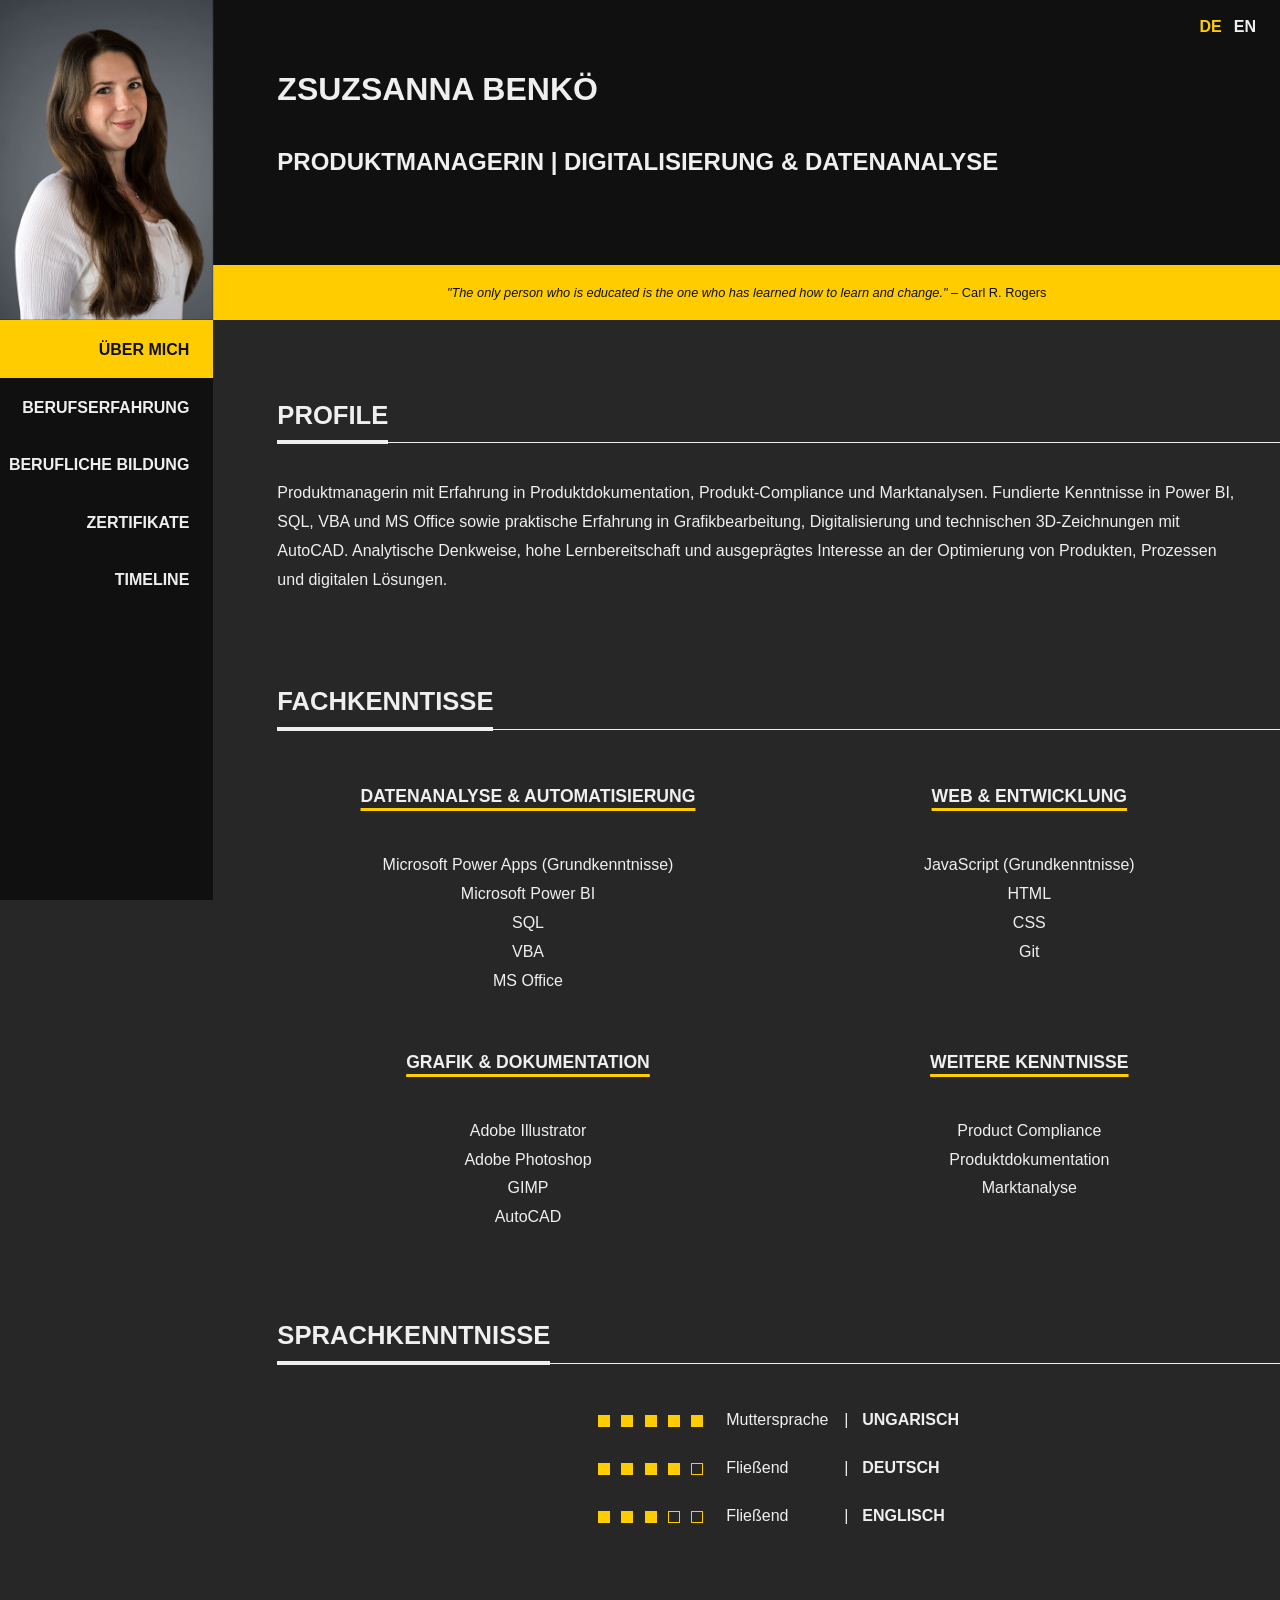
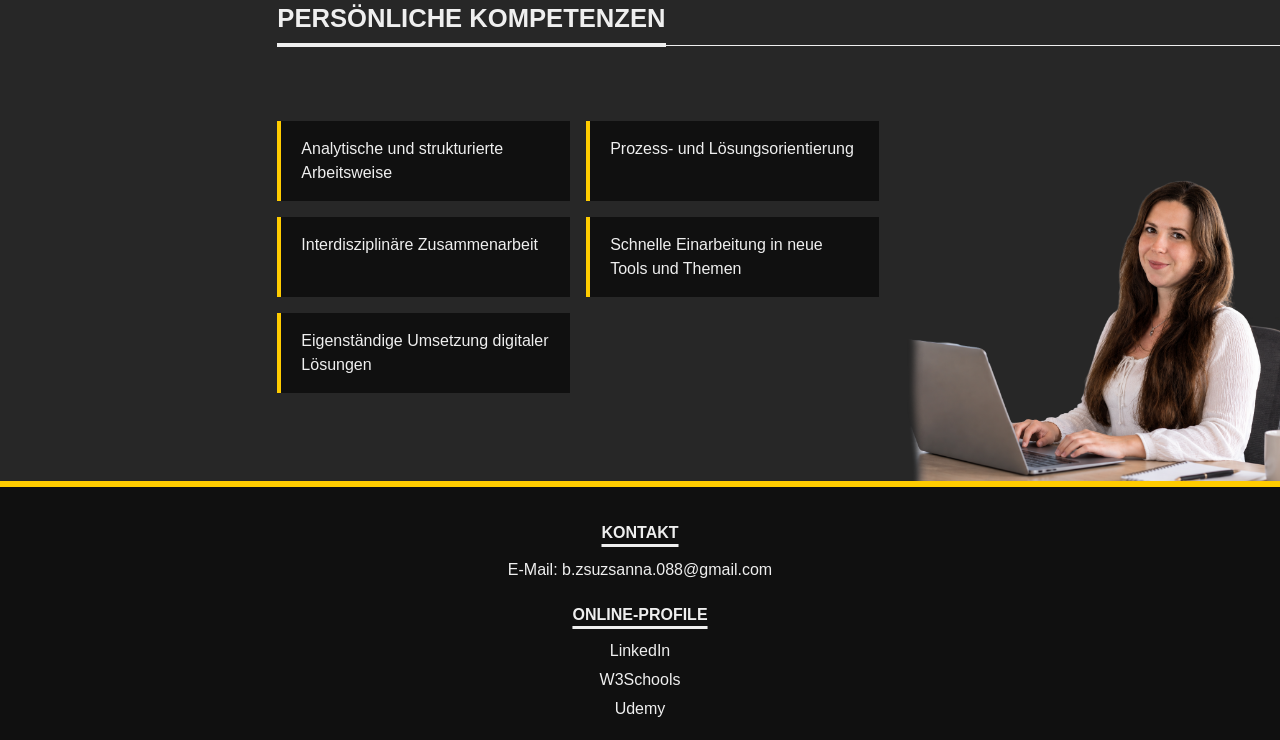
==== index.html @ 4e8b6f4a "Feat - add German/English language switcher and translations" ====
<!DOCTYPE html>
<html lang="de-DE">

    <head>
        <meta charset="utf-8">
        <meta name="viewport" content="width=device-width, initial-scale=1.0">
        <title>Zsuzsanna Benkö</title>

        <!-- FAVICON -->

        <!-- AUTHOR'S STYLESHEET -->
        <!-- Load shared layout and utility styles before site-specific rules. -->
        <link rel="stylesheet" type="text/css" href="./src/css/flexbox.css">
        <link rel="stylesheet" type="text/css" href="./src/css/components.css">
        <link rel="stylesheet" type="text/css" href="./src/css/element-spaces.css">
        <link rel="stylesheet" type="text/css" href="./src/css/styles.css">
    </head>

    <body>

        <!-- === HEADER === -->
        <!-- Site identity and responsive profile header. -->
        <header id="header" class="container">
                <nav class="language-switcher" aria-label="Sprachauswahl">
                    <a href="index.html" lang="de" aria-current="page">DE</a>
                    <a href="en/index.html" lang="en">EN</a>
                </nav>
                <div class="row">

                    <!-- The header image container for CV foto -->
                    <div id="header-img-container" class="col-5 col-sm-4 col-md-3 col-xl-2"></div>

                    <!-- The header text container for name, title, and quote -->
                    <div id="header-text-container" class="col-7 col-sm-8 col-md-9 col-xl-10">
                        <div id="header-text-name">
                            <h1>Zsuzsanna Benkö</h1>
                            <h2>PRODUKTMANAGERIN | DIGITALISIERUNG & DATENANALYSE</h2>
                        </div>
                        <p id="header-text-quote" >
                            <i>"The only person who is educated is the one who has learned how to 
                            learn and change."</i> – Carl R. Rogers
                        </p>
                    </div>

                </div>
        </header>

        <!-- === MAIN === -->
        <!-- Main content and navigation. -->
        <main id="main" class="container">
            <div class="row">

                <!-- NAVIGATION -->
                <!-- The compact and full navigation variants are shown at different breakpoints. -->

                <!-- SMALL DISPLAY NAVIGATION -->
                <nav id="nav-container-small" class="display-block display-sm-none col-12">
                    <ul>
                        <li class="active"><a href="index.html">über mich</a></li>
                        <li><a href="berufserfahrung.html">berufserfahrung</a></li>
                        <li><a href="berufliche_bildung.html">berufliche bildung</a></li>
                        <li><a href="zertifikate.html">zertifikate</a></li>
                        <li><a href="timeline.html">timeline</a></li>
                    </ul>
                </nav>
                <!-- FULL DISPLAY NAVIGATION -->
                <nav id="nav-container" class="display-none display-sm-block col-sm-4 col-md-3 col-xl-2">
                    <ul>
                        <li class="active"><a href="index.html">über mich</a></li>
                        <li><a href="berufserfahrung.html">berufserfahrung</a></li>
                        <li><a href="berufliche_bildung.html">berufliche bildung</a></li>
                        <li><a href="zertifikate.html">zertifikate</a></li>
                        <li><a href="timeline.html">timeline</a></li>
                    </ul>
                </nav>


                <!-- MAIN CONTENT -->
                <!-- PROFILE, SKILLS, AND LANGUAGE PROFICIENCY -->
                <div id="main-container" class="overlay-main col-12 col-sm-8 col-md-9 col-xl-10">

                    <!-- PROFILE -->
                    <div id="profile">
                        <h2><span class="heading-text">PROFILE</span></h2>
                        <p>
                            Produktmanagerin mit Erfahrung in Produktdokumentation, Produkt-Compliance und Marktanalysen. Fundierte Kenntnisse in Power BI, SQL, VBA und MS Office sowie praktische Erfahrung in Grafikbearbeitung, Digitalisierung und technischen 3D-Zeichnungen mit AutoCAD. Analytische Denkweise, hohe Lernbereitschaft und ausgeprägtes Interesse an der Optimierung von Produkten, Prozessen und digitalen Lösungen.
                        </p>
                    </div>

                    <!-- PROFESSIONAL SKILLS -->
                    <!-- The professional skills section is divided into four categories: Data Analysis & Automation, Web & Development, Graphics & Documentation, and Other Skills. Each category is presented in a responsive layout. -->
                    <div id="professional-skills">
                        <h2><span class="heading-text">Fachkenntisse</span></h2>
                        <div class="row">
                            <div class="col-12 col-md-6">
                                <h3>DATENANALYSE & AUTOMATISIERUNG</h3>
                                <ul>
                                    <li>Microsoft Power Apps (Grundkenntnisse)</li>
                                    <li>Microsoft Power BI</li>
                                    <li>SQL</li>
                                    <li>VBA</li>
                                    <li>MS Office</li>
                                </ul>
                            </div>
                            <div class="col-12 col-md-6">
                                <h3>WEB & ENTWICKLUNG</h3>
                                <ul>
                                    <li>JavaScript (Grundkenntnisse)</li>
                                    <li>HTML</li>
                                    <li>CSS</li>
                                    <li>Git</li>
                                </ul>
                            </div>
                        </div>
                        <div class="row">
                            <div class="col-12 col-md-6">
                                <h3>GRAFIK & DOKUMENTATION</h3>
                                <ul>
                                    <li>Adobe Illustrator</li>
                                    <li>Adobe Photoshop</li>
                                    <li>GIMP</li>
                                    <li>AutoCAD</li>
                                </ul>
                            </div>
                            <div class="col-12 col-md-6">
                                <h3>WEITERE KENNTNISSE</h3>
                                <ul>
                                    <li>Product Compliance</li>
                                    <li>Produktdokumentation</li>
                                    <li>Marktanalyse</li>
                                </ul>
                            </div>
                        </div>
                    </div>

                    <!-- LANGUAGE SKILLS -->
                    <!-- Five markers represent each language's proficiency level. -->
                     <div id="language-skills">
                        <h2><span class="heading-text">Sprachkenntnisse</span></h2>
                        <div class="language-list">
                            
                            <div class="language-row">
                                <div class="language-level">
                                    <span class="square filled"></span>
                                    <span class="square filled"></span>
                                    <span class="square filled"></span>
                                    <span class="square filled"></span>
                                    <span class="square filled"></span>
                                </div>

                                <span class="language-description">Muttersprache</span>
                                <span class="separator">|</span>
                                <strong>UNGARISCH</strong>
                            </div>


                            <div class="language-row">
                                <div class="language-level">
                                    <span class="square filled"></span>
                                    <span class="square filled"></span>
                                    <span class="square filled"></span>
                                    <span class="square filled"></span>
                                    <span class="square empty"></span>
                                </div>

                                <span class="language-description">Fließend</span>
                                <span class="separator">|</span>
                                <strong>DEUTSCH</strong>
                            </div>


                            <div class="language-row">
                                <div class="language-level">
                                    <span class="square filled"></span>
                                    <span class="square filled"></span>
                                    <span class="square filled"></span>
                                    <span class="square empty"></span>
                                    <span class="square empty"></span>
                                </div>

                                <span class="language-description">Fließend</span>
                                <span class="separator">|</span>
                                <strong>ENGLISCH</strong>
                            </div>

                        </div>
                    </div>

                    <!-- PERSONAL STRENGTHS -->
                    <!-- Personal strengths are presented as responsive highlight cards. -->
                    <div id="personal-skills">
                        <h2><span class="heading-text">PERSÖNLICHE KOMPETENZEN</span></h2>
                        <div id="skills">
                            <div class="skill skill-1">
                                Analytische und strukturierte Arbeitsweise
                            </div>

                            <div class="skill skill-2">
                                Prozess- und Lösungsorientierung
                            </div>

                            <div class="skill skill-3">
                                Interdisziplinäre Zusammenarbeit
                            </div>

                            <div class="skill skill-4">
                                Schnelle Einarbeitung in neue Tools und Themen
                            </div>

                            <div class="skill skill-5">
                                Eigenständige Umsetzung digitaler Lösungen
                            </div>
                        </div>
                    </div>
                    
                </div>


            </div>
        </main>


        <!-- === FOOTER === -->
        <!-- Contact details and external professional profiles. -->
        <footer id="footer">
            <div class="row">
                <div class="col-12">
                    <div class="footer-heading">Kontakt</div>
                    <div>E-Mail: b.zsuzsanna.088@gmail.com</div>
                    
                    <div class="footer-heading">Online-Profile</div>
                    <div><a href="https://www.linkedin.com/in/zsuzsanna-benkoe" target="_blank" rel="noopener noreferrer">LinkedIn</a></div>
                    <div><a href="https://www.w3profile.com/Susi88/" target="_blank" rel="noopener noreferrer">W3Schools</a></div>
                    <div><a href="https://www.udemy.com/user/zsuzsanna-benko-2/" target="_blank" rel="noopener noreferrer">Udemy</a></div>
                </div>
            </div>
        </footer>

        <!-- === JAVASCRIPT === -->
        <script src="./src/js/main.js"></script>
        <script defer>document.addEventListener("touchstart", function () { }, true);</script>

    </body>

</html>
---- src/css/flexbox.css ----
:root {
  --gutter-x: 1.5rem;
  --gutter-y: 0;
}

.container{
  width: 100%;
  margin-right: auto;
  margin-left: auto;
}

.headline {
  padding: 2rem 0;
}

.row {
  display: flex;
  flex-wrap: wrap;
  /* margin-top: calc(-1 * var(--gutter-y));
  margin-right: calc(-0.5 * var(--gutter-x));
  margin-left: calc(-0.5 * var(--gutter-x)); */
}

.row > * {
  flex-shrink: 0;
  width: 100%;
  max-width: 100%;
  /* padding-right: calc(var(--gutter-x) * 0.5);
  padding-left: calc(var(--gutter-x) * 0.5);
  margin-top: var(--gutter-y); */
}

.display-none {
  display: none !important;
}

.display-block {
  display: block !important;
}

.display-inline {
  display: inline !important;
}

.display-inline-block {
  display: inline-block !important;
}

.display-flex {
  display: flex !important;
}

.flex-row {
  flex-direction: row !important;
}

.flex-column {
  flex-direction: column !important;
}

.flex-row-reverse {
  flex-direction: row-reverse !important;
}

.flex-column-reverse {
  flex-direction: column-reverse !important;
}

.flex-wrap {
  flex-wrap: wrap !important;
}

.flex-nowrap {
  flex-wrap: nowrap !important;
}

.align-content-start {
  align-content: flex-start !important;
}

.align-content-end {
  align-content: flex-end !important;
}

.align-content-center {
  align-content: center !important;
}

.align-content-between {
  align-content: space-between !important;
}

.align-content-around {
  align-content: space-around !important;
}

.align-content-stretch {
  align-content: stretch !important;
}

.justify-content-start {
  justify-content: flex-start !important;
}

.justify-content-end {
  justify-content: flex-end !important;
}

.justify-content-center {
  justify-content: center !important;
}

.justify-content-between {
  justify-content: space-between !important;
}

.justify-content-around {
  justify-content: space-around !important;
}

.justify-content-evenly {
  justify-content: space-evenly !important;
}

.align-items-start {
  align-items: flex-start !important;
}

.align-items-end {
  align-items: flex-end !important;
}

.align-items-center {
  align-items: center !important;
}

.align-items-baseline {
  align-items: baseline !important;
}

.align-items-stretch {
  align-items: stretch !important;
}

.order-first {
  order: -1 !important;
}

.order-0 {
  order: 0 !important;
}

.order-1 {
  order: 1 !important;
}

.order-2 {
  order: 2 !important;
}

.order-3 {
  order: 3 !important;
}

.order-4 {
  order: 4 !important;
}

.order-5 {
  order: 5 !important;
}

.order-last {
  order: 6 !important;
}

.col-auto {
  flex: 1;
  width: auto;
}

.col-1 {
  flex: 0 0 auto;
  width: 8.33333333%;
}

.col-2 {
  flex: 0 0 auto;
  width: 16.66666667%;
}

.col-3 {
  flex: 0 0 auto;
  width: 25%;
}

.col-4 {
  flex: 0 0 auto;
  width: 33.33333333%;
}

.col-5 {
  flex: 0 0 auto;
  width: 41.66666667%;
}

.col-6 {
  flex: 0 0 auto;
  width: 50%;
}

.col-7 {
  flex: 0 0 auto;
  width: 58.33333333%;
}

.col-8 {
  flex: 0 0 auto;
  width: 66.66666667%;
}

.col-9 {
  flex: 0 0 auto;
  width: 75%;
}

.col-10 {
  flex: 0 0 auto;
  width: 83.33333333%;
}

.col-11 {
  flex: 0 0 auto;
  width: 91.66666667%;
}

.col-12 {
  flex: 0 0 auto;
  width: 100%;
}

.offset-1 {
  margin-left: 8.33333333%;
}

.offset-2 {
  margin-left: 16.66666667%;
}

.offset-3 {
  margin-left: 25%;
}

.offset-4 {
  margin-left: 33.33333333%;
}

.offset-5 {
  margin-left: 41.66666667%;
}

.offset-6 {
  margin-left: 50%;
}

.offset-7 {
  margin-left: 58.33333333%;
}

.offset-8 {
  margin-left: 66.66666667%;
}

.offset-9 {
  margin-left: 75%;
}

.offset-10 {
  margin-left: 83.33333333%;
}

.offset-11 {
  margin-left: 91.66666667%;
}

@media (min-width: 576px) {
  .display-sm-none {
    display: none !important;
  }

  .display-sm-block {
    display: block !important;
  }

  .display-sm-inline {
    display: inline !important;
  }

  .display-sm-inline-block {
    display: inline-block !important;
  }

  .display-sm-flex {
    display: flex !important;
  }

  .flex-sm-row {
    flex-direction: row !important;
  }

  .flex-sm-column {
    flex-direction: column !important;
  }

  .flex-sm-row-reverse {
    flex-direction: row-reverse !important;
  }

  .flex-sm-column-reverse {
    flex-direction: column-reverse !important;
  }

  .flex-sm-wrap {
    flex-wrap: wrap !important;
  }

  .flex-sm-nowrap {
    flex-wrap: nowrap !important;
  }

  .justify-content-sm-start {
    justify-content: flex-start !important;
  }

  .justify-content-sm-end {
    justify-content: flex-end !important;
  }

  .justify-content-sm-center {
    justify-content: center !important;
  }

  .justify-content-sm-between {
    justify-content: space-between !important;
  }

  .justify-content-sm-around {
    justify-content: space-around !important;
  }

  .justify-content-sm-evenly {
    justify-content: space-evenly !important;
  }

  .align-items-sm-start {
    align-items: flex-start !important;
  }

  .align-items-sm-end {
    align-items: flex-end !important;
  }

  .align-items-sm-center {
    align-items: center !important;
  }

  .align-items-sm-baseline {
    align-items: baseline !important;
  }

  .align-items-sm-stretch {
    align-items: stretch !important;
  }

  .align-content-sm-start {
    align-content: flex-start !important;
  }

  .align-content-sm-end {
    align-content: flex-end !important;
  }

  .align-content-sm-center {
    align-content: center !important;
  }

  .align-content-sm-between {
    align-content: space-between !important;
  }

  .align-content-sm-around {
    align-content: space-around !important;
  }

  .align-content-sm-stretch {
    align-content: stretch !important;
  }

  .order-sm-first {
    order: -1 !important;
  }

  .order-sm-0 {
    order: 0 !important;
  }

  .order-sm-1 {
    order: 1 !important;
  }

  .order-sm-2 {
    order: 2 !important;
  }

  .order-sm-3 {
    order: 3 !important;
  }

  .order-sm-4 {
    order: 4 !important;
  }

  .order-sm-5 {
    order: 5 !important;
  }

  .order-sm-last {
    order: 6 !important;
  }

  .col-sm {
    flex: 1 0 0%;
  }

  .col-sm-auto {
    flex: 1;
    width: auto;
  }

  .col-sm-1 {
    flex: 0 0 auto;
    width: 8.33333333%;
  }

  .col-sm-2 {
    flex: 0 0 auto;
    width: 16.66666667%;
  }

  .col-sm-3 {
    flex: 0 0 auto;
    width: 25%;
  }

  .col-sm-4 {
    flex: 0 0 auto;
    width: 33.33333333%;
  }

  .col-sm-5 {
    flex: 0 0 auto;
    width: 41.66666667%;
  }

  .col-sm-6 {
    flex: 0 0 auto;
    width: 50%;
  }

  .col-sm-7 {
    flex: 0 0 auto;
    width: 58.33333333%;
  }

  .col-sm-8 {
    flex: 0 0 auto;
    width: 66.66666667%;
  }

  .col-sm-9 {
    flex: 0 0 auto;
    width: 75%;
  }

  .col-sm-10 {
    flex: 0 0 auto;
    width: 83.33333333%;
  }

  .col-sm-11 {
    flex: 0 0 auto;
    width: 91.66666667%;
  }

  .col-sm-12 {
    flex: 0 0 auto;
    width: 100%;
  }

  .offset-sm-0 {
    margin-left: 0;
  }

  .offset-sm-1 {
    margin-left: 8.33333333%;
  }

  .offset-sm-2 {
    margin-left: 16.66666667%;
  }

  .offset-sm-3 {
    margin-left: 25%;
  }

  .offset-sm-4 {
    margin-left: 33.33333333%;
  }

  .offset-sm-5 {
    margin-left: 41.66666667%;
  }

  .offset-sm-6 {
    margin-left: 50%;
  }

  .offset-sm-7 {
    margin-left: 58.33333333%;
  }

  .offset-sm-8 {
    margin-left: 66.66666667%;
  }

  .offset-sm-9 {
    margin-left: 75%;
  }

  .offset-sm-10 {
    margin-left: 83.33333333%;
  }

  .offset-sm-11 {
    margin-left: 91.66666667%;
  }
}

@media (min-width: 768px) {
  .display-md-none {
    display: none !important;
  }

  .display-md-block {
    display: block !important;
  }

  .display-md-inline {
    display: inline !important;
  }

  .display-md-inline-block {
    display: inline-block !important;
  }

  .display-md-flex {
    display: flex !important;
  }

  .flex-md-row {
    flex-direction: row !important;
  }

  .flex-md-column {
    flex-direction: column !important;
  }

  .flex-md-row-reverse {
    flex-direction: row-reverse !important;
  }

  .flex-md-column-reverse {
    flex-direction: column-reverse !important;
  }

  .flex-md-wrap {
    flex-wrap: wrap !important;
  }

  .flex-md-nowrap {
    flex-wrap: nowrap !important;
  }

  .justify-content-md-start {
    justify-content: flex-start !important;
  }

  .justify-content-md-end {
    justify-content: flex-end !important;
  }

  .justify-content-md-center {
    justify-content: center !important;
  }

  .justify-content-md-between {
    justify-content: space-between !important;
  }

  .justify-content-md-around {
    justify-content: space-around !important;
  }

  .justify-content-md-evenly {
    justify-content: space-evenly !important;
  }

  .align-items-md-start {
    align-items: flex-start !important;
  }

  .align-items-md-end {
    align-items: flex-end !important;
  }

  .align-items-md-center {
    align-items: center !important;
  }

  .align-items-md-baseline {
    align-items: baseline !important;
  }

  .align-items-md-stretch {
    align-items: stretch !important;
  }

  .align-content-md-start {
    align-content: flex-start !important;
  }

  .align-content-md-end {
    align-content: flex-end !important;
  }

  .align-content-md-center {
    align-content: center !important;
  }

  .align-content-md-between {
    align-content: space-between !important;
  }

  .align-content-md-around {
    align-content: space-around !important;
  }

  .align-content-md-stretch {
    align-content: stretch !important;
  }

  .order-md-first {
    order: -1 !important;
  }

  .order-md-0 {
    order: 0 !important;
  }

  .order-md-1 {
    order: 1 !important;
  }

  .order-md-2 {
    order: 2 !important;
  }

  .order-md-3 {
    order: 3 !important;
  }

  .order-md-4 {
    order: 4 !important;
  }

  .order-md-5 {
    order: 5 !important;
  }

  .order-md-last {
    order: 6 !important;
  }

  .col-md {
    flex: 1 0 0%;
  }

  .col-md-auto {
    flex: 1;
    width: auto;
  }

  .col-md-1 {
    flex: 0 0 auto;
    width: 8.33333333%;
  }

  .col-md-2 {
    flex: 0 0 auto;
    width: 16.66666667%;
  }

  .col-md-3 {
    flex: 0 0 auto;
    width: 25%;
  }

  .col-md-4 {
    flex: 0 0 auto;
    width: 33.33333333%;
  }

  .col-md-5 {
    flex: 0 0 auto;
    width: 41.66666667%;
  }

  .col-md-6 {
    flex: 0 0 auto;
    width: 50%;
  }

  .col-md-7 {
    flex: 0 0 auto;
    width: 58.33333333%;
  }

  .col-md-8 {
    flex: 0 0 auto;
    width: 66.66666667%;
  }

  .col-md-9 {
    flex: 0 0 auto;
    width: 75%;
  }

  .col-md-10 {
    flex: 0 0 auto;
    width: 83.33333333%;
  }

  .col-md-11 {
    flex: 0 0 auto;
    width: 91.66666667%;
  }

  .col-md-12 {
    flex: 0 0 auto;
    width: 100%;
  }

  .offset-md-0 {
    margin-left: 0;
  }

  .offset-md-1 {
    margin-left: 8.33333333%;
  }

  .offset-md-2 {
    margin-left: 16.66666667%;
  }

  .offset-md-3 {
    margin-left: 25%;
  }

  .offset-md-4 {
    margin-left: 33.33333333%;
  }

  .offset-md-5 {
    margin-left: 41.66666667%;
  }

  .offset-md-6 {
    margin-left: 50%;
  }

  .offset-md-7 {
    margin-left: 58.33333333%;
  }

  .offset-md-8 {
    margin-left: 66.66666667%;
  }

  .offset-md-9 {
    margin-left: 75%;
  }

  .offset-md-10 {
    margin-left: 83.33333333%;
  }

  .offset-md-11 {
    margin-left: 91.66666667%;
  }
}

@media (min-width: 992px) {
  .display-lg-none {
    display: none !important;
  }

  .display-lg-block {
    display: block !important;
  }

  .display-lg-inline {
    display: inline !important;
  }

  .display-lg-inline-block {
    display: inline-block !important;
  }

  .display-lg-flex {
    display: flex !important;
  }

  .flex-lg-row {
    flex-direction: row !important;
  }

  .flex-lg-column {
    flex-direction: column !important;
  }

  .flex-lg-row-reverse {
    flex-direction: row-reverse !important;
  }

  .flex-lg-column-reverse {
    flex-direction: column-reverse !important;
  }

  .flex-lg-wrap {
    flex-wrap: wrap !important;
  }

  .flex-lg-nowrap {
    flex-wrap: nowrap !important;
  }

  .justify-content-lg-start {
    justify-content: flex-start !important;
  }

  .justify-content-lg-end {
    justify-content: flex-end !important;
  }

  .justify-content-lg-center {
    justify-content: center !important;
  }

  .justify-content-lg-between {
    justify-content: space-between !important;
  }

  .justify-content-lg-around {
    justify-content: space-around !important;
  }

  .justify-content-lg-evenly {
    justify-content: space-evenly !important;
  }

  .align-items-lg-start {
    align-items: flex-start !important;
  }

  .align-items-lg-end {
    align-items: flex-end !important;
  }

  .align-items-lg-center {
    align-items: center !important;
  }

  .align-items-lg-baseline {
    align-items: baseline !important;
  }

  .align-items-lg-stretch {
    align-items: stretch !important;
  }

  .align-content-lg-start {
    align-content: flex-start !important;
  }

  .align-content-lg-end {
    align-content: flex-end !important;
  }

  .align-content-lg-center {
    align-content: center !important;
  }

  .align-content-lg-between {
    align-content: space-between !important;
  }

  .align-content-lg-around {
    align-content: space-around !important;
  }

  .align-content-lg-stretch {
    align-content: stretch !important;
  }

  .order-lg-first {
    order: -1 !important;
  }

  .order-lg-0 {
    order: 0 !important;
  }

  .order-lg-1 {
    order: 1 !important;
  }

  .order-lg-2 {
    order: 2 !important;
  }

  .order-lg-3 {
    order: 3 !important;
  }

  .order-lg-4 {
    order: 4 !important;
  }

  .order-lg-5 {
    order: 5 !important;
  }

  .order-lg-last {
    order: 6 !important;
  }

  .col-lg {
    flex: 1 0 0%;
  }

  .col-lg-auto {
    flex: 1;
    width: auto;
  }

  .col-lg-1 {
    flex: 0 0 auto;
    width: 8.33333333%;
  }

  .col-lg-2 {
    flex: 0 0 auto;
    width: 16.66666667%;
  }

  .col-lg-3 {
    flex: 0 0 auto;
    width: 25%;
  }

  .col-lg-4 {
    flex: 0 0 auto;
    width: 33.33333333%;
  }

  .col-lg-5 {
    flex: 0 0 auto;
    width: 41.66666667%;
  }

  .col-lg-6 {
    flex: 0 0 auto;
    width: 50%;
  }

  .col-lg-7 {
    flex: 0 0 auto;
    width: 58.33333333%;
  }

  .col-lg-8 {
    flex: 0 0 auto;
    width: 66.66666667%;
  }

  .col-lg-9 {
    flex: 0 0 auto;
    width: 75%;
  }

  .col-lg-10 {
    flex: 0 0 auto;
    width: 83.33333333%;
  }

  .col-lg-11 {
    flex: 0 0 auto;
    width: 91.66666667%;
  }

  .col-lg-12 {
    flex: 0 0 auto;
    width: 100%;
  }

  .offset-lg-0 {
    margin-left: 0;
  }

  .offset-lg-1 {
    margin-left: 8.33333333%;
  }

  .offset-lg-2 {
    margin-left: 16.66666667%;
  }

  .offset-lg-3 {
    margin-left: 25%;
  }

  .offset-lg-4 {
    margin-left: 33.33333333%;
  }

  .offset-lg-5 {
    margin-left: 41.66666667%;
  }

  .offset-lg-6 {
    margin-left: 50%;
  }

  .offset-lg-7 {
    margin-left: 58.33333333%;
  }

  .offset-lg-8 {
    margin-left: 66.66666667%;
  }

  .offset-lg-9 {
    margin-left: 75%;
  }

  .offset-lg-10 {
    margin-left: 83.33333333%;
  }

  .offset-lg-11 {
    margin-left: 91.66666667%;
  }
}

@media (min-width: 1200px) {
  .display-xl-none {
    display: none !important;
  }

  .display-xl-block {
    display: block !important;
  }

  .display-xl-inline {
    display: inline !important;
  }

  .display-xl-inline-block {
    display: inline-block !important;
  }

  .display-xl-flex {
    display: flex !important;
  }

  .flex-xl-row {
    flex-direction: row !important;
  }

  .flex-xl-column {
    flex-direction: column !important;
  }

  .flex-xl-row-reverse {
    flex-direction: row-reverse !important;
  }

  .flex-xl-column-reverse {
    flex-direction: column-reverse !important;
  }

  .flex-xl-wrap {
    flex-wrap: wrap !important;
  }

  .flex-xl-nowrap {
    flex-wrap: nowrap !important;
  }

  .justify-content-xl-start {
    justify-content: flex-start !important;
  }

  .justify-content-xl-end {
    justify-content: flex-end !important;
  }

  .justify-content-xl-center {
    justify-content: center !important;
  }

  .justify-content-xl-between {
    justify-content: space-between !important;
  }

  .justify-content-xl-around {
    justify-content: space-around !important;
  }

  .justify-content-xl-evenly {
    justify-content: space-evenly !important;
  }

  .align-items-xl-start {
    align-items: flex-start !important;
  }

  .align-items-xl-end {
    align-items: flex-end !important;
  }

  .align-items-xl-center {
    align-items: center !important;
  }

  .align-items-xl-baseline {
    align-items: baseline !important;
  }

  .align-items-xl-stretch {
    align-items: stretch !important;
  }

  .align-content-xl-start {
    align-content: flex-start !important;
  }

  .align-content-xl-end {
    align-content: flex-end !important;
  }

  .align-content-xl-center {
    align-content: center !important;
  }

  .align-content-xl-between {
    align-content: space-between !important;
  }

  .align-content-xl-around {
    align-content: space-around !important;
  }

  .align-content-xl-stretch {
    align-content: stretch !important;
  }

  .order-xl-first {
    order: -1 !important;
  }

  .order-xl-0 {
    order: 0 !important;
  }

  .order-xl-1 {
    order: 1 !important;
  }

  .order-xl-2 {
    order: 2 !important;
  }

  .order-xl-3 {
    order: 3 !important;
  }

  .order-xl-4 {
    order: 4 !important;
  }

  .order-xl-5 {
    order: 5 !important;
  }

  .order-xl-last {
    order: 6 !important;
  }

  .col-xl {
    flex: 1 0 0%;
  }

  .col-xl-auto {
    flex: 1;
    width: auto;
  }

  .col-xl-1 {
    flex: 0 0 auto;
    width: 8.33333333%;
  }

  .col-xl-2 {
    flex: 0 0 auto;
    width: 16.66666667%;
  }

  .col-xl-3 {
    flex: 0 0 auto;
    width: 25%;
  }

  .col-xl-4 {
    flex: 0 0 auto;
    width: 33.33333333%;
  }

  .col-xl-5 {
    flex: 0 0 auto;
    width: 41.66666667%;
  }

  .col-xl-6 {
    flex: 0 0 auto;
    width: 50%;
  }

  .col-xl-7 {
    flex: 0 0 auto;
    width: 58.33333333%;
  }

  .col-xl-8 {
    flex: 0 0 auto;
    width: 66.66666667%;
  }

  .col-xl-9 {
    flex: 0 0 auto;
    width: 75%;
  }

  .col-xl-10 {
    flex: 0 0 auto;
    width: 83.33333333%;
  }

  .col-xl-11 {
    flex: 0 0 auto;
    width: 91.66666667%;
  }

  .col-xl-12 {
    flex: 0 0 auto;
    width: 100%;
  }

  .offset-xl-0 {
    margin-left: 0;
  }

  .offset-xl-1 {
    margin-left: 8.33333333%;
  }

  .offset-xl-2 {
    margin-left: 16.66666667%;
  }

  .offset-xl-3 {
    margin-left: 25%;
  }

  .offset-xl-4 {
    margin-left: 33.33333333%;
  }

  .offset-xl-5 {
    margin-left: 41.66666667%;
  }

  .offset-xl-6 {
    margin-left: 50%;
  }

  .offset-xl-7 {
    margin-left: 58.33333333%;
  }

  .offset-xl-8 {
    margin-left: 66.66666667%;
  }

  .offset-xl-9 {
    margin-left: 75%;
  }

  .offset-xl-10 {
    margin-left: 83.33333333%;
  }

  .offset-xl-11 {
    margin-left: 91.66666667%;
  }
}

@media (min-width: 1400px) {
  .display-xxl-none {
    display: none !important;
  }

  .display-xxl-block {
    display: block !important;
  }

  .display-xxl-inline {
    display: inline !important;
  }

  .display-xxl-inline-block {
    display: inline-block !important;
  }

  .display-xxl-flex {
    display: flex !important;
  }

  .flex-xxl-row {
    flex-direction: row !important;
  }

  .flex-xxl-column {
    flex-direction: column !important;
  }

  .flex-xxl-row-reverse {
    flex-direction: row-reverse !important;
  }

  .flex-xxl-column-reverse {
    flex-direction: column-reverse !important;
  }

  .flex-xxl-wrap {
    flex-wrap: wrap !important;
  }

  .flex-xxl-nowrap {
    flex-wrap: nowrap !important;
  }

  .justify-content-xxl-start {
    justify-content: flex-start !important;
  }

  .justify-content-xxl-end {
    justify-content: flex-end !important;
  }

  .justify-content-xxl-center {
    justify-content: center !important;
  }

  .justify-content-xxl-between {
    justify-content: space-between !important;
  }

  .justify-content-xxl-around {
    justify-content: space-around !important;
  }

  .justify-content-xxl-evenly {
    justify-content: space-evenly !important;
  }

  .align-items-xxl-start {
    align-items: flex-start !important;
  }

  .align-items-xxl-end {
    align-items: flex-end !important;
  }

  .align-items-xxl-center {
    align-items: center !important;
  }

  .align-items-xxl-baseline {
    align-items: baseline !important;
  }

  .align-items-xxl-stretch {
    align-items: stretch !important;
  }

  .align-content-xxl-start {
    align-content: flex-start !important;
  }

  .align-content-xxl-end {
    align-content: flex-end !important;
  }

  .align-content-xxl-center {
    align-content: center !important;
  }

  .align-content-xxl-between {
    align-content: space-between !important;
  }

  .align-content-xxl-around {
    align-content: space-around !important;
  }

  .align-content-xxl-stretch {
    align-content: stretch !important;
  }

  .order-xxl-first {
    order: -1 !important;
  }

  .order-xxl-0 {
    order: 0 !important;
  }

  .order-xxl-1 {
    order: 1 !important;
  }

  .order-xxl-2 {
    order: 2 !important;
  }

  .order-xxl-3 {
    order: 3 !important;
  }

  .order-xxl-4 {
    order: 4 !important;
  }

  .order-xxl-5 {
    order: 5 !important;
  }

  .order-xxl-last {
    order: 6 !important;
  }

  .col-xxl {
    flex: 1 0 0%;
  }

  .col-xxl-auto {
    flex: 1;
    width: auto;
  }

  .col-xxl-1 {
    flex: 0 0 auto;
    width: 8.33333333%;
  }

  .col-xxl-2 {
    flex: 0 0 auto;
    width: 16.66666667%;
  }

  .col-xxl-3 {
    flex: 0 0 auto;
    width: 25%;
  }

  .col-xxl-4 {
    flex: 0 0 auto;
    width: 33.33333333%;
  }

  .col-xxl-5 {
    flex: 0 0 auto;
    width: 41.66666667%;
  }

  .col-xxl-6 {
    flex: 0 0 auto;
    width: 50%;
  }

  .col-xxl-7 {
    flex: 0 0 auto;
    width: 58.33333333%;
  }

  .col-xxl-8 {
    flex: 0 0 auto;
    width: 66.66666667%;
  }

  .col-xxl-9 {
    flex: 0 0 auto;
    width: 75%;
  }

  .col-xxl-10 {
    flex: 0 0 auto;
    width: 83.33333333%;
  }

  .col-xxl-11 {
    flex: 0 0 auto;
    width: 91.66666667%;
  }

  .col-xxl-12 {
    flex: 0 0 auto;
    width: 100%;
  }

  .offset-xxl-0 {
    margin-left: 0;
  }

  .offset-xxl-1 {
    margin-left: 8.33333333%;
  }

  .offset-xxl-2 {
    margin-left: 16.66666667%;
  }

  .offset-xxl-3 {
    margin-left: 25%;
  }

  .offset-xxl-4 {
    margin-left: 33.33333333%;
  }

  .offset-xxl-5 {
    margin-left: 41.66666667%;
  }

  .offset-xxl-6 {
    margin-left: 50%;
  }

  .offset-xxl-7 {
    margin-left: 58.33333333%;
  }

  .offset-xxl-8 {
    margin-left: 66.66666667%;
  }

  .offset-xxl-9 {
    margin-left: 75%;
  }

  .offset-xxl-10 {
    margin-left: 83.33333333%;
  }

  .offset-xxl-11 {
    margin-left: 91.66666667%;
  }
}

@media (min-width: 1600px) {
  .display-xxxl-none {
    display: none !important;
  }

  .display-xxxl-block {
    display: block !important;
  }

  .display-xxxl-inline {
    display: inline !important;
  }

  .display-xxxl-inline-block {
    display: inline-block !important;
  }

  .display-xxxl-flex {
    display: flex !important;
  }

  .flex-xxxl-row {
    flex-direction: row !important;
  }

  .flex-xxxl-column {
    flex-direction: column !important;
  }

  .flex-xxxl-row-reverse {
    flex-direction: row-reverse !important;
  }

  .flex-xxxl-column-reverse {
    flex-direction: column-reverse !important;
  }

  .flex-xxxl-wrap {
    flex-wrap: wrap !important;
  }

  .flex-xxxl-nowrap {
    flex-wrap: nowrap !important;
  }

  .justify-content-xxxl-start {
    justify-content: flex-start !important;
  }

  .justify-content-xxxl-end {
    justify-content: flex-end !important;
  }

  .justify-content-xxxl-center {
    justify-content: center !important;
  }

  .justify-content-xxxl-between {
    justify-content: space-between !important;
  }

  .justify-content-xxxl-around {
    justify-content: space-around !important;
  }

  .justify-content-xxxl-evenly {
    justify-content: space-evenly !important;
  }

  .align-items-xxxl-start {
    align-items: flex-start !important;
  }

  .align-items-xxxl-end {
    align-items: flex-end !important;
  }

  .align-items-xxxl-center {
    align-items: center !important;
  }

  .align-items-xxxl-baseline {
    align-items: baseline !important;
  }

  .align-items-xxxl-stretch {
    align-items: stretch !important;
  }

  .align-content-xxxl-start {
    align-content: flex-start !important;
  }

  .align-content-xxxl-end {
    align-content: flex-end !important;
  }

  .align-content-xxxl-center {
    align-content: center !important;
  }

  .align-content-xxxl-between {
    align-content: space-between !important;
  }

  .align-content-xxxl-around {
    align-content: space-around !important;
  }

  .align-content-xxxl-stretch {
    align-content: stretch !important;
  }

  .order-xxxl-first {
    order: -1 !important;
  }

  .order-xxxl-0 {
    order: 0 !important;
  }

  .order-xxxl-1 {
    order: 1 !important;
  }

  .order-xxxl-2 {
    order: 2 !important;
  }

  .order-xxxl-3 {
    order: 3 !important;
  }

  .order-xxxl-4 {
    order: 4 !important;
  }

  .order-xxxl-5 {
    order: 5 !important;
  }

  .order-xxxl-last {
    order: 6 !important;
  }

  .col-xxxl {
    flex: 1 0 0%;
  }

  .col-xxxl-auto {
    flex: 1;
    width: auto;
  }

  .col-xxxl-1 {
    flex: 0 0 auto;
    width: 8.33333333%;
  }

  .col-xxxl-2 {
    flex: 0 0 auto;
    width: 16.66666667%;
  }

  .col-xxxl-3 {
    flex: 0 0 auto;
    width: 25%;
  }

  .col-xxxl-4 {
    flex: 0 0 auto;
    width: 33.33333333%;
  }

  .col-xxl-5 {
    flex: 0 0 auto;
    width: 41.66666667%;
  }

  .col-xxxl-6 {
    flex: 0 0 auto;
    width: 50%;
  }

  .col-xxxl-7 {
    flex: 0 0 auto;
    width: 58.33333333%;
  }

  .col-xxxl-8 {
    flex: 0 0 auto;
    width: 66.66666667%;
  }

  .col-xxxl-9 {
    flex: 0 0 auto;
    width: 75%;
  }

  .col-xxxl-10 {
    flex: 0 0 auto;
    width: 83.33333333%;
  }

  .col-xxxl-11 {
    flex: 0 0 auto;
    width: 91.66666667%;
  }

  .col-xxxl-12 {
    flex: 0 0 auto;
    width: 100%;
  }

  .offset-xxxl-0 {
    margin-left: 0;
  }

  .offset-xxxl-1 {
    margin-left: 8.33333333%;
  }

  .offset-xxxl-2 {
    margin-left: 16.66666667%;
  }

  .offset-xxxl-3 {
    margin-left: 25%;
  }

  .offset-xxxl-4 {
    margin-left: 33.33333333%;
  }

  .offset-xxxl-5 {
    margin-left: 41.66666667%;
  }

  .offset-xxxl-6 {
    margin-left: 50%;
  }

  .offset-xxxl-7 {
    margin-left: 58.33333333%;
  }

  .offset-xxxl-8 {
    margin-left: 66.66666667%;
  }

  .offset-xxxl-9 {
    margin-left: 75%;
  }

  .offset-xxxl-10 {
    margin-left: 83.33333333%;
  }

  .offset-xxxl-11 {
    margin-left: 91.66666667%;
  }
}
---- src/css/components.css ----
/* TEXT */
.font-bold {
    font-weight: bold;
}

.font-bolder {
    font-weight: bolder;
}

.font-light {
    font-weight: light;
}

.font-lighter {
    font-weight: lighter;
}

.font-italic {
    font-style: italic;
}

.font-underline {
    text-decoration: underline;
}

.font-line-through {
    text-decoration: line-through;
}

.text-center {
    text-align: center;
}

.text-left {
    text-align: left;
}

.text-right {   
    text-align: right;
}

.text-justify {
    text-align: justify;    
}  

@media (min-width: 576px) {
    .text-sm-center {
        text-align: center;
    }
    .text-sm-left {
        text-align: left;
    }
    .text-sm-right {   
        text-align: right;
    }
    .text-sm-justify {
        text-align: justify;    
    } 
}

@media (min-width: 768px) {
    .text-md-center {
        text-align: center;
    }
    .text-md-left {
        text-align: left;
    }
    .text-md-right {   
        text-align: right;
    }
    .text-md-justify {
        text-align: justify;    
    } 
}

@media (min-width: 992px) {
    .text-lg-center {
        text-align: center;
    }
    .text-lg-left {
        text-align: left;
    }
    .text-lg-right {   
        text-align: right;
    }
    .text-lg-justify {
        text-align: justify;    
    } 
}

@media (min-width: 1200px) {
    .text-xl-center {
        text-align: center;
    }
    .text-xl-left {
        text-align: left;
    }
    .text-xl-right {   
        text-align: right;
    }
    .text-xl-justify {
        text-align: justify;    
    } 
}

@media (min-width: 1400px) {
    .text-xxl-center {
        text-align: center;
    }
    .text-xxl-left {
        text-align: left;
    }
    .text-xxl-right {   
        text-align: right;
    }
    .text-xxl-justify {
        text-align: justify;    
    }
}

@media (min-width: 1600px) {
    .text-xxxl-center {
        text-align: center;
    }
    .text-xxxl-left {
        text-align: left;
    }
    .text-xxxl-right {   
        text-align: right;
    }
    .text-xxxl-justify {
        text-align: justify;    
    }
}

/* IMG */
[class*="img-width"] {
    display: block;
    margin-left: auto;
    margin-right: auto;
}

.img-width-100 {
    width: 100%;
}

.img-width-75 {
    width: 75%;
}

.img-width-50 {
    width: 50%;
}

.img-width-25 {
    width: 25%;
} 

@media (min-width: 576px) {
    .img-width-sm-100 {
        width: 100%;
    }
    .img-width-sm-75 {
        width: 75%;
    }
    .img-width-sm-50 {
        width: 50%;
    }
    .img-width-sm-25 {
        width: 25%;
    } 
}

@media (min-width: 768px) {
    .img-width-md-100 {
        width: 100%;
    }
    .img-width-md-75 {
        width: 75%;
    }
    .img-width-md-50 {
        width: 50%;
    }
    .img-width-md-25 {
        width: 25%;
    } 
}

@media (min-width: 992px) {
    .img-width-lg-100 {
        width: 100%;
    }
    .img-width-lg-75 {
        width: 75%;
    }
    .img-width-lg-50 {
        width: 50%;
    }
    .img-width-lg-25 {
        width: 25%;
    } 
}

@media (min-width: 1200px) {
    .img-width-xl-100 {
        width: 100%;
    }
    .img-width-xl-75 {
        width: 75%;
    }
    .img-width-xl-50 {
        width: 50%;
    }
    .img-width-xl-25 {
        width: 25%;
    }
}

@media (min-width: 1400px) {
    .img-width-xxl-100 {
        width: 100%;
    }
    .img-width-xxl-75 {
        width: 75%;
    }
    .img-width-xxl-50 {
        width: 50%;
    }
    .img-width-xxl-25 {
        width: 25%;
    }
}


@media (min-width: 1600px) {
    .img-width-xxxl-100 {
        width: 100%;
    }
    .img-width-xxxl-75 {
        width: 75%;
    }
    .img-width-xxxl-50 {
        width: 50%;
    }
    .img-width-xxxl-25 {
        width: 25%;
    }
}
---- src/css/element-spaces.css ----
.m-0 {
    margin: 0 !important;
}

.m-1 {
    margin: 0.25rem !important;
}

.m-2 {
    margin: 0.5rem !important;
}

.m-3 {
    margin: 1rem !important;
}

.m-4 {
    margin: 1.5rem !important;
}

.m-5 {
    margin: 3rem !important;
}

.m-auto {
    margin: auto !important;
}

.mt-0 {
    margin-top: 0 !important;
}

.mt-1 {
    margin-top: 0.25rem !important;
}
.mt-2 {
    margin-top: 0.5rem !important;
}

.mt-3 {
    margin-top: 1rem !important;
}

.mt-4 {
    margin-top: 1.5rem !important;
}

.mt-5 {
    margin-top: 3rem !important;
}

.mt-auto {
    margin-top: auto !important;
}

.mr-0 {
    margin-right: 0 !important;
}

.mr-1 {
    margin-right: 0.25rem !important;
}

.mr-2 {
    margin-right: 0.5rem !important;
}

.mr-3 {
    margin-right: 1rem !important;
}

.mr-4 {
    margin-right: 1.5rem !important;
}

.mr-5 {
    margin-right: 3rem !important;
}

.mr-auto {
    margin-right: auto !important;
}

.mb-0 {
    margin-bottom: 0 !important;
}

.mb-1 {
    margin-bottom: 0.25rem !important;
}

.mb-2 {
    margin-bottom: 0.5rem !important;
}

.mb-3 {
    margin-bottom: 1rem !important;
}

.mb-4 {
    margin-bottom: 1.5rem !important;
}

.mb-5 {
    margin-bottom: 3rem !important;
}

.mb-auto {
    margin-bottom: auto !important;
}

.ml-0 {
    margin-left: 0 !important;
}

.ml-1 {
    margin-left: 0.25rem !important;
}

.ml-2 {
    margin-left: 0.5rem !important;
}

.ml-3 {
    margin-left: 1rem !important;
}

.ml-4 {
    margin-left: 1.5rem !important;
}

.ml-5 {
    margin-left: 3rem !important;
}

.ml-auto {
    margin-left: auto !important;
}

.p-0 {
    padding: 0 !important;
}

.p-1 {
    padding: 0.25rem !important;
}

.p-2 {
    padding: 0.5rem !important;
}

.p-3 {
    padding: 1rem !important;
}

.p-4 {
    padding: 1.5rem !important;
}

.p-5 {
    padding: 3rem !important;
}

.pt-0 {
    padding-top: 0 !important;
}

.pt-1 {
    padding-top: 0.25rem !important;
}

.pt-2 {
    padding-top: 0.5rem !important;
}

.pt-3 {
    padding-top: 1rem !important;
}

.pt-4 {
    padding-top: 1.5rem !important;
}

.pt-5 {
    padding-top: 3rem !important;
}

.pr-0 {
    padding-right: 0 !important;
}

.pr-1 {
    padding-right: 0.25rem !important;
}

.pr-2 {
    padding-right: 0.5rem !important;
}

.pr-3 {
    padding-right: 1rem !important;
}

.pr-4 {
    padding-right: 1.5rem !important;
}

.pr-5 {
    padding-right: 3rem !important;
}

.pb-0 {
    padding-bottom: 0 !important;
}

.pb-1 {
    padding-bottom: 0.25rem !important;
}

.pb-2 {
    padding-bottom: 0.5rem !important;
}

.pb-3 {
    padding-bottom: 1rem !important;
}

.pb-4 {
    padding-bottom: 1.5rem !important;
}

.pb-5 {
    padding-bottom: 3rem !important;
}

.pl-0 {
    padding-left: 0 !important;
}

.pl-1 {
    padding-left: 0.25rem !important;
}

.pl-2 {
    padding-left: 0.5rem !important;
}

.pl-3 {
    padding-left: 1rem !important;
}

.pl-4 {
    padding-left: 1.5rem !important;
}

.pl-5 {
    padding-left: 3rem !important;
}

@media (min-width: 576px) {
    .m-sm-0 {
      margin: 0 !important;
    }
    .m-sm-1 {
      margin: 0.25rem !important;
    }
    .m-sm-2 {
      margin: 0.5rem !important;
    }
    .m-sm-3 {
      margin: 1rem !important;
    }
    .m-sm-4 {
      margin: 1.5rem !important;
    }
    .m-sm-5 {
      margin: 3rem !important;
    }
    .m-sm-auto {
      margin: auto !important;
    }
    .mt-sm-0 {
      margin-top: 0 !important;
    }
    .mt-sm-1 {
      margin-top: 0.25rem !important;
    }
    .mt-sm-2 {
      margin-top: 0.5rem !important;
    }
    .mt-sm-3 {
      margin-top: 1rem !important;
    }
    .mt-sm-4 {
      margin-top: 1.5rem !important;
    }
    .mt-sm-5 {
      margin-top: 3rem !important;
    }
    .mt-sm-auto {
      margin-top: auto !important;
    }
    .mr-sm-0 {
      margin-right: 0 !important;
    }
    .mr-sm-1 {
      margin-right: 0.25rem !important;
    }
    .mr-sm-2 {
      margin-right: 0.5rem !important;
    }
    .mr-sm-3 {
      margin-right: 1rem !important;
    }
    .mr-sm-4 {
      margin-right: 1.5rem !important;
    }
    .mr-sm-5 {
      margin-right: 3rem !important;
    }
    .mr-sm-auto {
      margin-right: auto !important;
    }
    .mb-sm-0 {
      margin-bottom: 0 !important;
    }
    .mb-sm-1 {
      margin-bottom: 0.25rem !important;
    }
    .mb-sm-2 {
      margin-bottom: 0.5rem !important;
    }
    .mb-sm-3 {
      margin-bottom: 1rem !important;
    }
    .mb-sm-4 {
      margin-bottom: 1.5rem !important;
    }
    .mb-sm-5 {
      margin-bottom: 3rem !important;
    }
    .mb-sm-auto {
      margin-bottom: auto !important;
    }
    .ml-sm-0 {
      margin-left: 0 !important;
    }
    .ml-sm-1 {
      margin-left: 0.25rem !important;
    }
    .ml-sm-2 {
      margin-left: 0.5rem !important;
    }
    .ml-sm-3 {
      margin-left: 1rem !important;
    }
    .ml-sm-4 {
      margin-left: 1.5rem !important;
    }
    .ml-sm-5 {
      margin-left: 3rem !important;
    }
    .ml-sm-auto {
      margin-left: auto !important;
    }
    .p-sm-0 {
      padding: 0 !important;
    }
    .p-sm-1 {
      padding: 0.25rem !important;
    }
    .p-sm-2 {
      padding: 0.5rem !important;
    }
    .p-sm-3 {
      padding: 1rem !important;
    }
    .p-sm-4 {
      padding: 1.5rem !important;
    }
    .p-sm-5 {
      padding: 3rem !important;
    }
    .pt-sm-0 {
      padding-top: 0 !important;
    }
    .pt-sm-1 {
      padding-top: 0.25rem !important;
    }
    .pt-sm-2 {
      padding-top: 0.5rem !important;
    }
    .pt-sm-3 {
      padding-top: 1rem !important;
    }
    .pt-sm-4 {
      padding-top: 1.5rem !important;
    }
    .pt-sm-5 {
      padding-top: 3rem !important;
    }
    .pr-sm-0 {
      padding-right: 0 !important;
    }
    .pr-sm-1 {
      padding-right: 0.25rem !important;
    }
    .pr-sm-2 {
      padding-right: 0.5rem !important;
    }
    .pr-sm-3 {
      padding-right: 1rem !important;
    }
    .pr-sm-4 {
      padding-right: 1.5rem !important;
    }
    .pr-sm-5 {
      padding-right: 3rem !important;
    }
    .pb-sm-0 {
      padding-bottom: 0 !important;
    }
    .pb-sm-1 {
      padding-bottom: 0.25rem !important;
    }
    .pb-sm-2 {
      padding-bottom: 0.5rem !important;
    }
    .pb-sm-3 {
      padding-bottom: 1rem !important;
    }
    .pb-sm-4 {
      padding-bottom: 1.5rem !important;
    }
    .pb-sm-5 {
      padding-bottom: 3rem !important;
    }
    .pl-sm-0 {
      padding-left: 0 !important;
    }
    .pl-sm-1 {
      padding-left: 0.25rem !important;
    }
    .pl-sm-2 {
      padding-left: 0.5rem !important;
    }
    .pl-sm-3 {
      padding-left: 1rem !important;
    }
    .pl-sm-4 {
      padding-left: 1.5rem !important;
    }
    .pl-sm-5 {
      padding-left: 3rem !important;
    }
  }

  @media (min-width: 768px) {
    .m-md-0 {
      margin: 0 !important;
    }
    .m-md-1 {
      margin: 0.25rem !important;
    }
    .m-md-2 {
      margin: 0.5rem !important;
    }
    .m-md-3 {
      margin: 1rem !important;
    }
    .m-md-4 {
      margin: 1.5rem !important;
    }
    .m-md-5 {
      margin: 3rem !important;
    }
    .m-md-auto {
      margin: auto !important;
    }
    .mt-md-0 {
      margin-top: 0 !important;
    }
    .mt-md-1 {
      margin-top: 0.25rem !important;
    }
    .mt-md-2 {
      margin-top: 0.5rem !important;
    }
    .mt-md-3 {
      margin-top: 1rem !important;
    }
    .mt-md-4 {
      margin-top: 1.5rem !important;
    }
    .mt-md-5 {
      margin-top: 3rem !important;
    }
    .mt-md-auto {
      margin-top: auto !important;
    }
    .mr-md-0 {
      margin-right: 0 !important;
    }
    .mr-md-1 {
      margin-right: 0.25rem !important;
    }
    .mr-md-2 {
      margin-right: 0.5rem !important;
    }
    .mr-md-3 {
      margin-right: 1rem !important;
    }
    .mr-md-4 {
      margin-right: 1.5rem !important;
    }
    .mr-md-5 {
      margin-right: 3rem !important;
    }
    .mr-md-auto {
      margin-right: auto !important;
    }
    .mb-md-0 {
      margin-bottom: 0 !important;
    }
    .mb-md-1 {
      margin-bottom: 0.25rem !important;
    }
    .mb-md-2 {
      margin-bottom: 0.5rem !important;
    }
    .mb-md-3 {
      margin-bottom: 1rem !important;
    }
    .mb-md-4 {
      margin-bottom: 1.5rem !important;
    }
    .mb-md-5 {
      margin-bottom: 3rem !important;
    }
    .mb-md-auto {
      margin-bottom: auto !important;
    }
    .ml-md-0 {
      margin-left: 0 !important;
    }
    .ml-md-1 {
      margin-left: 0.25rem !important;
    }
    .ml-md-2 {
      margin-left: 0.5rem !important;
    }
    .ml-md-3 {
      margin-left: 1rem !important;
    }
    .ml-md-4 {
      margin-left: 1.5rem !important;
    }
    .ml-md-5 {
      margin-left: 3rem !important;
    }
    .ml-md-auto {
      margin-left: auto !important;
    }
    .p-md-0 {
      padding: 0 !important;
    }
    .p-md-1 {
      padding: 0.25rem !important;
    }
    .p-md-2 {
      padding: 0.5rem !important;
    }
    .p-md-3 {
      padding: 1rem !important;
    }
    .p-md-4 {
      padding: 1.5rem !important;
    }
    .p-md-5 {
      padding: 3rem !important;
    }
    .pt-md-0 {
      padding-top: 0 !important;
    }
    .pt-md-1 {
      padding-top: 0.25rem !important;
    }
    .pt-md-2 {
      padding-top: 0.5rem !important;
    }
    .pt-md-3 {
      padding-top: 1rem !important;
    }
    .pt-md-4 {
      padding-top: 1.5rem !important;
    }
    .pt-md-5 {
      padding-top: 3rem !important;
    }
    .pr-md-0 {
      padding-right: 0 !important;
    }
    .pr-md-1 {
      padding-right: 0.25rem !important;
    }
    .pr-md-2 {
      padding-right: 0.5rem !important;
    }
    .pr-md-3 {
      padding-right: 1rem !important;
    }
    .pr-md-4 {
      padding-right: 1.5rem !important;
    }
    .pr-md-5 {
      padding-right: 3rem !important;
    }
    .pb-md-0 {
      padding-bottom: 0 !important;
    }
    .pb-md-1 {
      padding-bottom: 0.25rem !important;
    }
    .pb-md-2 {
      padding-bottom: 0.5rem !important;
    }
    .pb-md-3 {
      padding-bottom: 1rem !important;
    }
    .pb-md-4 {
      padding-bottom: 1.5rem !important;
    }
    .pb-md-5 {
      padding-bottom: 3rem !important;
    }
    .pl-md-0 {
      padding-left: 0 !important;
    }
    .pl-md-1 {
      padding-left: 0.25rem !important;
    }
    .pl-md-2 {
      padding-left: 0.5rem !important;
    }
    .pl-md-3 {
      padding-left: 1rem !important;
    }
    .pl-md-4 {
      padding-left: 1.5rem !important;
    }
    .pl-md-5 {
      padding-left: 3rem !important;
    }
  }

  @media (min-width: 992px) {
    .m-lg-0 {
      margin: 0 !important;
    }
    .m-lg-1 {
      margin: 0.25rem !important;
    }
    .m-lg-2 {
      margin: 0.5rem !important;
    }
    .m-lg-3 {
      margin: 1rem !important;
    }
    .m-lg-4 {
      margin: 1.5rem !important;
    }
    .m-lg-5 {
      margin: 3rem !important;
    }
    .m-lg-auto {
      margin: auto !important;
    }
    .mt-lg-0 {
      margin-top: 0 !important;
    }
    .mt-lg-1 {
      margin-top: 0.25rem !important;
    }
    .mt-lg-2 {
      margin-top: 0.5rem !important;
    }
    .mt-lg-3 {
      margin-top: 1rem !important;
    }
    .mt-lg-4 {
      margin-top: 1.5rem !important;
    }
    .mt-lg-5 {
      margin-top: 3rem !important;
    }
    .mt-lg-auto {
      margin-top: auto !important;
    }
    .mr-lg-0 {
      margin-right: 0 !important;
    }
    .mr-lg-1 {
      margin-right: 0.25rem !important;
    }
    .mr-lg-2 {
      margin-right: 0.5rem !important;
    }
    .mr-lg-3 {
      margin-right: 1rem !important;
    }
    .mr-lg-4 {
      margin-right: 1.5rem !important;
    }
    .mr-lg-5 {
      margin-right: 3rem !important;
    }
    .mr-lg-auto {
      margin-right: auto !important;
    }
    .mb-lg-0 {
      margin-bottom: 0 !important;
    }
    .mb-lg-1 {
      margin-bottom: 0.25rem !important;
    }
    .mb-lg-2 {
      margin-bottom: 0.5rem !important;
    }
    .mb-lg-3 {
      margin-bottom: 1rem !important;
    }
    .mb-lg-4 {
      margin-bottom: 1.5rem !important;
    }
    .mb-lg-5 {
      margin-bottom: 3rem !important;
    }
    .mb-lg-auto {
      margin-bottom: auto !important;
    }
    .ml-lg-0 {
      margin-left: 0 !important;
    }
    .ml-lg-1 {
      margin-left: 0.25rem !important;
    }
    .ml-lg-2 {
      margin-left: 0.5rem !important;
    }
    .ml-lg-3 {
      margin-left: 1rem !important;
    }
    .ml-lg-4 {
      margin-left: 1.5rem !important;
    }
    .ml-lg-5 {
      margin-left: 3rem !important;
    }
    .ml-lg-auto {
      margin-left: auto !important;
    }
    .p-lg-0 {
      padding: 0 !important;
    }
    .p-lg-1 {
      padding: 0.25rem !important;
    }
    .p-lg-2 {
      padding: 0.5rem !important;
    }
    .p-lg-3 {
      padding: 1rem !important;
    }
    .p-lg-4 {
      padding: 1.5rem !important;
    }
    .p-lg-5 {
      padding: 3rem !important;
    }
    .pt-lg-0 {
      padding-top: 0 !important;
    }
    .pt-lg-1 {
      padding-top: 0.25rem !important;
    }
    .pt-lg-2 {
      padding-top: 0.5rem !important;
    }
    .pt-lg-3 {
      padding-top: 1rem !important;
    }
    .pt-lg-4 {
      padding-top: 1.5rem !important;
    }
    .pt-lg-5 {
      padding-top: 3rem !important;
    }
    .pr-lg-0 {
      padding-right: 0 !important;
    }
    .pr-lg-1 {
      padding-right: 0.25rem !important;
    }
    .pr-lg-2 {
      padding-right: 0.5rem !important;
    }
    .pr-lg-3 {
      padding-right: 1rem !important;
    }
    .pr-lg-4 {
      padding-right: 1.5rem !important;
    }
    .pr-lg-5 {
      padding-right: 3rem !important;
    }
    .pb-lg-0 {
      padding-bottom: 0 !important;
    }
    .pb-lg-1 {
      padding-bottom: 0.25rem !important;
    }
    .pb-lg-2 {
      padding-bottom: 0.5rem !important;
    }
    .pb-lg-3 {
      padding-bottom: 1rem !important;
    }
    .pb-lg-4 {
      padding-bottom: 1.5rem !important;
    }
    .pb-lg-5 {
      padding-bottom: 3rem !important;
    }
    .pl-lg-0 {
      padding-left: 0 !important;
    }
    .pl-lg-1 {
      padding-left: 0.25rem !important;
    }
    .pl-lg-2 {
      padding-left: 0.5rem !important;
    }
    .pl-lg-3 {
      padding-left: 1rem !important;
    }
    .pl-lg-4 {
      padding-left: 1.5rem !important;
    }
    .pl-lg-5 {
      padding-left: 3rem !important;
    }
  }

  @media (min-width: 1200px) {
    .m-xl-0 {
      margin: 0 !important;
    }
    .m-xl-1 {
      margin: 0.25rem !important;
    }
    .m-xl-2 {
      margin: 0.5rem !important;
    }
    .m-xl-3 {
      margin: 1rem !important;
    }
    .m-xl-4 {
      margin: 1.5rem !important;
    }
    .m-xl-5 {
      margin: 3rem !important;
    }
    .m-xl-auto {
      margin: auto !important;
    }
    .mt-xl-0 {
      margin-top: 0 !important;
    }
    .mt-xl-1 {
      margin-top: 0.25rem !important;
    }
    .mt-xl-2 {
      margin-top: 0.5rem !important;
    }
    .mt-xl-3 {
      margin-top: 1rem !important;
    }
    .mt-xl-4 {
      margin-top: 1.5rem !important;
    }
    .mt-xl-5 {
      margin-top: 3rem !important;
    }
    .mt-xl-auto {
      margin-top: auto !important;
    }
    .mr-xl-0 {
      margin-right: 0 !important;
    }
    .mr-xl-1 {
      margin-right: 0.25rem !important;
    }
    .mr-xl-2 {
      margin-right: 0.5rem !important;
    }
    .mr-xl-3 {
      margin-right: 1rem !important;
    }
    .mr-xl-4 {
      margin-right: 1.5rem !important;
    }
    .mr-xl-5 {
      margin-right: 3rem !important;
    }
    .mr-xl-auto {
      margin-right: auto !important;
    }
    .mb-xl-0 {
      margin-bottom: 0 !important;
    }
    .mb-xl-1 {
      margin-bottom: 0.25rem !important;
    }
    .mb-xl-2 {
      margin-bottom: 0.5rem !important;
    }
    .mb-xl-3 {
      margin-bottom: 1rem !important;
    }
    .mb-xl-4 {
      margin-bottom: 1.5rem !important;
    }
    .mb-xl-5 {
      margin-bottom: 3rem !important;
    }
    .mb-xl-auto {
      margin-bottom: auto !important;
    }
    .ml-xl-0 {
      margin-left: 0 !important;
    }
    .ml-xl-1 {
      margin-left: 0.25rem !important;
    }
    .ml-xl-2 {
      margin-left: 0.5rem !important;
    }
    .ml-xl-3 {
      margin-left: 1rem !important;
    }
    .ml-xl-4 {
      margin-left: 1.5rem !important;
    }
    .ml-xl-5 {
      margin-left: 3rem !important;
    }
    .ml-xl-auto {
      margin-left: auto !important;
    }
    .p-xl-0 {
      padding: 0 !important;
    }
    .p-xl-1 {
      padding: 0.25rem !important;
    }
    .p-xl-2 {
      padding: 0.5rem !important;
    }
    .p-xl-3 {
      padding: 1rem !important;
    }
    .p-xl-4 {
      padding: 1.5rem !important;
    }
    .p-xl-5 {
      padding: 3rem !important;
    }
    .pt-xl-0 {
      padding-top: 0 !important;
    }
    .pt-xl-1 {
      padding-top: 0.25rem !important;
    }
    .pt-xl-2 {
      padding-top: 0.5rem !important;
    }
    .pt-xl-3 {
      padding-top: 1rem !important;
    }
    .pt-xl-4 {
      padding-top: 1.5rem !important;
    }
    .pt-xl-5 {
      padding-top: 3rem !important;
    }
    .pr-xl-0 {
      padding-right: 0 !important;
    }
    .pr-xl-1 {
      padding-right: 0.25rem !important;
    }
    .pr-xl-2 {
      padding-right: 0.5rem !important;
    }
    .pr-xl-3 {
      padding-right: 1rem !important;
    }
    .pr-xl-4 {
      padding-right: 1.5rem !important;
    }
    .pr-xl-5 {
      padding-right: 3rem !important;
    }
    .pb-xl-0 {
      padding-bottom: 0 !important;
    }
    .pb-xl-1 {
      padding-bottom: 0.25rem !important;
    }
    .pb-xl-2 {
      padding-bottom: 0.5rem !important;
    }
    .pb-xl-3 {
      padding-bottom: 1rem !important;
    }
    .pb-xl-4 {
      padding-bottom: 1.5rem !important;
    }
    .pb-xl-5 {
      padding-bottom: 3rem !important;
    }
    .pl-xl-0 {
      padding-left: 0 !important;
    }
    .pl-xl-1 {
      padding-left: 0.25rem !important;
    }
    .pl-xl-2 {
      padding-left: 0.5rem !important;
    }
    .pl-xl-3 {
      padding-left: 1rem !important;
    }
    .pl-xl-4 {
      padding-left: 1.5rem !important;
    }
    .pl-xl-5 {
      padding-left: 3rem !important;
    }
  }

  @media (min-width: 1400px) {
    .m-xxl-0 {
      margin: 0 !important;
    }
    .m-xxl-1 {
      margin: 0.25rem !important;
    }
    .m-xxl-2 {
      margin: 0.5rem !important;
    }
    .m-xxl-3 {
      margin: 1rem !important;
    }
    .m-xxl-4 {
      margin: 1.5rem !important;
    }
    .m-xxl-5 {
      margin: 3rem !important;
    }
    .m-xxl-auto {
      margin: auto !important;
    }
    .mt-xxl-0 {
      margin-top: 0 !important;
    }
    .mt-xxl-1 {
      margin-top: 0.25rem !important;
    }
    .mt-xxl-2 {
      margin-top: 0.5rem !important;
    }
    .mt-xxl-3 {
      margin-top: 1rem !important;
    }
    .mt-xxl-4 {
      margin-top: 1.5rem !important;
    }
    .mt-xxl-5 {
      margin-top: 3rem !important;
    }
    .mt-xxl-auto {
      margin-top: auto !important;
    }
    .mr-xxl-0 {
      margin-right: 0 !important;
    }
    .mr-xxl-1 {
      margin-right: 0.25rem !important;
    }
    .mr-xxl-2 {
      margin-right: 0.5rem !important;
    }
    .mr-xxl-3 {
      margin-right: 1rem !important;
    }
    .mr-xxl-4 {
      margin-right: 1.5rem !important;
    }
    .mr-xxl-5 {
      margin-right: 3rem !important;
    }
    .mr-xxl-auto {
      margin-right: auto !important;
    }
    .mb-xxl-0 {
      margin-bottom: 0 !important;
    }
    .mb-xxl-1 {
      margin-bottom: 0.25rem !important;
    }
    .mb-xxl-2 {
      margin-bottom: 0.5rem !important;
    }
    .mb-xxl-3 {
      margin-bottom: 1rem !important;
    }
    .mb-xxl-4 {
      margin-bottom: 1.5rem !important;
    }
    .mb-xxl-5 {
      margin-bottom: 3rem !important;
    }
    .mb-xxl-auto {
      margin-bottom: auto !important;
    }
    .ml-xxl-0 {
      margin-left: 0 !important;
    }
    .ml-xxl-1 {
      margin-left: 0.25rem !important;
    }
    .ml-xxl-2 {
      margin-left: 0.5rem !important;
    }
    .ml-xxl-3 {
      margin-left: 1rem !important;
    }
    .ml-xxl-4 {
      margin-left: 1.5rem !important;
    }
    .ml-xxl-5 {
      margin-left: 3rem !important;
    }
    .ml-xxl-auto {
      margin-left: auto !important;
    }
    .p-xxl-0 {
      padding: 0 !important;
    }
    .p-xxl-1 {
      padding: 0.25rem !important;
    }
    .p-xxl-2 {
      padding: 0.5rem !important;
    }
    .p-xxl-3 {
      padding: 1rem !important;
    }
    .p-xxl-4 {
      padding: 1.5rem !important;
    }
    .p-xxl-5 {
      padding: 3rem !important;
    }
    .pt-xxl-0 {
      padding-top: 0 !important;
    }
    .pt-xxl-1 {
      padding-top: 0.25rem !important;
    }
    .pt-xxl-2 {
      padding-top: 0.5rem !important;
    }
    .pt-xxl-3 {
      padding-top: 1rem !important;
    }
    .pt-xxl-4 {
      padding-top: 1.5rem !important;
    }
    .pt-xxl-5 {
      padding-top: 3rem !important;
    }
    .pr-xxl-0 {
      padding-right: 0 !important;
    }
    .pr-xxl-1 {
      padding-right: 0.25rem !important;
    }
    .pr-xxl-2 {
      padding-right: 0.5rem !important;
    }
    .pr-xxl-3 {
      padding-right: 1rem !important;
    }
    .pr-xxl-4 {
      padding-right: 1.5rem !important;
    }
    .pr-xxl-5 {
      padding-right: 3rem !important;
    }
    .pb-xxl-0 {
      padding-bottom: 0 !important;
    }
    .pb-xxl-1 {
      padding-bottom: 0.25rem !important;
    }
    .pb-xxl-2 {
      padding-bottom: 0.5rem !important;
    }
    .pb-xxl-3 {
      padding-bottom: 1rem !important;
    }
    .pb-xxl-4 {
      padding-bottom: 1.5rem !important;
    }
    .pb-xxl-5 {
      padding-bottom: 3rem !important;
    }
    .pl-xxl-0 {
      padding-left: 0 !important;
    }
    .pl-xxl-1 {
      padding-left: 0.25rem !important;
    }
    .pl-xxl-2 {
      padding-left: 0.5rem !important;
    }
    .pl-xxl-3 {
      padding-left: 1rem !important;
    }
    .pl-xxl-4 {
      padding-left: 1.5rem !important;
    }
    .pl-xxl-5 {
      padding-left: 3rem !important;
    }
}

@media (min-width: 1600px) {
  .m-xxxl-0 {
    margin: 0 !important;
  }
  .m-xxxl-1 {
    margin: 0.25rem !important;
  }
  .m-xxxl-2 {
    margin: 0.5rem !important;
  }
  .m-xxxl-3 {
    margin: 1rem !important;
  }
  .m-xxxl-4 {
    margin: 1.5rem !important;
  }
  .m-xxxl-5 {
    margin: 3rem !important;
  }
  .m-xxxl-auto {
    margin: auto !important;
  }
  .mt-xxxl-0 {
    margin-top: 0 !important;
  }
  .mt-xxxl-1 {
    margin-top: 0.25rem !important;
  }
  .mt-xxxl-2 {
    margin-top: 0.5rem !important;
  }
  .mt-xxxl-3 {
    margin-top: 1rem !important;
  }
  .mt-xxxl-4 {
    margin-top: 1.5rem !important;
  }
  .mt-xxxl-5 {
    margin-top: 3rem !important;
  }
  .mt-xxxl-auto {
    margin-top: auto !important;
  }
  .mr-xxxl-0 {
    margin-right: 0 !important;
  }
  .mr-xxxl-1 {
    margin-right: 0.25rem !important;
  }
  .mr-xxxl-2 {
    margin-right: 0.5rem !important;
  }
  .mr-xxxl-3 {
    margin-right: 1rem !important;
  }
  .mr-xxxl-4 {
    margin-right: 1.5rem !important;
  }
  .mr-xxxl-5 {
    margin-right: 3rem !important;
  }
  .mr-xxxl-auto {
    margin-right: auto !important;
  }
  .mb-xxxl-0 {
    margin-bottom: 0 !important;
  }
  .mb-xxxl-1 {
    margin-bottom: 0.25rem !important;
  }
  .mb-xxxl-2 {
    margin-bottom: 0.5rem !important;
  }
  .mb-xxxl-3 {
    margin-bottom: 1rem !important;
  }
  .mb-xxxl-4 {
    margin-bottom: 1.5rem !important;
  }
  .mb-xxxl-5 {
    margin-bottom: 3rem !important;
  }
  .mb-xxxl-auto {
    margin-bottom: auto !important;
  }
  .ml-xxxl-0 {
    margin-left: 0 !important;
  }
  .ml-xxxl-1 {
    margin-left: 0.25rem !important;
  }
  .ml-xxxl-2 {
    margin-left: 0.5rem !important;
  }
  .ml-xxxl-3 {
    margin-left: 1rem !important;
  }
  .ml-xxxl-4 {
    margin-left: 1.5rem !important;
  }
  .ml-xxxl-5 {
    margin-left: 3rem !important;
  }
  .ml-xxxl-auto {
    margin-left: auto !important;
  }
  .p-xxxl-0 {
    padding: 0 !important;
  }
  .p-xxxl-1 {
    padding: 0.25rem !important;
  }
  .p-xxxl-2 {
    padding: 0.5rem !important;
  }
  .p-xxxl-3 {
    padding: 1rem !important;
  }
  .p-xxxl-4 {
    padding: 1.5rem !important;
  }
  .p-xxxl-5 {
    padding: 3rem !important;
  }
  .pt-xxxl-0 {
    padding-top: 0 !important;
  }
  .pt-xxxl-1 {
    padding-top: 0.25rem !important;
  }
  .pt-xxxl-2 {
    padding-top: 0.5rem !important;
  }
  .pt-xxxl-3 {
    padding-top: 1rem !important;
  }
  .pt-xxxl-4 {
    padding-top: 1.5rem !important;
  }
  .pt-xxxl-5 {
    padding-top: 3rem !important;
  }
  .pr-xxxl-0 {
    padding-right: 0 !important;
  }
  .pr-xxxl-1 {
    padding-right: 0.25rem !important;
  }
  .pr-xxxl-2 {
    padding-right: 0.5rem !important;
  }
  .pr-xxxl-3 {
    padding-right: 1rem !important;
  }
  .pr-xxxl-4 {
    padding-right: 1.5rem !important;
  }
  .pr-xxxl-5 {
    padding-right: 3rem !important;
  }
  .pb-xxxl-0 {
    padding-bottom: 0 !important;
  }
  .pb-xxxl-1 {
    padding-bottom: 0.25rem !important;
  }
  .pb-xxxl-2 {
    padding-bottom: 0.5rem !important;
  }
  .pb-xxxl-3 {
    padding-bottom: 1rem !important;
  }
  .pb-xxxl-4 {
    padding-bottom: 1.5rem !important;
  }
  .pb-xxxl-5 {
    padding-bottom: 3rem !important;
  }
  .pl-xxxl-0 {
    padding-left: 0 !important;
  }
  .pl-xxxl-1 {
    padding-left: 0.25rem !important;
  }
  .pl-xxxl-2 {
    padding-left: 0.5rem !important;
  }
  .pl-xxxl-3 {
    padding-left: 1rem !important;
  }
  .pl-xxxl-4 {
    padding-left: 1.5rem !important;
  }
  .pl-xxxl-5 {
    padding-left: 3rem !important;
  }
}
---- src/css/styles.css ----
/* === VARIABLES === */

    :root {
        /* Font stack */
        --primaere-font: Arial;
        --sekundaere-font: Arial;
        --tertiaere-font: Arial;
        --fallback-font: sans-serif;

        --title-font: Times;

        /* Brand and surface colors */
        --primaere: #ffcc00;
        --sekundaere: #272727;
        --tertiary: #1d1d1d;

        --dark: #101010;
        --light: #efefef;

        /* RGB channels for translucent color variants */
        --primaere-rgb: 255, 204, 0;
        --sekundaere-rgb: 39, 39, 39;
        --tertiary-rgb: 29, 29, 29;
        --dark-rgb: 16, 16, 16;
        --light-rgb: 239, 239, 239;
    }

    



/* === GLOBAL === */

    * {
        box-sizing: border-box;
    }

    html {
        font-size: 100%;
    }

    body {
        font-family: var(--primaere-font, var(--sekundaere-font, var(--tertiaere-font, var(--fallback-font, sans-serif))));
        margin: 0;

        background-color: var(--sekundaere);
        color: var(--light);
        line-height: 1.8;
    }

    h1,
    h2,
    h3 {
        text-transform: uppercase;
    }

    h1 {
        font-size: 2rem;
    }

    h2 {
        font-size: 1.6rem;
    }

    .primaere-btn {
        display: flex;
        justify-content: center;
        align-items: center;
        width: fit-content;

        color: var(--primaere);
        background-color: transparent;

        font-size: 0.9rem;
        text-decoration: none;
        padding: 0.5rem 0.9rem;

        transition:
            color 0.3s ease,
            background-color 0.3s ease,
    }

        .primaere-btn:hover {
            color: var(--sekundaere);
            background-color: var(--primaere);
        }

    .primaere-btn span {
        padding-left: 0.5rem;
    }



/* === UTILITY CLASSES === */

    .clearfix::after {
        content: "";
        display: block;
        clear: both;
    }

    .screenreader {
        /*display: none;*/

        /* Keep assistive text available without taking up visual space. */
        position: absolute;
        width: 1px;
        height: 1px;
        padding: 0;
        margin: -1px;
        overflow: hidden;
        clip: rect(0, 0, 0, 0);
        white-space: nowrap;
        border: 0;
    }

    .cursor {
        cursor:pointer;
    }





/* === HEADER === */

    #header {
        background: var(--dark);
        position: relative;
    }

    #header .row {
        height: clamp(12rem, 30vw, 20rem);
        overflow: hidden;
    }

    #header .language-switcher {
        position: absolute;
        z-index: 1;
        top: 1rem;
        right: 1.5rem;
        display: flex;
        gap: 0.75rem;
        line-height: 1.4;
    }

    #header .language-switcher a {
        color: var(--light);
        font-size: 1rem;
        font-weight: 700;
        text-decoration: none;
    }

    #header .language-switcher a[aria-current="page"] {
        color: var(--primaere);
    }

    #header .language-switcher a:hover,
    #header .language-switcher a:focus-visible {
        text-decoration: underline 0.1rem;
        text-underline-offset: 0.2em;
    }

    #header-img-container {
        background-image: url("../img/zsusanna-benkoe-cv-foto.jpg");
        background-size: cover;
        background-position: calc(50% + 0.375rem) center;
    }

    @media (min-width: 468px) and (max-width: 767.98px) {
        #header-img-container {
            background-position: calc(50% + 0.375rem) calc(50% + 1.2rem);
        }
    }

    #header-text-container {
        display: flex;
        flex-direction: column;
        justify-content: space-between;
    }

    #header-text-name {
        padding: 2rem 1.2rem 0 1.2rem;
    }

    #header-text-name h1{
        font-size: clamp(1.2rem, 3vw, 2rem);
    }

    #header-text-name h2{
        font-size: clamp(0.8rem, 2.5vw, 1.5rem);
    }

    #header-text-quote {
        background: var(--primaere);
        color: var(--dark);
        font-size: clamp(0.6rem, 1.8vw, 0.8rem);
        text-align: center;
        margin: 0;
        padding: 0.5rem 1.2rem;
        display: none;
    }

        @media (min-width: 576px) {
            #header-text-quote {
                display: block;
            }
        }

        @media (min-width: 768px) {
            #header-text-name {
                padding: 1rem 1.2rem 0 2.4rem;
            }
        }

        @media (min-width: 992px) {
            #header-text-quote {
                padding: 1rem 2.4rem;
            }
            #header-text-name {
            padding: 2.5rem 1.2rem 0 4rem;
            }
        }





/* === PAGE LAYOUT === */

    /* ---- SITE NAVIGATION ---- */
    /* Keep the compact and full navigation treatments consistent. */
    #nav-container-small,
    #nav-container {
        background: var(--dark);
    }

    #nav-container-small {
        border-top: 0.4rem solid var(--primaere);
        border-bottom: 0.4rem solid var(--primaere);
    }

    #nav-container-small ul,
    #nav-container ul {
        list-style: none;
        padding: 0;
        margin: 0;
        text-transform: uppercase;
        text-align: right;
        font-weight: bold;
        font-size: 1rem;
    }

    #nav-container-small ul > li {
        padding: 0.3rem;
        text-align: center;
    }

    #nav-container ul > li {
        padding: 1rem 1.5rem 0.8rem 0.5rem;

    }

    #nav-container-small ul > li > a,
    #nav-container ul > li > a {
        transition: color 0.3s ease;
    }

        #nav-container-small ul > li:not(.active) > a:hover,
        #nav-container ul > li:not(.active) > a:hover {
            color: var(--primaere);
        }

    
    #nav-container-small ul > li > a,
    #nav-container ul > li > a {
        position: relative;
        display: inline-block;
    }

        #nav-container ul > li > a::after {
            content: "";
            position: absolute;
            left: 0;
            bottom: 0.2rem;

            width: 100%;
            height: 0.25rem;
            background: var(--primaere);

            transform: scaleX(0);
            transform-origin: right;

            transition: transform 0.3s ease;
        }
    

        #nav-container ul > li.active > a::after {
            background: var(--dark);
        }

        #nav-container-small > ul > li > a,
        #nav-container > ul > li > a {
            color: var(--light);
            text-decoration: none;
        }

        #nav-container-small > ul > li > a:active,
        #nav-container > ul > li > a:active {
            color: var(--primaere);
            text-decoration: none;
        }

        #nav-container-small > ul > li > a:hover,
        #nav-container > ul > li > a:hover {
            color: var(--primaere);
            cursor: pointer;
            text-decoration: none;
        }

        #nav-container-small > ul > li.active > a,
        #nav-container > ul > li.active > a {
            color: var(--dark);
            text-decoration: none;
        }

        #nav-container-small > ul > li.active > a:active,
        #nav-container > ul > li.active > a:active {
            color: var(--dark);
        }

        #nav-container-small > ul > li.active > a:hover,
        #nav-container > ul > li.active > a:hover {
            color: var(--dark);
            cursor: pointer;
            text-decoration: none;
        }

        #nav-container-small > ul > li.active,
        #nav-container > ul > li.active {
            color: var(--dark);
            background: var(--primaere);
        }

            #nav-container-small ul > li > a:hover::after,
            #nav-container ul > li > a:hover::after {
                transform: scaleX(1);
                transform-origin: left;
            }

    @media (min-width: 576px) {
        :root {
            --sidebar-width: 33.33333333%;
            --sidebar-header-height: clamp(12rem, 30vw, 20rem);
        }

        #header .row {
            overflow: visible;
        }

        #header-img-container {
            position: fixed;
            top: 0;
            left: 0;
            z-index: 10;
            width: var(--sidebar-width);
            height: var(--sidebar-header-height);
        }

        #header-text-container,
        #main-container {
            margin-left: var(--sidebar-width);
        }

        #nav-container {
            position: fixed;
            top: var(--sidebar-header-height);
            left: 0;
            z-index: 10;
            width: var(--sidebar-width);
            height: calc(100vh - var(--sidebar-header-height));
            overflow-y: auto;
        }

        #footer {
            position: relative;
            z-index: 20;
        }
    }

    @media (min-width: 768px) {
        :root {
            --sidebar-width: 25%;
        }
    }

    @media (min-width: 1200px) {
        :root {
            --sidebar-width: 16.66666667%;
        }
    }


    /* ---- CONTENT SECTIONS ---- */

    /* MAIN CONTAINER */
    #main-container {
        padding: 2.5rem 0 2.5rem 1.2rem;
    }

        @media (min-width: 576px) {
            #main-container {
                padding: 2.5rem 0 2.5rem 1.2rem;
            }
        }

        @media (min-width: 768px) {
            #main-container {
                padding: 2.5rem 0 2.5rem 2.4rem;
            }
        }

        @media (min-width: 992px) {
            #main-container {
                padding: 2.5rem 0 2.5rem 4rem;
            }
        }

    #main-container div:first-of-type h2 {
        margin-top: 2rem;
    }

    #main-container h2 {
        position: relative;
        margin-top: 4rem;
        width: 100%;
    }

        #main-container h2::before {
            content: "";
            position: absolute;
            bottom: -0.325rem;
            left: 0;
            width: 100%;
            height: 0.05rem;
            background: var(--light);
        }

    #main-container h2 .heading-text {
        display: inline-block;
        position: relative;
    }

        #main-container h2 .heading-text::after {
            content: "";
            position: absolute;
            bottom: -0.4rem;
            left: 0;
            width: 100%;
            height: 0.25rem;
            background: var(--light);
        }

     #main-container #education-section h2 {
        margin-top: 8rem;
    }

    #main-container p {
        padding: 1.25rem 2.5rem 1.25rem 0;
    }


    /* --- SKILLS --- */
    /* Professional skills */
    #main-container #professional-skills h3 {
        font-size: 1.1rem;
        margin-top: 2.2rem;
        margin-bottom: 2.2rem;
        text-align: center;
        min-height: 2.2rem;
        text-decoration: underline var(--primaere) 0.2rem;
        text-underline-offset: 0.4rem;
    }

    #main-container #professional-skills ul{
        list-style: none;
        padding: 0;
        text-align: center;
    }

        @media (min-width: 992px) {
            #main-container h3 {
                margin-bottom: 0.8rem;
            }
        }

    /* Language skills */
    #main-container #language-skills .language-list {
        width: fit-content;
        max-width: calc(100% - 2rem);
        margin: 3rem auto;

        display: flex;
        flex-direction: column;
        gap: 0.5rem;
    }

    #main-container #language-skills .language-row {
        display: grid;
        grid-template-columns: 7.5rem 6.2rem 1rem auto;
        align-items: center;
    }

    #main-container #language-skills .language-level {
        display: flex;
        gap: 0.4rem;
    }

    #main-container #language-skills .square {
        width: 0.75rem;
        height: 0.75rem;
        display: block;
    }

    #main-container #language-skills .square.filled {
        background-color: var(--primaere);
    }

    #main-container #language-skills .square.empty {
        border: 0.1rem solid var(--primaere);
    }

    #main-container #language-skills .language-description {
        white-space: nowrap;
    }

    #main-container #language-skills .separator {
        text-align: center;
    }

    #main-container #language-skills .language-row strong {
        white-space: nowrap;
    }

        @media (min-width: 768px) {
            #main-container #language-skills .language-list {
                gap: 1.2rem;
            }
            #main-container #language-skills .language-row {
                grid-template-columns: 8rem 6.5rem 2rem auto;
            }
            #main-container #language-skills .language-level {
                gap: 0.7rem;
            }
        }

    /* Personal skills */
    #main-container #personal-skills #skills {
        display: grid;
        grid-template-columns: 1fr;
        gap: 1rem;
        margin-top: 5rem;
        margin-bottom: 3rem;
    }

    #main-container #personal-skills .skill {
        padding: 1rem 1.25rem;
        border-left: 0.25rem solid var(--primaere);
        background: var(--dark);
        line-height: 1.5;
    }

        @media (min-width: 768px) {
            #main-container #personal-skills #skills {
                width: 60%;
            }
        }

        @media (min-width: 1200px) {
            #main-container #personal-skills #skills {
                grid-template-columns: repeat(2, minmax(0, 1fr));
            }
        }

    /* --- OVERLAY PHOTOS --- */

    .overlay-main,
    .overlay-job,
    .overlay-study {
        position: relative;
        /* Isolate each photo so its foreground layer stays within this panel. */
        isolation: isolate;
    }

    .overlay-main::after,
    .overlay-job::after,
    .overlay-study::after {
        content: "";
        position: absolute;
        display: none;

        bottom: 0;
        right: 0;

        background-size: contain;
        background-position: right bottom;
        background-repeat: no-repeat;

        z-index: 2;
        pointer-events: none;
    }

    /* Keep content above the panel background and below its decorative photo. */
    #main-container > div {
        position: relative;
        z-index: 1;
    }

    .overlay-main::after {
        height: 35%;
        width: 35%;
        background-image: url("../img/zsusanna-benkoe-cv-foto-4.png");
    }

    .overlay-job::after {
        background-image: url("../img/zsusanna-benkoe-cv-foto-2.png");
    }

    .overlay-study::after {
        background-image: url("../img/zsusanna-benkoe-cv-foto-3.png");
    }

        @media (min-width: 768px) {

            .overlay-main::after {
                display: block;
            }

            .overlay-job::after {
                display: block;
                right: 1rem;
                height: 25%;
                width: 25%;
            }

            .overlay-study::after {
                display: block;
                height: 25%;
                width: 25%;
            }
        }

        @media (min-width: 992px) {
            .overlay-job::after,
            .overlay-study::after {
                height: 35%;
                width: 35%;
            }
        }

        @media (min-width: 1400px) {
            .overlay-job::after {
                right: 3rem;
            }
    }

    /* --- JOB AND EDUCATION --- */

    #job-section .job-container,
    #education-section .education-container {
        position: relative;
    }

    #job-section .job-container,
    #study-section .study-container,
    #education-section .education-container {
        margin-top: 6rem;
        margin-bottom: 3rem;
        padding-right: 1rem;
    }

    #job-section .job-container:first-of-type,
    #study-section .study-container:first-of-type,
    #education-section .education-container:first-of-type {
        margin-top: 3rem;
    }

        @media (min-width: 576px) {
            #job-section .job-container,
            #study-section .study-container,
            #education-section .education-container {
                padding-right: 2rem;
            }
        }

        @media (min-width: 768px) {
            #job-section .job-container,
            #study-section .study-container,
            #education-section .education-container {
                padding-right: 3rem;
            }
        }

    /* Add a horizontal line after each entry, except the last one. */
    #job-section .job-container::after,
    #education-section .education-container::after {
        content: "";
        position: absolute;
        bottom: -5rem;
        left: 0;
        width: 100%;
        height: 0.05rem;
        background: var(--light);
    }

    /* Remove the horizontal line after the last entry. */
    #job-section .job-container:last-of-type::after,
    #education-section .education-container:last-of-type::after {
        content: none;
    }

    /* Reserve the photo's responsive footprint in the final entries. */
        @media (min-width: 768px) {
            #job-section #harman {
                padding-right: calc(25% + 3rem);
            }

            #education-section #VHB {
                padding-right: calc(25% + 3rem);
            }
        }

        @media (min-width: 992px) {
            #job-section #harman {
                padding-right: calc(35% + 3rem);
            }

            #education-section #VHB {
                padding-right: calc(35% + 3rem);
            }
        }

        @media (min-width: 1200px) {
            #job-section #harman {
                padding-right: calc(40% + 3rem);
            }

            #education-section #VHB {
                padding-right: calc(40% + 3rem);
            }
        }

        @media (min-width: 1400px) {
            #job-section #harman {
                padding-right: calc(50% + 3rem);
            }

            #education-section #VHB {
                padding-right: calc(50% + 3rem);
            }
        }

    /* --- TITLES --- */
    #job-section .job-container .job-data,
    #study-section .study-container .study-data,
    #education-section .education-container .education-data {
        padding: 1rem;
        border-radius: 0.5rem;

        border: 1px solid transparent;
        background:
        linear-gradient(var(--tertiary), var(--tertiary)) padding-box,
        linear-gradient(
            170deg,
            var(--dark) 20%,
            var(--primaere) 70%,
            var(--dark) 100%
        ) border-box;

    }

    #job-section .job-container:not(:first-of-type) .job-data {
        margin-top: 10rem;
    }

    #job-section h3,
    #study-section h3,
    #education-section h3 {
        font-size: 1.2rem;
        margin: 0;
    }

    #job-section h4,
    #study-section h4,
    #education-section h4 {
        font-size: 1rem;
        margin: 0;
        font-weight: normal;
    }

    /* --- DESCRIPTIONS --- */
    #job-section .job-description,
    #study-section #study-description,
    #education-section .education-description {
        margin: 2rem 0 2rem 1rem ;
    }

    #job-section .job-description ul,
    #education-section .education-description ul {
        padding: 0;
        list-style-position: inside;
    }

    /* --- DEVELEOPMENT --- */
    #job-section .job-development,
    #study-section .study-development,
    #education-section .education-development {
        margin-top: 1.25rem;
        margin-bottom: 1.25rem;
        padding: 1rem 1.25rem;
        background-color: var(--tertiary);
        border-left: 0.25rem solid var(--primaere);
        border-radius: 0.3rem;
    }

    #job-section .job-development h4,
    #study-section .study-development h4,
    #education-section .education-development h4 {
        color: var(--primaere);
        margin-bottom: 0.6rem;
    }

    #job-section .job-development p,
    #study-section .study-development p,
    #education-section .education-development p {
        margin: 0;
        padding: 0.7rem 0 0 0;
        color: #dedede;
        font-size: 0.9rem;
        line-height: 1.7;
        text-align: justify;
    }

    /* --- EDUCATION CATEGORY --- */

    #education-section .education-category {
        background-color: rgba( var(--tertiary-rgb), 0.6);
        border-radius: 0.5rem;
        padding: 1rem;
        margin: 2rem 1rem 2rem 0;
    }

    #education-section .education-category:last-of-type {
        margin-bottom: 5rem;
    }

    #education-section .education-category-header {
        font-size: 1.1rem;
        margin: 1rem 0;
        min-height: 2.2rem;
        font-weight: bold;
        text-decoration: underline var(--light) 0.1rem;
        text-underline-offset: 0.4rem;
    }

    #education-section #udemy .education-development {
        background-color: var(--dark);
        margin: 1rem;
        border-left: 0.25rem solid var(--primaere);
        border-radius: 0.3rem;
    }

    /* --- TOGGEL --- */
    #education-section .education-toggle {
        display: flex;
        align-items: center;
        justify-content: space-between;
        gap: 1rem;
        width: 100%;
        padding: 0.5rem 0;
        border: none;
        background: none;
        color: inherit;
        text-align: left;
        font: inherit;
        cursor: pointer;
    }

    #education-section .education-toggle:hover {
        color: var(--primaere);
    }

    /* Keep the arrow in a fixed-size container */
    .toggle-arrow {
        display: inline-flex;
        align-items: center;
        justify-content: center;
        width: 2rem;
        height: 2rem;
        flex-shrink: 0;
    }

    /* Create the arrow using CSS */
    .toggle-arrow::after {
        content: "";
        width: 0.75rem;
        height: 0.75rem;
        border-right: 0.2rem solid currentColor;
        border-bottom: 0.2rem solid currentColor;
        transform-origin: center;
        transition: transform 0.3s ease;
    }

        /* Arrow points down */
        .toggle-arrow-down::after {
            transform: translateY(-0.1rem) rotate(45deg);
            margin-top: -0.5rem;
        }

        /* Arrow points up */
        .toggle-arrow-up::after {
            transform: translateY(0.1rem) rotate(225deg);
            margin-top: 0.5rem;
        }

        @media (min-width: 992px) {
            #education-section #udemy .education-description > div:nth-of-type(n+3) .education {
                width: 75%;
            }

            #education-section .education-toggle {
                justify-content: flex-start;
            }
        }
        
    /* --- JOB-CONTAINER - HEADER - h4 --- */
    #job-section .job-container h4 {
        margin-top: 0.6rem;
        font-size: 1rem;
        font-weight: 600;
    }

    /* --- STUDY - FOCUS--- */
    #study-section #study-focus {
        padding: 0;
        margin-bottom: 5rem;
        margin-top: 3rem;
    }

    #study-section #study-focus h4 {
        text-align: center;
        text-transform: uppercase;
        font-weight: bold;
        margin: 2rem auto 3rem auto;
        text-decoration: underline var(--primaere) 0.2rem;
        text-underline-offset: 0.4rem;

    }

    #study-section #study-focus-tags {
        display: grid;
        grid-template-columns: repeat(2, minmax(0, 1fr));
        gap: 1rem;
    }

    #study-section #study-focus-tags div {
        text-align: center;
        padding: 0.8rem;
        background-color: rgba(var(--dark-rgb), 0.6);
        transition: background-color 0.25s ease;
        border-left: 0.25rem solid var(--primaere);
    }
    
        /* Hover effect - focus-tags */
        #study-section #study-focus-tags div:hover {
            background-color: rgba(var(--dark-rgb), 1);
        }

        @media (min-width: 768px) {
            #study-section #study-focus-tags {
                gap: 2rem;
            }
        }

        @media (min-width: 1200px) {
            #study-section #study-focus-tags {
                grid-template-columns: repeat(3, minmax(0, 1fr));
            }
        }

        @media (min-width: 1400px) {
            #study-section #study-focus {
                padding: 0 8rem;
            }
        }

    /* Button to certificate */
    #study-section .certificate-btn,
    #education-section .certificate-btn {
        margin: 3rem auto 10rem;

        border: 1px solid var(--primaere);
        border-radius: 0.5rem;
    }

    #education-section #VHB .certificate-btn {
        margin: 2rem auto 0;
    }
    
    /* --- CERTIFICATES --- */
    #certificate-section .certificate-container {
        width: 90%;
    }

    @media (min-width: 992px){
        #certificate-section .certificate-container {
            width: 70%;
            margin-left: auto;
            margin-right: auto;
            margin-bottom: 5rem;
        }
    }

    #certificate-section .certificate-container-heading {
        font-size: 1.2rem;
        text-align: center;
        margin: 10rem 2rem 2rem 2rem;
        text-decoration: underline var(--primaere) 0.2rem;
    }


    /* Position the image container */
    #certificate-section .certificate-container-slides {
        position: relative;
        padding: 1rem;
        background-color: var(--dark);
    }

    /* Hide the images by default */
    /* JavaScript displays one slide at a time. */
    #certificate-section .certificate-slides {
        background-color: var(--light);
        display: none;
    }

    #certificate-section .certificate-slides img{
        width: 60%;
        display: block;
        margin: auto;
    }

    /* Next & previous buttons */
    #certificate-section .prev,
    #certificate-section .next {
        cursor: pointer;
        position: absolute;
        top: 35%;
        width: auto;
        padding: 0.25rem 0.75rem;
        margin-top: -2rem;
        color: var(--dark);
        font-weight: bold;
        font-size: 1.5rem;
        border-radius: 0 3px 3px 0;
        user-select: none;
        -webkit-user-select: none;
    }
    
    /* Position the "next button" to the right */
    #certificate-section .next {
        right: 1rem;
        border-radius: 3px 0 0 3px;
    }
    

        /* Highlight controls on hover. */
        #certificate-section .prev:hover,
        #certificate-section .next:hover {
            color: var(--primaere);
            background-color: var(--dark);
        }

        @media (min-width: 992px) {
            #certificate-section .prev,
            #certificate-section .next {
                padding: 0.5rem 1.5rem;
                font-size: 2.5rem;
                margin-top: -2.5rem;
            }
        }

    /* Number text - Slide position indicator */
    #certificate-section .numbertext {
        color: var(--dark);
        font-size: 1rem;
        padding: 1.5rem 1rem;
        position: absolute;
        top: 0;
    }

    /* Container for image text */
    #certificate-section .certificate-caption-container {
        text-align: center;
        background-color: var(--dark);
        color: var(--light);
    }

    #certificate-section .certificate-caption {
        margin: 0;
        padding: 1rem;
    }

    #certificate-section .certificate-row {
        display: flex;
        justify-content: center;
        background-color: var(--dark);
    }

    #certificate-section .certificate-row img {
        display: block;
        width: 100%;
        height: auto;
    }

    /* Divide the thumbnail strip evenly across its seven items. */
    #certificate-section .certificate-column {
        width: calc(100% / 7);
    }

    /* Add a transparency effect for thumnbail images */
    #certificate-section .demo {
        opacity: 0.6;
    }

        #certificate-section .active,
        #certificate-section .demo:hover {
            opacity: 1;
        }

/* --- TIMELINE --- */
#timeline-section .timeline-intro{
    margin: 3rem 1rem 3rem 0;
    text-align: justify;
}

    @media (min-width: 992px) {
        #timeline-section .timeline-intro {
            margin: 3rem 3rem 3rem 0;
        }
    }

/* The actual timeline (the vertical ruler) */
#timeline-section #timeline-container {
    position: relative;
    max-width: 100%;
}
    /* the middle vertical line of the timeline */
    #timeline-section #timeline-container::after {
    content: '';
    position: absolute;
    width: 6px;
    background-color: var(--primaere);
    top: 0;
    bottom: 0;
    left: 25px;
    }

    @media (min-width: 992px) {
        #timeline-section #timeline-container {
            margin: 2rem auto 0 auto;
            max-width: 90%;
        }
    }

/* Container around content */
#timeline-section .timeline-item {
    position: relative;
    background-color: inherit;
    width: 90%;
}

    /* The circles on the timeline */
    #timeline-section .timeline-item::after {
        content: '';
        position: absolute;
        width: 50px;
        height: 50px;
        left: -22px;
        
        background-color: var(--dark);
        background-size: cover;
        background-position: center;
        background-repeat: no-repeat;
        border: 4px solid var(--primaere);
        top: 2px;
        border-radius: 50%;
        z-index: 1;

        transition: transform 0.3s ease;
        transform-origin: center;
    }

    #timeline-section .timeline-power-bi::after {
        background-image: url(../img/timeline/power_bi.jpg);
    }

    #timeline-section .timeline-adobe::after {
        background-image: url(../img/timeline/adobe.jpg);
    }

    #timeline-section .timeline-web-design::after {
        background-image: url(../img/timeline/web_design.jpg);
    }

    #timeline-section .timeline-git::after {
        background-image: url(../img/timeline/git.jpg);
    }

    #timeline-section .timeline-html-css::after {
        background-image: url(../img/timeline/html_css.jpg);
    }

    #timeline-section .timeline-vba::after {
        background-image: url(../img/timeline/vba.jpg);
    }

    #timeline-section .timeline-listec::after {
        background-image: url(../img/timeline/listec.jpg);
    }

    #timeline-section .timeline-sql::after {
        background-image: url(../img/timeline/sql.jpg);
    }

    #timeline-section .timeline-ogl::after {
        background-image: url(../img/timeline/ogl.jpg);
    }

    #timeline-section .timeline-harman::after {
        background-image: url(../img/timeline/harman.jpg);
    }

    #timeline-section .timeline-studium::after {
        background-image: url(../img/timeline/studium.jpg);
    }

    #timeline-section .timeline-item:hover::after {
        transform: scale(1.8);
    }

        @media (min-width: 1200px) {
            #timeline-section .timeline-item:hover::after {
                transform: scale(2.4);
            }
        }

/* Place the container to the right */
#timeline-section .timeline-right,
#timeline-section .timeline-left {
    padding: 10px 0 10px 55px;
    left: 20px;
}

    /* Add arrows to the right container (pointing left) */
    #timeline-section .timeline-left::before,
    #timeline-section .timeline-right::before {
        content: " ";
        height: 0;
        position: absolute;
        top: 22px;
        width: 0;
        z-index: 1;
        left: 45px;
        border: medium solid var(--primaere);
        border-width: 10px 10px 10px 0;
        border-color: transparent var(--primaere) transparent transparent;
    }


/* The actual content */
#timeline-section .timeline-content {
    padding: 12px;
    position: relative;
    border-radius: 6px;
    border: 2px solid transparent;
}

#timeline-section .timeline-left .timeline-content,
#timeline-section .timeline-right .timeline-content {
    background:
        linear-gradient(rgb(var(--dark-rgb), 1), rgb(var(--dark-rgb), 1)) padding-box,
        linear-gradient(
            -150deg,
            var(--dark) 20%,
            var(--primaere) 70%,
            var(--dark) 100%
    ) border-box;
}

#timeline-section .timeline-content p {
    padding: 0;
    margin: 0;
    text-align: center;
}

#timeline-section .timeline-content .timeline-header {
    display: flex;
    align-items: center;
    justify-content: center;
    gap: 0.5rem;
}

#timeline-section .timeline-content .timeline-date,
#timeline-section .timeline-content .timeline-separator,
#timeline-section .timeline-content .timeline-provider {
    font-size: 0.8rem;
}

#timeline-section .timeline-content .timeline-title {
    font-weight: bold;
    font-size: 1.1rem;
    margin: 0.5rem auto;
}

#timeline-section .timeline-content .timeline-description {
    font-size: 0.9rem;
}

    @media (min-width: 992px) {
        /* the middle vertical line of the timeline */
        #timeline-section #timeline-container::after {
            left: 50%;
        }

        #timeline-section .timeline-item {
            width: 50%;
        }

        /* Replace the container to the left */
        #timeline-section .timeline-left {
            padding: 10px 55px 10px 0;
            left: 0;
            margin-left: 0; 
        }

        #timeline-section .timeline-right {
            left: 50%;
            margin-left: 0; 
        }

        #timeline-section .timeline-left .timeline-content {
            background:
                linear-gradient(rgb(var(--dark-rgb), 1), rgb(var(--dark-rgb), 1)) padding-box,
                linear-gradient(
                    150deg,
                    var(--dark) 20%,
                    var(--primaere) 70%,
                    var(--dark) 100%
            ) border-box;
        }

            /* Add arrows to the left container (pointing right) */
            #timeline-section .timeline-left::before {
                left: auto;
                right: 45px;
                border: medium solid var(--primaere);
                border-width: 10px 0 10px 10px;
                border-color: transparent transparent transparent var(--primaere);
            }

            /* Fix the circle for containers on the left side */
            #timeline-section .timeline-left::after {
                left: auto;
                right: -31px;
            }

            /* Fix the circle for containers on the right side */
            #timeline-section .timeline-right::after {
                left: -27px;
            }
    }

    #timeline-section .timeline-btn {
        margin: 1rem auto 0;
    }


/* === FOOTER === */

    #footer {
        background: var(--dark);
        padding: 1rem 0;
        text-align: center;
        border-top: 0.4rem solid var(--primaere);
    }

    #footer .footer-heading {
        font-weight: bold;
        text-transform: uppercase;
        text-decoration: underline var(--light) 0.2rem;
        text-underline-offset: 0.4rem;
        margin: 1rem 0 0.5rem 0;
    }

        #footer a:link,
        #footer a:visited,
        #footer a:active {
            color: var(--light);
            text-decoration: none;
        }

        #footer a:hover{
            color: var(--primaere);
            cursor: pointer;
            text-decoration: underline var(--primaere) 0.2rem;
            text-underline-offset: 0.4rem;
        }
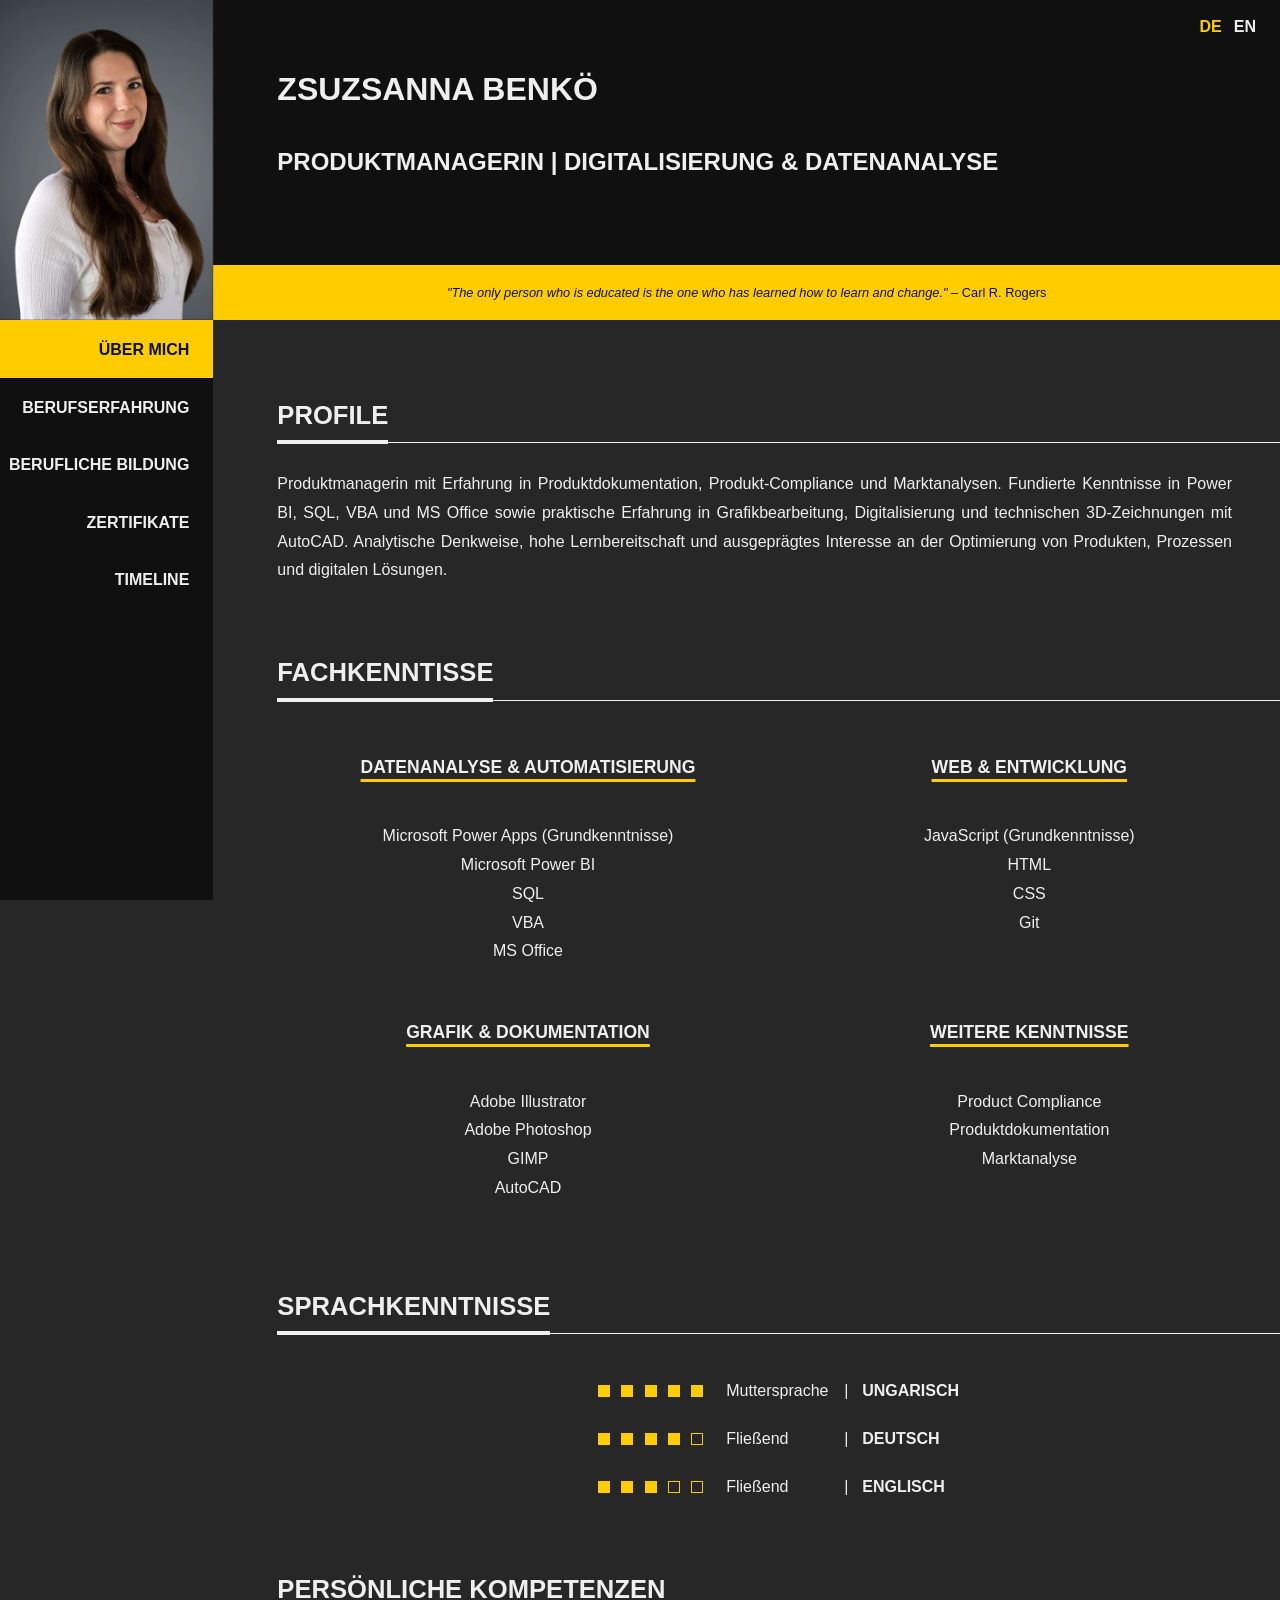
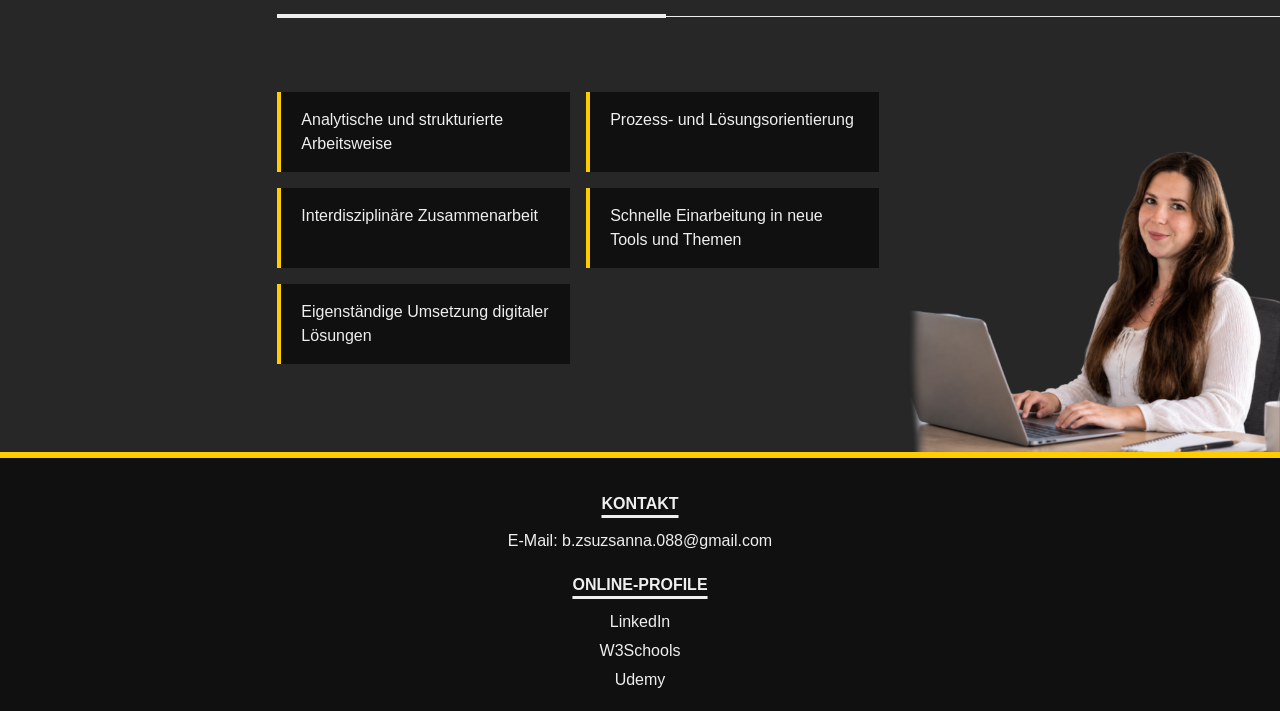
==== commit 8e06489a: "Refactor - improve CV site comments and interactions" ====
--- a/index.html
+++ b/index.html
@@ -27,7 +27,7 @@
                 </nav>
                 <div class="row">
 
-                    <!-- The header image container for CV foto -->
+                    <!-- The header image container for the CV photo. -->
                     <div id="header-img-container" class="col-5 col-sm-4 col-md-3 col-xl-2"></div>
 
                     <!-- The header text container for name, title, and quote -->
@@ -82,9 +82,9 @@
                     <!-- PROFILE -->
                     <div id="profile">
                         <h2><span class="heading-text">PROFILE</span></h2>
-                        <p>
+                        <div class="intro">
                             Produktmanagerin mit Erfahrung in Produktdokumentation, Produkt-Compliance und Marktanalysen. Fundierte Kenntnisse in Power BI, SQL, VBA und MS Office sowie praktische Erfahrung in Grafikbearbeitung, Digitalisierung und technischen 3D-Zeichnungen mit AutoCAD. Analytische Denkweise, hohe Lernbereitschaft und ausgeprägtes Interesse an der Optimierung von Produkten, Prozessen und digitalen Lösungen.
-                        </p>
+                        </div>
                     </div>
 
                     <!-- PROFESSIONAL SKILLS -->
--- a/src/css/styles.css
+++ b/src/css/styles.css
@@ -405,6 +405,7 @@
 
     /* MAIN CONTAINER */
     #main-container {
+        position: relative;
         padding: 2.5rem 0 2.5rem 1.2rem;
     }
 
@@ -425,6 +426,17 @@
                 padding: 2.5rem 0 2.5rem 4rem;
             }
         }
+
+    #main-container .intro{
+    margin: 3rem 1rem 3rem 0;
+    text-align: justify;
+}
+
+    @media (min-width: 992px) {
+        #main-container .intro {
+            margin: 2rem 3rem 3rem 0;
+        }
+    }
 
     #main-container div:first-of-type h2 {
         margin-top: 2rem;
@@ -467,6 +479,7 @@
 
     #main-container p {
         padding: 1.25rem 2.5rem 1.25rem 0;
+        text-align: justify;
     }
 
 
@@ -630,6 +643,75 @@
         background-image: url("../img/zsusanna-benkoe-cv-foto-3.png");
     }
 
+    .back-to-top {
+        position: fixed;
+        z-index: 1;
+        bottom: max(1rem, env(safe-area-inset-bottom));
+        right: max(1rem, env(safe-area-inset-right));
+        display: grid;
+        width: 3.5rem;
+        height: 3rem;
+        padding: 0.7rem;
+        place-items: center;
+        border: 1px solid var(--primaere);
+        border-radius: 0.75rem;
+        background: var(--dark);
+        color: var(--primaere);
+        box-shadow: 0 0.25rem 0.9rem rgb(0 0 0 / 35%);
+        cursor: pointer;
+        opacity: 0;
+        transform: translateY(0.5rem);
+        visibility: hidden;
+        transition:
+            background-color 0.2s ease,
+            color 0.2s ease,
+            opacity 0.2s ease,
+            transform 0.2s ease,
+            visibility 0.2s ease;
+    }
+
+    .back-to-top.is-visible {
+        opacity: 1;
+        transform: translateY(0);
+        visibility: visible;
+    }
+
+    .back-to-top.is-stopped {
+        position: absolute;
+        transform: translateY(0);
+    }
+
+    .overlay-main .back-to-top.is-stopped {
+        z-index: 3;
+    }
+
+    .back-to-top:hover,
+    .back-to-top:focus-visible {
+        background: var(--primaere);
+        color: var(--dark);
+    }
+
+    .back-to-top:focus-visible {
+        outline: 2px solid var(--light);
+        outline-offset: 3px;
+    }
+
+    .back-to-top svg {
+        width: 100%;
+        height: 100%;
+        fill: none;
+        stroke: currentColor;
+        stroke-linecap: round;
+        stroke-linejoin: round;
+        stroke-width: 2;
+    }
+
+    @media (prefers-reduced-motion: reduce) {
+        .back-to-top {
+            transition: none;
+        }
+    }
+
         @media (min-width: 768px) {
 
             .overlay-main::after {
@@ -647,14 +729,6 @@
                 display: block;
                 height: 25%;
                 width: 25%;
-            }
-        }
-
-        @media (min-width: 992px) {
-            .overlay-job::after,
-            .overlay-study::after {
-                height: 35%;
-                width: 35%;
             }
         }
 
@@ -722,41 +796,11 @@
     /* Reserve the photo's responsive footprint in the final entries. */
         @media (min-width: 768px) {
             #job-section #harman {
-                padding-right: calc(25% + 3rem);
+                padding-right: calc(26% + 3rem);
             }
 
             #education-section #VHB {
                 padding-right: calc(25% + 3rem);
-            }
-        }
-
-        @media (min-width: 992px) {
-            #job-section #harman {
-                padding-right: calc(35% + 3rem);
-            }
-
-            #education-section #VHB {
-                padding-right: calc(35% + 3rem);
-            }
-        }
-
-        @media (min-width: 1200px) {
-            #job-section #harman {
-                padding-right: calc(40% + 3rem);
-            }
-
-            #education-section #VHB {
-                padding-right: calc(40% + 3rem);
-            }
-        }
-
-        @media (min-width: 1400px) {
-            #job-section #harman {
-                padding-right: calc(50% + 3rem);
-            }
-
-            #education-section #VHB {
-                padding-right: calc(50% + 3rem);
             }
         }
 
@@ -835,10 +879,8 @@
     #education-section .education-development p {
         margin: 0;
         padding: 0.7rem 0 0 0;
-        color: #dedede;
         font-size: 0.9rem;
         line-height: 1.7;
-        text-align: justify;
     }
 
     /* --- EDUCATION CATEGORY --- */
@@ -870,7 +912,7 @@
         border-radius: 0.3rem;
     }
 
-    /* --- TOGGEL --- */
+    /* --- TOGGLE --- */
     #education-section .education-toggle {
         display: flex;
         align-items: center;
@@ -924,8 +966,8 @@
         }
 
         @media (min-width: 992px) {
-            #education-section #udemy .education-description > div:nth-of-type(n+3) .education {
-                width: 75%;
+            #education-section #udemy .education-description > div:last-of-type .education {
+                width: 85%;
             }
 
             #education-section .education-toggle {
@@ -1024,7 +1066,7 @@
     #certificate-section .certificate-container-heading {
         font-size: 1.2rem;
         text-align: center;
-        margin: 10rem 2rem 2rem 2rem;
+        margin: 6rem 2rem 2rem 2rem;
         text-decoration: underline var(--primaere) 0.2rem;
     }
 
@@ -1100,7 +1142,6 @@
 
     /* Container for image text */
     #certificate-section .certificate-caption-container {
-        text-align: center;
         background-color: var(--dark);
         color: var(--light);
     }
@@ -1108,6 +1149,7 @@
     #certificate-section .certificate-caption {
         margin: 0;
         padding: 1rem;
+        text-align: center;
     }
 
     #certificate-section .certificate-row {
@@ -1127,7 +1169,7 @@
         width: calc(100% / 7);
     }
 
-    /* Add a transparency effect for thumnbail images */
+    /* Add a transparency effect for thumbnail images. */
     #certificate-section .demo {
         opacity: 0.6;
     }
@@ -1138,16 +1180,6 @@
         }
 
 /* --- TIMELINE --- */
-#timeline-section .timeline-intro{
-    margin: 3rem 1rem 3rem 0;
-    text-align: justify;
-}
-
-    @media (min-width: 992px) {
-        #timeline-section .timeline-intro {
-            margin: 3rem 3rem 3rem 0;
-        }
-    }
 
 /* The actual timeline (the vertical ruler) */
 #timeline-section #timeline-container {
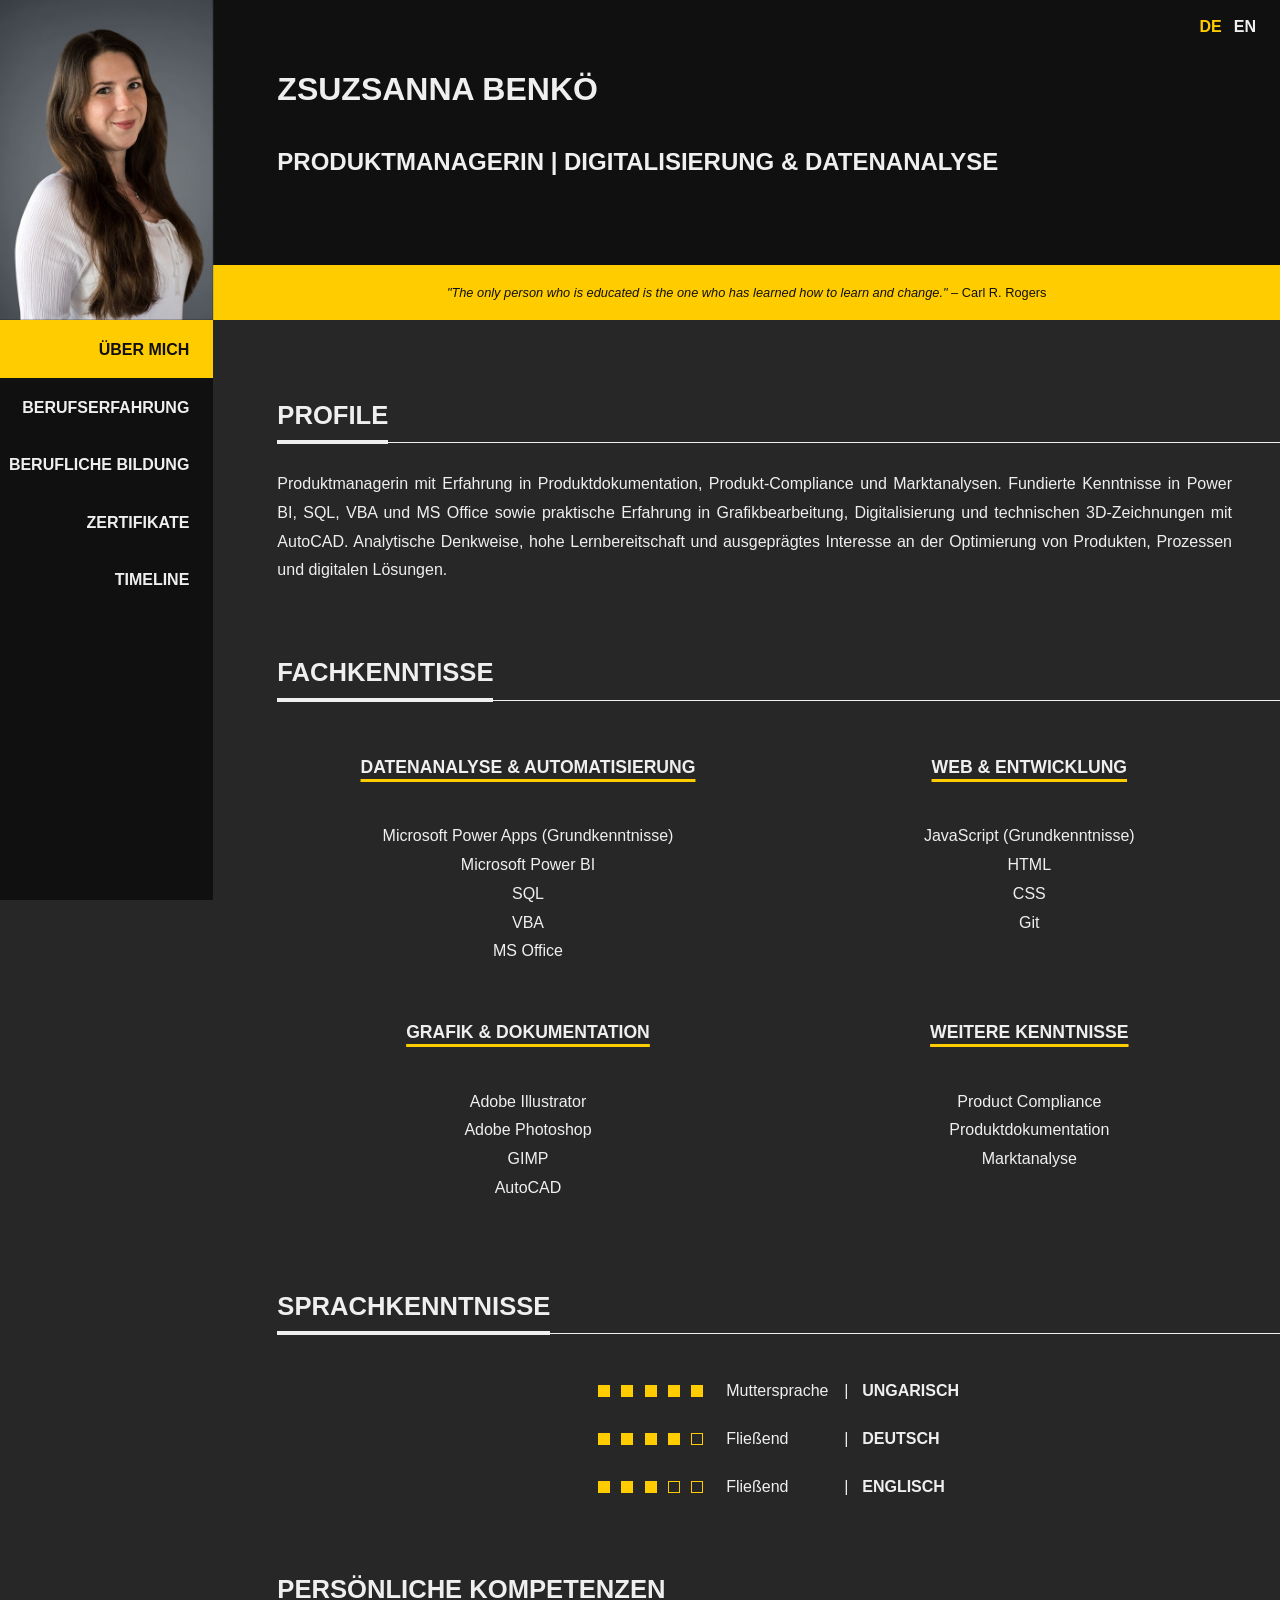
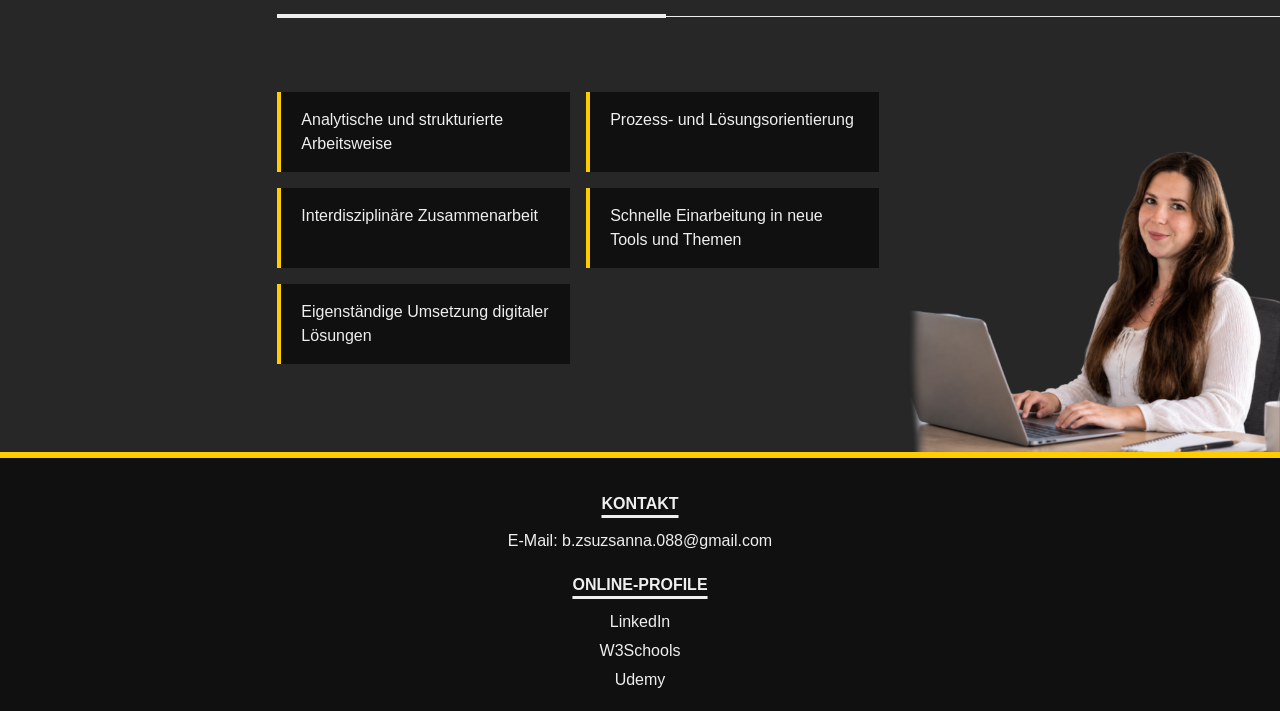
==== commit 294ad584: "Perf - optimize image loading and responsiveness" ====
--- a/index.html
+++ b/index.html
@@ -5,6 +5,7 @@
         <meta charset="utf-8">
         <meta name="viewport" content="width=device-width, initial-scale=1.0">
         <title>Zsuzsanna Benkö</title>
+        <link rel="preload" as="image" href="./src/img/zsusanna-benkoe-cv-foto-header.jpg">
 
         <!-- FAVICON -->
 
--- a/src/css/styles.css
+++ b/src/css/styles.css
@@ -162,7 +162,7 @@
     }
 
     #header-img-container {
-        background-image: url("../img/zsusanna-benkoe-cv-foto.jpg");
+        background-image: url("../img/zsusanna-benkoe-cv-foto-header.jpg");
         background-size: cover;
         background-position: calc(50% + 0.375rem) center;
     }
@@ -1086,7 +1086,8 @@
     }
 
     #certificate-section .certificate-slides img{
-        width: 60%;
+        width: min(100%, 40rem);
+        height: auto;
         display: block;
         margin: auto;
     }
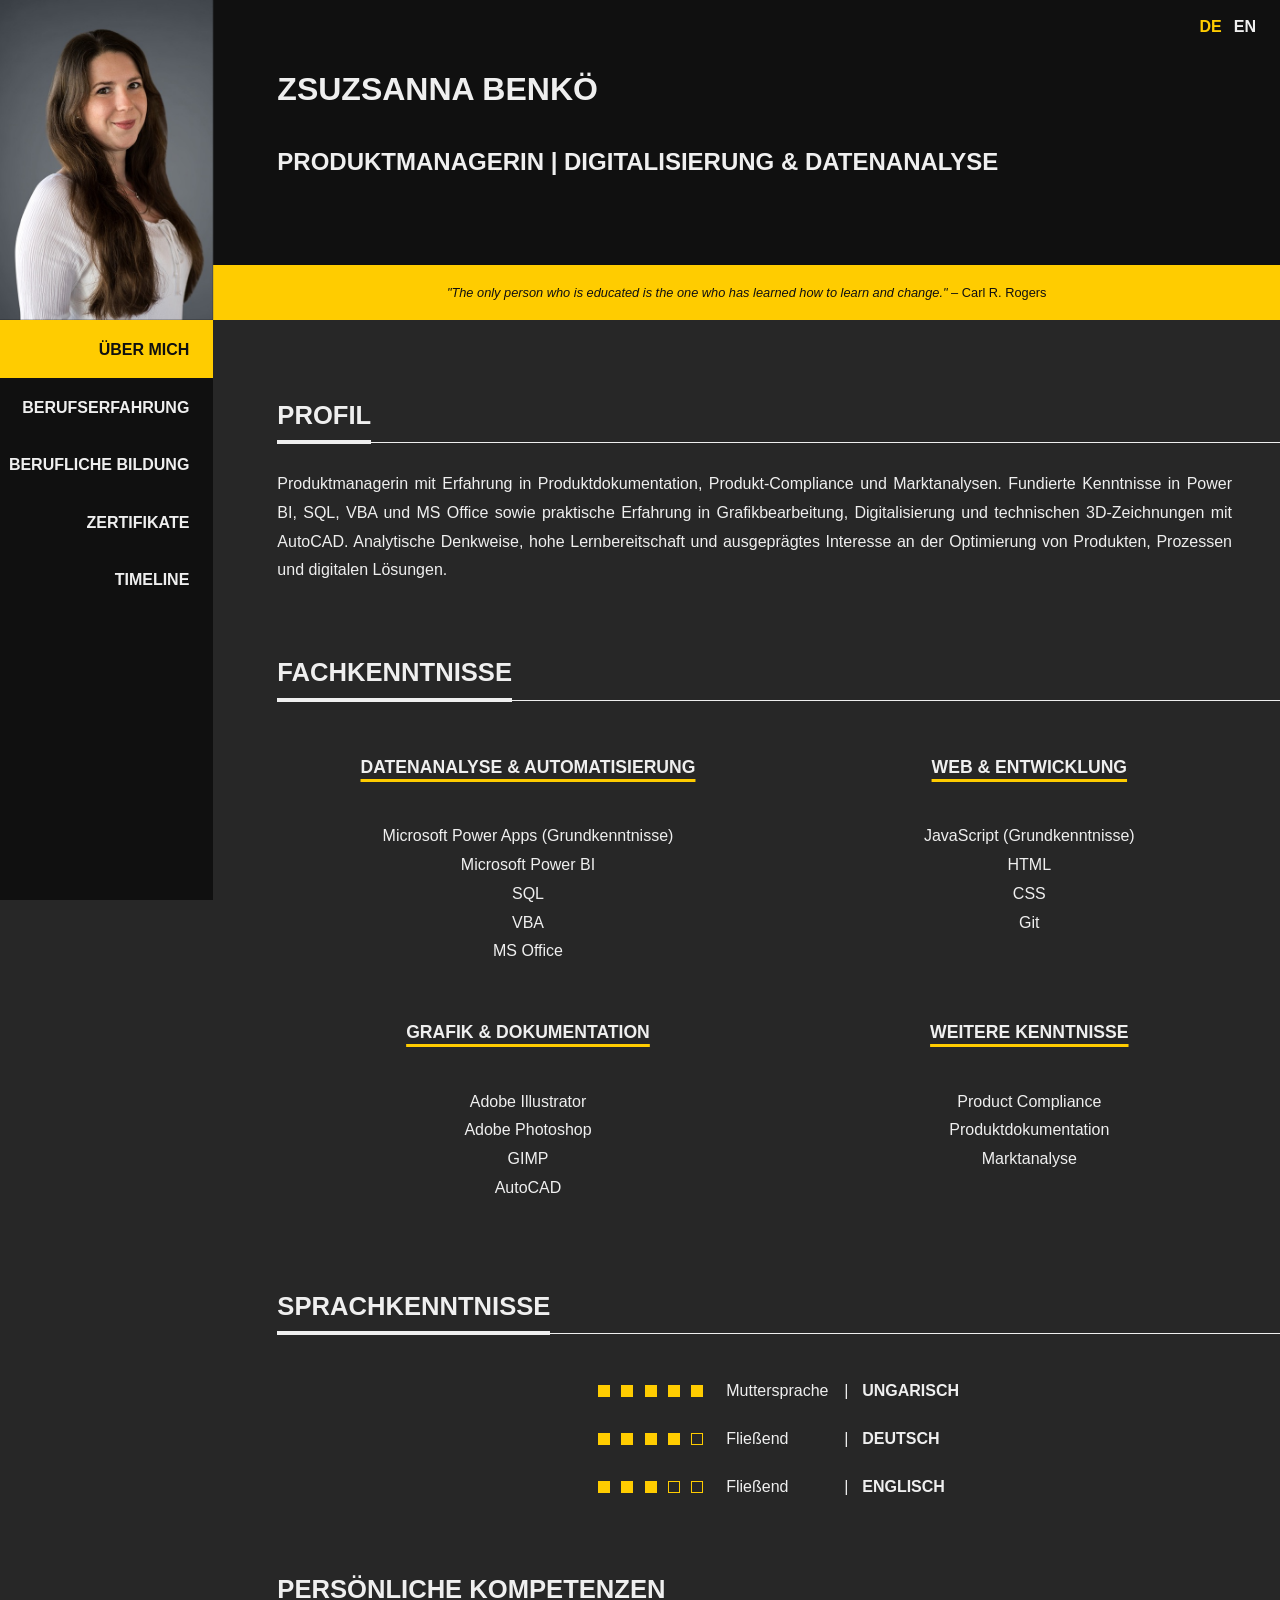
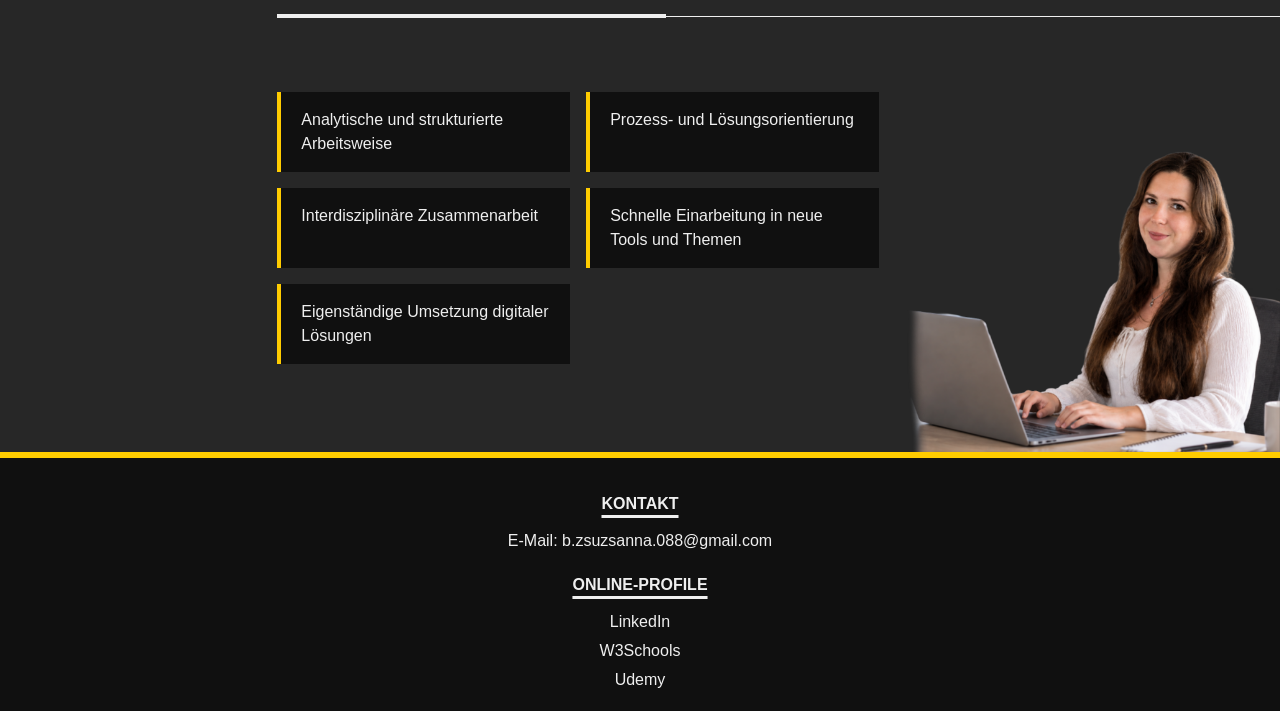
==== commit 1f779a61: "Fix - repair asset paths and improve accessibility and styling" ====
--- a/index.html
+++ b/index.html
@@ -8,6 +8,11 @@
         <link rel="preload" as="image" href="./src/img/zsusanna-benkoe-cv-foto-header.jpg">
 
         <!-- FAVICON -->
+        <link rel="icon" href="./favicon/favicon.ico" sizes="any">
+        <link rel="icon" type="image/png" sizes="32x32" href="./favicon/favicon-32.png">
+        <link rel="icon" type="image/png" sizes="16x16" href="./favicon/favicon-16.png">
+        <link rel="apple-touch-icon" sizes="180x180" href="./favicon/apple-touch-icon.png">
+        <meta name="theme-color" content="#272727">
 
         <!-- AUTHOR'S STYLESHEET -->
         <!-- Load shared layout and utility styles before site-specific rules. -->
@@ -37,7 +42,7 @@
                             <h1>Zsuzsanna Benkö</h1>
                             <h2>PRODUKTMANAGERIN | DIGITALISIERUNG & DATENANALYSE</h2>
                         </div>
-                        <p id="header-text-quote" >
+                        <p id="header-text-quote">
                             <i>"The only person who is educated is the one who has learned how to 
                             learn and change."</i> – Carl R. Rogers
                         </p>
@@ -57,7 +62,7 @@
                 <!-- SMALL DISPLAY NAVIGATION -->
                 <nav id="nav-container-small" class="display-block display-sm-none col-12">
                     <ul>
-                        <li class="active"><a href="index.html">über mich</a></li>
+                        <li class="active"><a href="index.html" aria-current="page">über mich</a></li>
                         <li><a href="berufserfahrung.html">berufserfahrung</a></li>
                         <li><a href="berufliche_bildung.html">berufliche bildung</a></li>
                         <li><a href="zertifikate.html">zertifikate</a></li>
@@ -67,7 +72,7 @@
                 <!-- FULL DISPLAY NAVIGATION -->
                 <nav id="nav-container" class="display-none display-sm-block col-sm-4 col-md-3 col-xl-2">
                     <ul>
-                        <li class="active"><a href="index.html">über mich</a></li>
+                        <li class="active"><a href="index.html" aria-current="page">über mich</a></li>
                         <li><a href="berufserfahrung.html">berufserfahrung</a></li>
                         <li><a href="berufliche_bildung.html">berufliche bildung</a></li>
                         <li><a href="zertifikate.html">zertifikate</a></li>
@@ -82,7 +87,7 @@
 
                     <!-- PROFILE -->
                     <div id="profile">
-                        <h2><span class="heading-text">PROFILE</span></h2>
+                        <h2><span class="heading-text">Profil</span></h2>
                         <div class="intro">
                             Produktmanagerin mit Erfahrung in Produktdokumentation, Produkt-Compliance und Marktanalysen. Fundierte Kenntnisse in Power BI, SQL, VBA und MS Office sowie praktische Erfahrung in Grafikbearbeitung, Digitalisierung und technischen 3D-Zeichnungen mit AutoCAD. Analytische Denkweise, hohe Lernbereitschaft und ausgeprägtes Interesse an der Optimierung von Produkten, Prozessen und digitalen Lösungen.
                         </div>
@@ -91,7 +96,7 @@
                     <!-- PROFESSIONAL SKILLS -->
                     <!-- The professional skills section is divided into four categories: Data Analysis & Automation, Web & Development, Graphics & Documentation, and Other Skills. Each category is presented in a responsive layout. -->
                     <div id="professional-skills">
-                        <h2><span class="heading-text">Fachkenntisse</span></h2>
+                        <h2><span class="heading-text">Fachkenntnisse</span></h2>
                         <div class="row">
                             <div class="col-12 col-md-6">
                                 <h3>DATENANALYSE & AUTOMATISIERUNG</h3>
@@ -227,7 +232,7 @@
             <div class="row">
                 <div class="col-12">
                     <div class="footer-heading">Kontakt</div>
-                    <div>E-Mail: b.zsuzsanna.088@gmail.com</div>
+                    <div>E-Mail: <a href="mailto:b.zsuzsanna.088@gmail.com">b.zsuzsanna.088@gmail.com</a></div>
                     
                     <div class="footer-heading">Online-Profile</div>
                     <div><a href="https://www.linkedin.com/in/zsuzsanna-benkoe" target="_blank" rel="noopener noreferrer">LinkedIn</a></div>
@@ -239,7 +244,6 @@
 
         <!-- === JAVASCRIPT === -->
         <script src="./src/js/main.js"></script>
-        <script defer>document.addEventListener("touchstart", function () { }, true);</script>
 
     </body>
 
--- a/src/css/flexbox.css
+++ b/src/css/flexbox.css
@@ -1,8 +1,3 @@
-:root {
-  --gutter-x: 1.5rem;
-  --gutter-y: 0;
-}
-
 .container{
   width: 100%;
   margin-right: auto;
@@ -16,18 +11,12 @@
 .row {
   display: flex;
   flex-wrap: wrap;
-  /* margin-top: calc(-1 * var(--gutter-y));
-  margin-right: calc(-0.5 * var(--gutter-x));
-  margin-left: calc(-0.5 * var(--gutter-x)); */
 }
 
 .row > * {
   flex-shrink: 0;
   width: 100%;
   max-width: 100%;
-  /* padding-right: calc(var(--gutter-x) * 0.5);
-  padding-left: calc(var(--gutter-x) * 0.5);
-  margin-top: var(--gutter-y); */
 }
 
 .display-none {
--- a/src/css/styles.css
+++ b/src/css/styles.css
@@ -32,11 +32,14 @@
 /* === GLOBAL === */
 
     * {
+        -webkit-box-sizing: border-box;
+        -moz-box-sizing: border-box;
         box-sizing: border-box;
     }
 
     html {
         font-size: 100%;
+        scroll-behavior: smooth;
     }
 
     body {
@@ -63,9 +66,18 @@
     }
 
     .primaere-btn {
+        display: -webkit-box;
+        display: -webkit-flex;
+        display: -ms-flexbox;
         display: flex;
+        -webkit-box-pack: center;
+        -ms-flex-pack: center;
         justify-content: center;
+        -webkit-box-align: center;
+        -ms-flex-align: center;
         align-items: center;
+        width: -webkit-fit-content;
+        width: -moz-fit-content;
         width: fit-content;
 
         color: var(--primaere);
@@ -75,9 +87,12 @@
         text-decoration: none;
         padding: 0.5rem 0.9rem;
 
+        -webkit-transition:
+            color 0.3s ease,
+            background-color 0.3s ease;
         transition:
             color 0.3s ease,
-            background-color 0.3s ease,
+            background-color 0.3s ease;
     }
 
         .primaere-btn:hover {
@@ -100,8 +115,6 @@
     }
 
     .screenreader {
-        /*display: none;*/
-
         /* Keep assistive text available without taking up visual space. */
         position: absolute;
         width: 1px;
@@ -139,6 +152,9 @@
         z-index: 1;
         top: 1rem;
         right: 1.5rem;
+        display: -webkit-box;
+        display: -webkit-flex;
+        display: -ms-flexbox;
         display: flex;
         gap: 0.75rem;
         line-height: 1.4;
@@ -174,8 +190,16 @@
     }
 
     #header-text-container {
+        display: -webkit-box;
+        display: -webkit-flex;
+        display: -ms-flexbox;
         display: flex;
+        -webkit-box-orient: vertical;
+        -webkit-box-direction: normal;
+        -ms-flex-direction: column;
         flex-direction: column;
+        -webkit-box-pack: justify;
+        -ms-flex-pack: justify;
         justify-content: space-between;
     }
 
@@ -263,6 +287,7 @@
 
     #nav-container-small ul > li > a,
     #nav-container ul > li > a {
+        -webkit-transition: color 0.3s ease;
         transition: color 0.3s ease;
     }
 
@@ -288,9 +313,14 @@
             height: 0.25rem;
             background: var(--primaere);
 
+            -webkit-transform: scaleX(0);
+            -ms-transform: scaleX(0);
             transform: scaleX(0);
+            -webkit-transform-origin: right;
+            -ms-transform-origin: right;
             transform-origin: right;
 
+            -webkit-transition: -webkit-transform 0.3s ease;
             transition: transform 0.3s ease;
         }
     
@@ -344,7 +374,11 @@
 
             #nav-container-small ul > li > a:hover::after,
             #nav-container ul > li > a:hover::after {
+                -webkit-transform: scaleX(1);
+                -ms-transform: scaleX(1);
                 transform: scaleX(1);
+                -webkit-transform-origin: left;
+                -ms-transform-origin: left;
                 transform-origin: left;
             }
 
@@ -509,11 +543,19 @@
 
     /* Language skills */
     #main-container #language-skills .language-list {
+        width: -webkit-fit-content;
+        width: -moz-fit-content;
         width: fit-content;
         max-width: calc(100% - 2rem);
         margin: 3rem auto;
 
+        display: -webkit-box;
+        display: -webkit-flex;
+        display: -ms-flexbox;
         display: flex;
+        -webkit-box-orient: vertical;
+        -webkit-box-direction: normal;
+        -ms-flex-direction: column;
         flex-direction: column;
         gap: 0.5rem;
     }
@@ -525,7 +567,12 @@
     }
 
     #main-container #language-skills .language-level {
+        display: -webkit-box;
+        display: -webkit-flex;
+        display: -ms-flexbox;
         display: flex;
+        -webkit-box-orient: horizontal;
+        -webkit-box-direction: normal;
         gap: 0.4rem;
     }
 
@@ -660,8 +707,16 @@
         box-shadow: 0 0.25rem 0.9rem rgb(0 0 0 / 35%);
         cursor: pointer;
         opacity: 0;
+        -webkit-transform: translateY(0.5rem);
+        -ms-transform: translateY(0.5rem);
         transform: translateY(0.5rem);
         visibility: hidden;
+        -webkit-transition:
+            background-color 0.2s ease,
+            color 0.2s ease,
+            opacity 0.2s ease,
+            -webkit-transform 0.2s ease,
+            visibility 0.2s ease;
         transition:
             background-color 0.2s ease,
             color 0.2s ease,
@@ -672,12 +727,16 @@
 
     .back-to-top.is-visible {
         opacity: 1;
+        -webkit-transform: translateY(0);
+        -ms-transform: translateY(0);
         transform: translateY(0);
         visibility: visible;
     }
 
     .back-to-top.is-stopped {
         position: absolute;
+        -webkit-transform: translateY(0);
+        -ms-transform: translateY(0);
         transform: translateY(0);
     }
 
@@ -692,8 +751,8 @@
     }
 
     .back-to-top:focus-visible {
-        outline: 2px solid var(--light);
-        outline-offset: 3px;
+        outline: 0.125rem solid var(--light);
+        outline-offset: 0.2rem;
     }
 
     .back-to-top svg {
@@ -857,8 +916,10 @@
 
     /* --- DEVELEOPMENT --- */
     #job-section .job-development,
+    #job-section .job-skills,
     #study-section .study-development,
-    #education-section .education-development {
+    #education-section .education-development,
+    #education-section .education-development-VHB {
         margin-top: 1.25rem;
         margin-bottom: 1.25rem;
         padding: 1rem 1.25rem;
@@ -868,20 +929,44 @@
     }
 
     #job-section .job-development h4,
+    #job-section .job-skills h4,
     #study-section .study-development h4,
-    #education-section .education-development h4 {
+    #education-section .education-development h4,
+    #education-section .education-development-VHB h4 {
         color: var(--primaere);
         margin-bottom: 0.6rem;
     }
 
     #job-section .job-development p,
     #study-section .study-development p,
-    #education-section .education-development p {
+    #education-section .education-development p,
+    #education-section .education-development-VHB p {
         margin: 0;
         padding: 0.7rem 0 0 0;
         font-size: 0.9rem;
         line-height: 1.7;
     }
+
+    #job-section .job-skill-tag {
+        display: inline-block;
+        padding: 0.4rem 0.8rem;
+        margin: 0.4rem 0.5rem 0 0;
+        color: var(--light);
+        border-radius: 0.5rem;
+        font-size: 0.8rem;
+        font-weight: 500;
+        background-color: var(--dark);
+    }
+
+    #job-section .job-skills > div:first-of-type {
+        border-bottom: 1px solid var(--light);
+        padding-bottom: 2rem;
+    }
+
+    #job-section .job-skills > div:last-of-type {
+        padding-top: 1rem;
+    }
+
 
     /* --- EDUCATION CATEGORY --- */
 
@@ -914,8 +999,15 @@
 
     /* --- TOGGLE --- */
     #education-section .education-toggle {
+        display: -webkit-box;
+        display: -webkit-flex;
+        display: -ms-flexbox;
         display: flex;
+        -webkit-box-align: center;
+        -ms-flex-align: center;
         align-items: center;
+        -webkit-box-pack: justify;
+        -ms-flex-pack: justify;
         justify-content: space-between;
         gap: 1rem;
         width: 100%;
@@ -934,11 +1026,20 @@
 
     /* Keep the arrow in a fixed-size container */
     .toggle-arrow {
+        display: -webkit-inline-box;
+        display: -webkit-inline-flex;
+        display: -ms-inline-flexbox;
         display: inline-flex;
+        -webkit-box-align: center;
+        -ms-flex-align: center;
         align-items: center;
+        -webkit-box-pack: center;
+        -ms-flex-pack: center;
         justify-content: center;
         width: 2rem;
         height: 2rem;
+        -webkit-flex-shrink: 0;
+        -ms-flex-negative: 0;
         flex-shrink: 0;
     }
 
@@ -949,18 +1050,25 @@
         height: 0.75rem;
         border-right: 0.2rem solid currentColor;
         border-bottom: 0.2rem solid currentColor;
+        -webkit-transform-origin: center;
+        -ms-transform-origin: center;
         transform-origin: center;
+        -webkit-transition: -webkit-transform 0.3s ease;
         transition: transform 0.3s ease;
     }
 
         /* Arrow points down */
         .toggle-arrow-down::after {
+            -webkit-transform: translateY(-0.1rem) rotate(45deg);
+            -ms-transform: translateY(-0.1rem) rotate(45deg);
             transform: translateY(-0.1rem) rotate(45deg);
             margin-top: -0.5rem;
         }
 
         /* Arrow points up */
         .toggle-arrow-up::after {
+            -webkit-transform: translateY(0.1rem) rotate(225deg);
+            -ms-transform: translateY(0.1rem) rotate(225deg);
             transform: translateY(0.1rem) rotate(225deg);
             margin-top: 0.5rem;
         }
@@ -1009,6 +1117,7 @@
         text-align: center;
         padding: 0.8rem;
         background-color: rgba(var(--dark-rgb), 0.6);
+        -webkit-transition: background-color 0.25s ease;
         transition: background-color 0.25s ease;
         border-left: 0.25rem solid var(--primaere);
     }
@@ -1063,6 +1172,61 @@
         }
     }
 
+    /* Certificate category navigation */
+     #certificate-section .certificate-navigation {
+        display: flex;
+        flex-wrap: wrap;
+        justify-content: center;
+        gap: 1rem;
+        margin-top: 1.5rem;
+    }
+
+     #certificate-section .certificate-navigation a {
+        display: inline-block;
+        padding: 0.625rem 1.125rem;
+        border: 1px solid var(--light);
+        border-radius: 0.25rem;
+        color: inherit;
+        text-decoration: none;
+        font-size: 0.85rem;
+        font-weight: 600;
+        letter-spacing: 0.03125rem;
+        transition:
+            background-color 0.3s ease,
+            border-color 0.3s ease,
+            color 0.3s ease;
+    }
+
+    /* Hover effect */
+     #certificate-section .certificate-navigation a:hover {
+        background-color: var(--primaere);
+        border-color: var(--primaere);
+        color: var(--dark);
+    }
+
+    /* Keyboard accessibility */
+     #certificate-section .certificate-navigation a:focus-visible {
+        outline: 0.125rem solid var(--primaere);
+        outline-offset: 0.2rem;
+    }
+
+        /* Responsive layout */
+        @media (max-width: 576px) {
+             #certificate-section .certificate-navigation {
+                gap: 0.5rem;
+            }
+
+             #certificate-section .certificate-navigation a {
+                padding: 0.6rem 0.8rem;
+                font-size: 0.75rem;
+            }
+        }
+
+    /* Prevent headings from being hidden behind a fixed header */
+    [id^="certificate-"] {
+        scroll-margin-top: 3rem;
+    }
+
     #certificate-section .certificate-container-heading {
         font-size: 1.2rem;
         text-align: center;
@@ -1076,6 +1240,7 @@
         position: relative;
         padding: 1rem;
         background-color: var(--dark);
+        touch-action: pan-y pinch-zoom;
     }
 
     /* Hide the images by default */
@@ -1104,15 +1269,17 @@
         color: var(--dark);
         font-weight: bold;
         font-size: 1.5rem;
-        border-radius: 0 3px 3px 0;
+        border-radius: 0 0.2rem 0.2rem 0;
+        -webkit-user-select: none;
+        -moz-user-select: none;
+        -ms-user-select: none;
         user-select: none;
-        -webkit-user-select: none;
     }
     
     /* Position the "next button" to the right */
     #certificate-section .next {
         right: 1rem;
-        border-radius: 3px 0 0 3px;
+        border-radius: 0.2rem 0 0 0.2rem;
     }
     
 
@@ -1154,7 +1321,12 @@
     }
 
     #certificate-section .certificate-row {
+        display: -webkit-box;
+        display: -webkit-flex;
+        display: -ms-flexbox;
         display: flex;
+        -webkit-box-pack: center;
+        -ms-flex-pack: center;
         justify-content: center;
         background-color: var(--dark);
     }
@@ -1191,11 +1363,11 @@
     #timeline-section #timeline-container::after {
     content: '';
     position: absolute;
-    width: 6px;
+    width: 0.4rem;
     background-color: var(--primaere);
     top: 0;
     bottom: 0;
-    left: 25px;
+    left: 1.6rem;
     }
 
     @media (min-width: 992px) {
@@ -1216,20 +1388,23 @@
     #timeline-section .timeline-item::after {
         content: '';
         position: absolute;
-        width: 50px;
-        height: 50px;
-        left: -22px;
+        width: 3.125rem;
+        height: 3.125rem;
+        left: -1.375rem;
         
         background-color: var(--dark);
         background-size: cover;
         background-position: center;
         background-repeat: no-repeat;
-        border: 4px solid var(--primaere);
-        top: 2px;
+        border: 0.25rem solid var(--primaere);
+        top: 0.125rem;
         border-radius: 50%;
         z-index: 1;
 
+        -webkit-transition: -webkit-transform 0.3s ease;
         transition: transform 0.3s ease;
+        -webkit-transform-origin: center;
+        -ms-transform-origin: center;
         transform-origin: center;
     }
 
@@ -1278,11 +1453,15 @@
     }
 
     #timeline-section .timeline-item:hover::after {
+        -webkit-transform: scale(1.8);
+        -ms-transform: scale(1.8);
         transform: scale(1.8);
     }
 
         @media (min-width: 1200px) {
             #timeline-section .timeline-item:hover::after {
+                -webkit-transform: scale(2.4);
+                -ms-transform: scale(2.4);
                 transform: scale(2.4);
             }
         }
@@ -1290,8 +1469,8 @@
 /* Place the container to the right */
 #timeline-section .timeline-right,
 #timeline-section .timeline-left {
-    padding: 10px 0 10px 55px;
-    left: 20px;
+    padding: 0.625rem 0 0.625rem 3.4375rem;
+    left: 1.25rem;
 }
 
     /* Add arrows to the right container (pointing left) */
@@ -1300,22 +1479,22 @@
         content: " ";
         height: 0;
         position: absolute;
-        top: 22px;
+        top: 1.375rem;
         width: 0;
         z-index: 1;
-        left: 45px;
+        left: 2.8125rem;
         border: medium solid var(--primaere);
-        border-width: 10px 10px 10px 0;
+        border-width: 0.625rem 0.625rem 0.625rem 0;
         border-color: transparent var(--primaere) transparent transparent;
     }
 
 
 /* The actual content */
 #timeline-section .timeline-content {
-    padding: 12px;
+    padding: 0.75rem;
     position: relative;
-    border-radius: 6px;
-    border: 2px solid transparent;
+    border-radius: 0.375rem;
+    border: 0.125rem solid transparent;
 }
 
 #timeline-section .timeline-left .timeline-content,
@@ -1337,8 +1516,15 @@
 }
 
 #timeline-section .timeline-content .timeline-header {
+    display: -webkit-box;
+    display: -webkit-flex;
+    display: -ms-flexbox;
     display: flex;
+    -webkit-box-align: center;
+    -ms-flex-align: center;
     align-items: center;
+    -webkit-box-pack: center;
+    -ms-flex-pack: center;
     justify-content: center;
     gap: 0.5rem;
 }
@@ -1371,7 +1557,7 @@
 
         /* Replace the container to the left */
         #timeline-section .timeline-left {
-            padding: 10px 55px 10px 0;
+            padding: 0.625rem 3.4375rem 0.625rem 0;
             left: 0;
             margin-left: 0; 
         }
@@ -1395,26 +1581,43 @@
             /* Add arrows to the left container (pointing right) */
             #timeline-section .timeline-left::before {
                 left: auto;
-                right: 45px;
+                right: 2.8125rem;
                 border: medium solid var(--primaere);
-                border-width: 10px 0 10px 10px;
+                border-width: 0.625rem 0 0.625rem 0.625rem;
                 border-color: transparent transparent transparent var(--primaere);
             }
 
             /* Fix the circle for containers on the left side */
             #timeline-section .timeline-left::after {
                 left: auto;
-                right: -31px;
+                right: -1.9375rem;
             }
 
             /* Fix the circle for containers on the right side */
             #timeline-section .timeline-right::after {
-                left: -27px;
+                left: -1.6875rem;
             }
     }
 
     #timeline-section .timeline-btn {
         margin: 1rem auto 0;
+    }
+
+
+
+    #study-section,
+    #W3SCHOOLS,
+    #data-analysis,
+    #programming,
+    #web-development,
+    #graphic-design {
+        scroll-margin-top: 3.125rem;
+    }
+
+    #listec,
+    #ogl,
+    #harman {
+        scroll-margin-top: 3.125rem;
     }
 
 
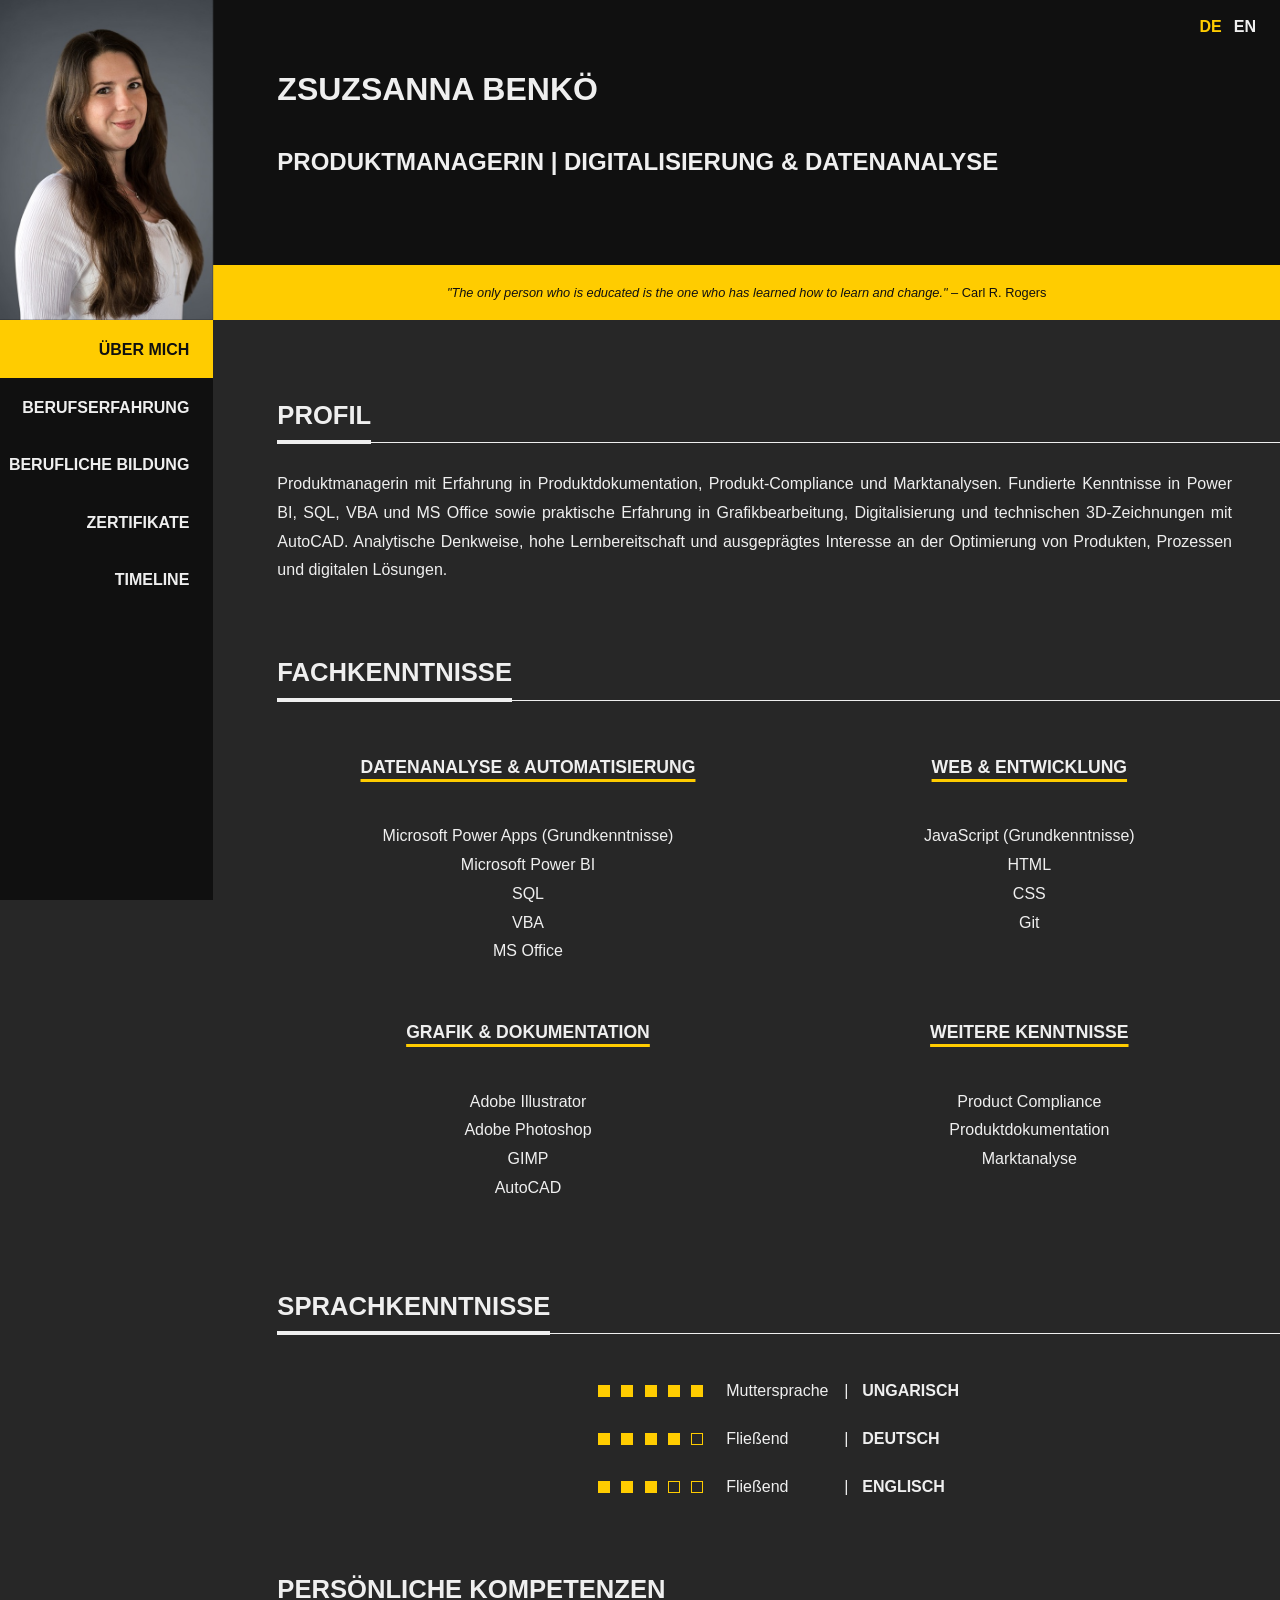
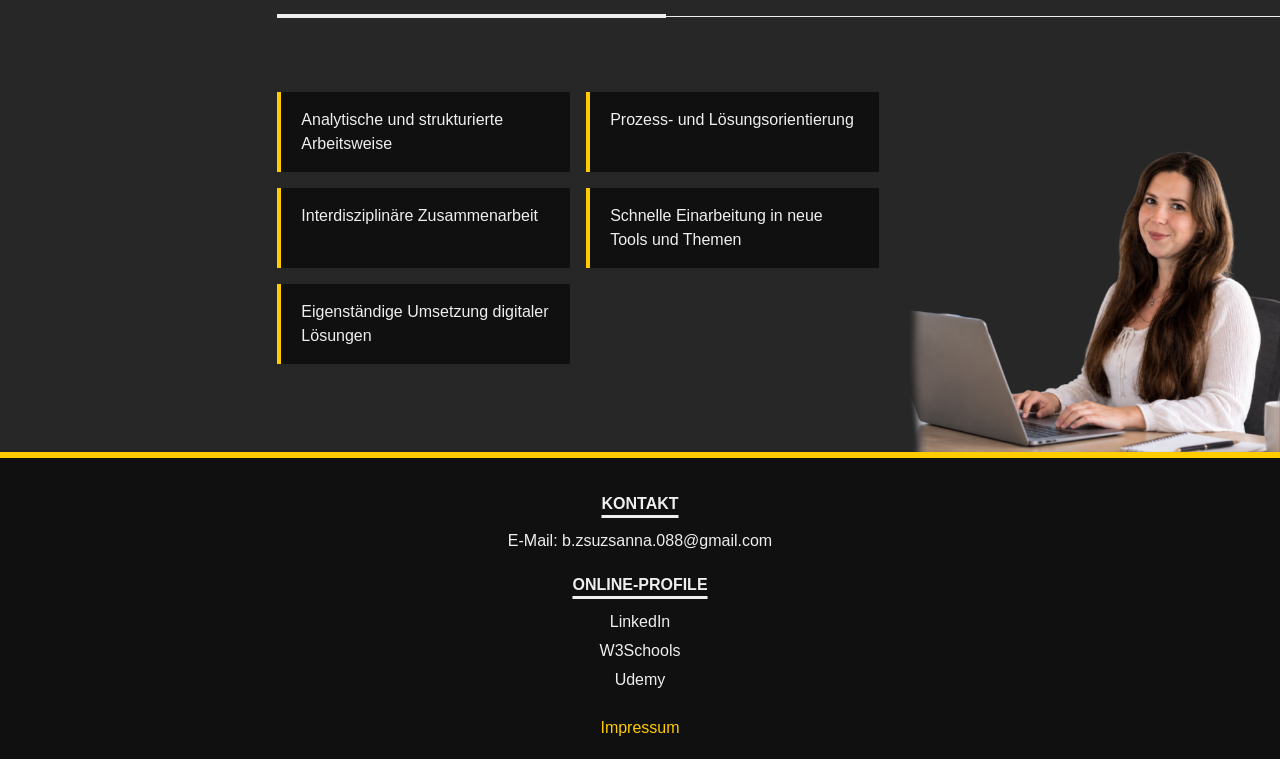
==== commit 14c600cd: "Feat - add German and English legal notice pages with styling" ====
--- a/index.html
+++ b/index.html
@@ -238,6 +238,7 @@
                     <div><a href="https://www.linkedin.com/in/zsuzsanna-benkoe" target="_blank" rel="noopener noreferrer">LinkedIn</a></div>
                     <div><a href="https://www.w3profile.com/Susi88/" target="_blank" rel="noopener noreferrer">W3Schools</a></div>
                     <div><a href="https://www.udemy.com/user/zsuzsanna-benko-2/" target="_blank" rel="noopener noreferrer">Udemy</a></div>
+                    <div id="impressum-btn"><a href="./impressum.html">Impressum</a></div>
                 </div>
             </div>
         </footer>
--- a/src/css/styles.css
+++ b/src/css/styles.css
@@ -800,13 +800,15 @@
     /* --- JOB AND EDUCATION --- */
 
     #job-section .job-container,
-    #education-section .education-container {
+    #education-section .education-container,
+    #impressum-section .impressum-container {
         position: relative;
     }
 
     #job-section .job-container,
     #study-section .study-container,
-    #education-section .education-container {
+    #education-section .education-container,
+    #impressum-section .impressum-container  {
         margin-top: 6rem;
         margin-bottom: 3rem;
         padding-right: 1rem;
@@ -814,14 +816,16 @@
 
     #job-section .job-container:first-of-type,
     #study-section .study-container:first-of-type,
-    #education-section .education-container:first-of-type {
+    #education-section .education-container:first-of-type,
+    #impressum-section .impressum-container:first-of-type {
         margin-top: 3rem;
     }
 
         @media (min-width: 576px) {
             #job-section .job-container,
             #study-section .study-container,
-            #education-section .education-container {
+            #education-section .education-container,
+            #impressum-section .impressum-container  {
                 padding-right: 2rem;
             }
         }
@@ -829,14 +833,16 @@
         @media (min-width: 768px) {
             #job-section .job-container,
             #study-section .study-container,
-            #education-section .education-container {
+            #education-section .education-container,
+            #impressum-section .impressum-container  {
                 padding-right: 3rem;
             }
         }
 
     /* Add a horizontal line after each entry, except the last one. */
     #job-section .job-container::after,
-    #education-section .education-container::after {
+    #education-section .education-container::after,
+    #impressum-section .impressum-container::after {
         content: "";
         position: absolute;
         bottom: -5rem;
@@ -848,7 +854,8 @@
 
     /* Remove the horizontal line after the last entry. */
     #job-section .job-container:last-of-type::after,
-    #education-section .education-container:last-of-type::after {
+    #education-section .education-container:last-of-type::after,
+    #impressum-section .impressum-container:last-of-type::after {
         content: none;
     }
 
@@ -1620,6 +1627,24 @@
         scroll-margin-top: 3.125rem;
     }
 
+/* === LEGAL NOTICE / IMPRESSUM === */
+
+    #impressum-section #impressum-contact,
+    #impressum-section .impressum-container:last-of-type p {
+        padding-top: 3.5rem;
+    }
+
+        #impressum-section a:link,
+        #impressum-section a:visited,
+        #impressum-section a:active {
+            color: var(--light);
+            text-decoration: none;
+        }
+
+        #impressum-section a:hover{
+            color: var(--primaere);
+            cursor: pointer;
+        }
 
 /* === FOOTER === */
 
@@ -1651,3 +1676,12 @@
             text-decoration: underline var(--primaere) 0.2rem;
             text-underline-offset: 0.4rem;
         }
+
+        #footer #impressum-btn {
+            margin-top: 1.2rem;
+        }
+
+        #footer #impressum-btn a {
+            color: var(--primaere);
+        }
+
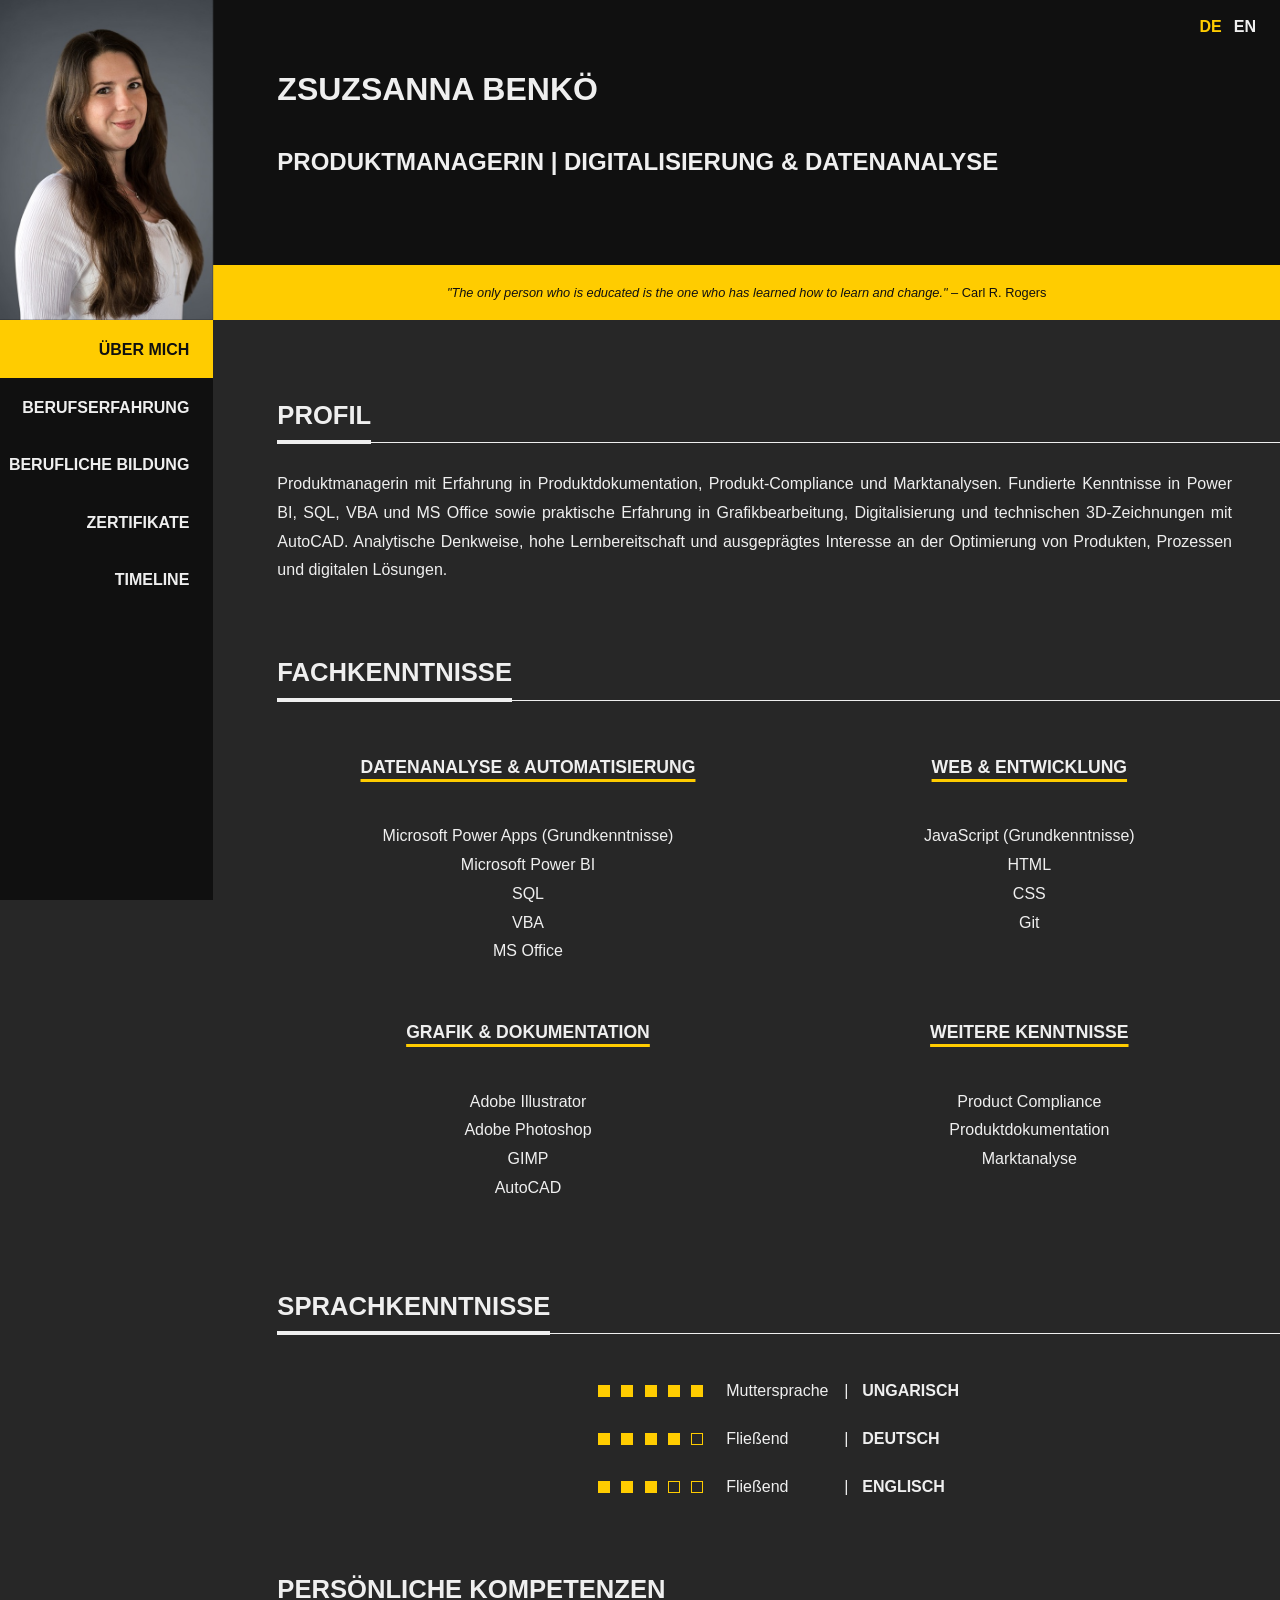
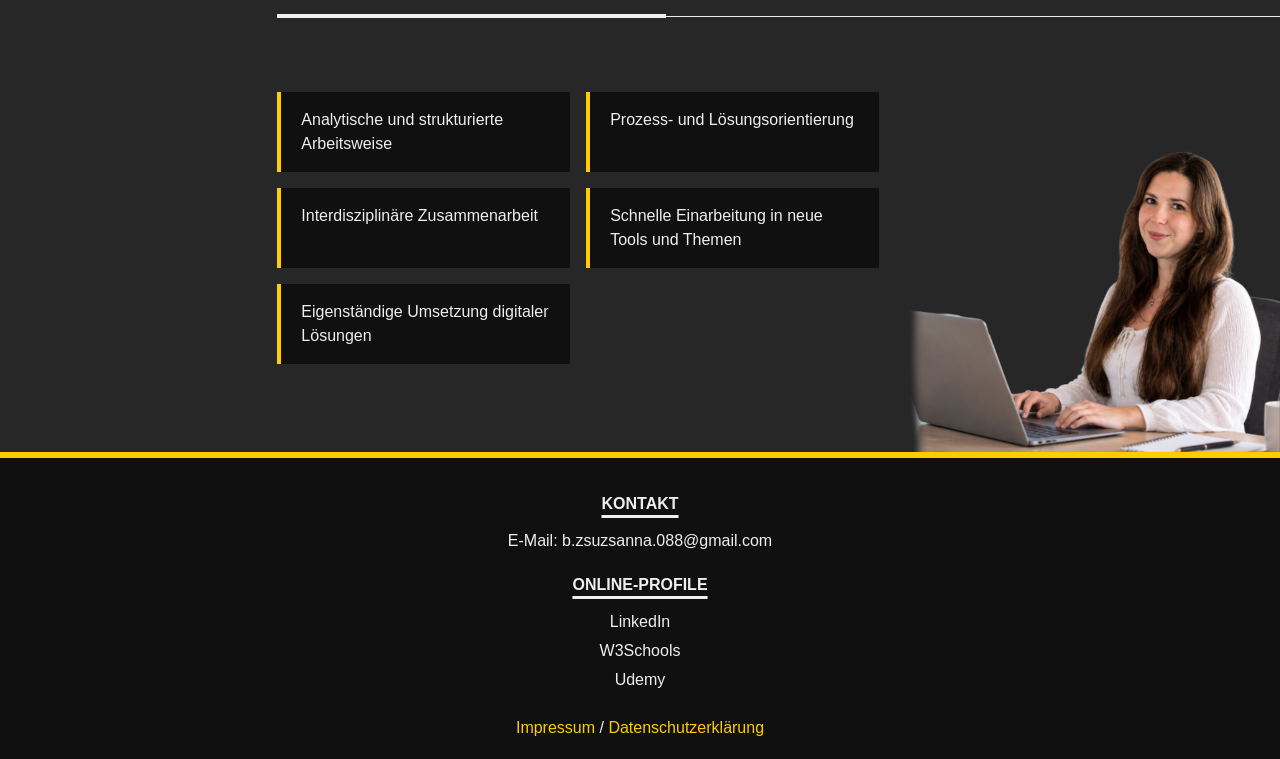
==== commit 111b0b6d: "Feat - add German and English privacy policy pages with styling" ====
--- a/index.html
+++ b/index.html
@@ -238,7 +238,10 @@
                     <div><a href="https://www.linkedin.com/in/zsuzsanna-benkoe" target="_blank" rel="noopener noreferrer">LinkedIn</a></div>
                     <div><a href="https://www.w3profile.com/Susi88/" target="_blank" rel="noopener noreferrer">W3Schools</a></div>
                     <div><a href="https://www.udemy.com/user/zsuzsanna-benko-2/" target="_blank" rel="noopener noreferrer">Udemy</a></div>
-                    <div id="impressum-btn"><a href="./impressum.html">Impressum</a></div>
+                    <div id="legal-links">
+                        <a id="impressum-btn" href="./impressum.html">Impressum</a> / 
+                        <a id="privacy-btn" href="./privacy.html">Datenschutzerklärung</a>
+                    </div>
                 </div>
             </div>
         </footer>
--- a/src/css/styles.css
+++ b/src/css/styles.css
@@ -801,14 +801,16 @@
 
     #job-section .job-container,
     #education-section .education-container,
-    #impressum-section .impressum-container {
+    #impressum-section .impressum-container,
+    #privacy-section .privacy-container {
         position: relative;
     }
 
     #job-section .job-container,
     #study-section .study-container,
     #education-section .education-container,
-    #impressum-section .impressum-container  {
+    #impressum-section .impressum-container,
+    #privacy-section .privacy-container  {
         margin-top: 6rem;
         margin-bottom: 3rem;
         padding-right: 1rem;
@@ -817,7 +819,8 @@
     #job-section .job-container:first-of-type,
     #study-section .study-container:first-of-type,
     #education-section .education-container:first-of-type,
-    #impressum-section .impressum-container:first-of-type {
+    #impressum-section .impressum-container:first-of-type,
+    #privacy-section .privacy-container:first-of-type {
         margin-top: 3rem;
     }
 
@@ -825,7 +828,8 @@
             #job-section .job-container,
             #study-section .study-container,
             #education-section .education-container,
-            #impressum-section .impressum-container  {
+            #impressum-section .impressum-container,
+            #privacy-section .privacy-container  {
                 padding-right: 2rem;
             }
         }
@@ -834,7 +838,8 @@
             #job-section .job-container,
             #study-section .study-container,
             #education-section .education-container,
-            #impressum-section .impressum-container  {
+            #impressum-section .impressum-container,
+            #privacy-section .privacy-container {
                 padding-right: 3rem;
             }
         }
@@ -842,7 +847,8 @@
     /* Add a horizontal line after each entry, except the last one. */
     #job-section .job-container::after,
     #education-section .education-container::after,
-    #impressum-section .impressum-container::after {
+    #impressum-section .impressum-container::after,
+    #privacy-section .privacy-container::after {
         content: "";
         position: absolute;
         bottom: -5rem;
@@ -855,7 +861,8 @@
     /* Remove the horizontal line after the last entry. */
     #job-section .job-container:last-of-type::after,
     #education-section .education-container:last-of-type::after,
-    #impressum-section .impressum-container:last-of-type::after {
+    #impressum-section .impressum-container:last-of-type::after,
+    #privacy-section .privacy-container:last-of-type::after {
         content: none;
     }
 
@@ -1646,6 +1653,12 @@
             cursor: pointer;
         }
 
+/* === PRIVACY === */
+
+        #privacy-section .privacy-container h3 {
+            padding-top: 3rem;
+        }
+
 /* === FOOTER === */
 
     #footer {
@@ -1677,11 +1690,11 @@
             text-underline-offset: 0.4rem;
         }
 
-        #footer #impressum-btn {
+        #footer #legal-links {
             margin-top: 1.2rem;
         }
 
-        #footer #impressum-btn a {
+        #footer #legal-links a {
             color: var(--primaere);
         }
 
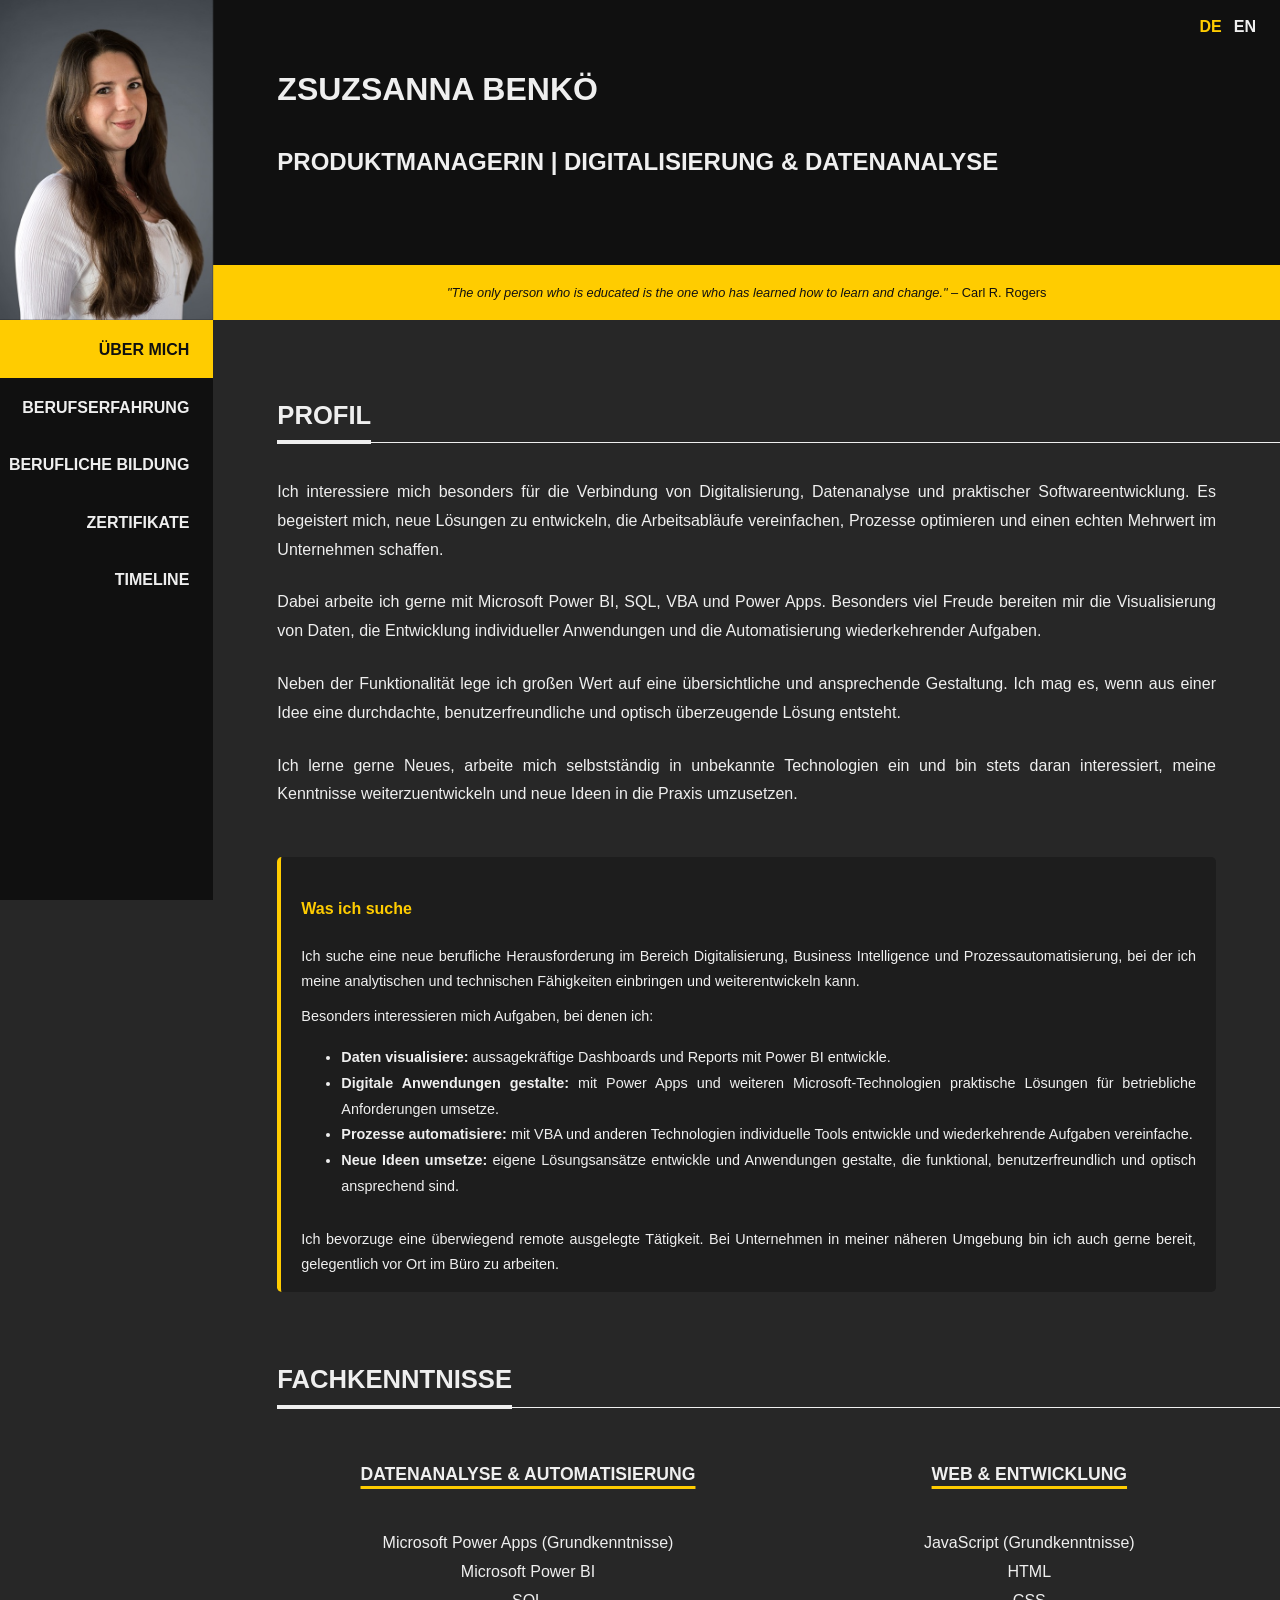
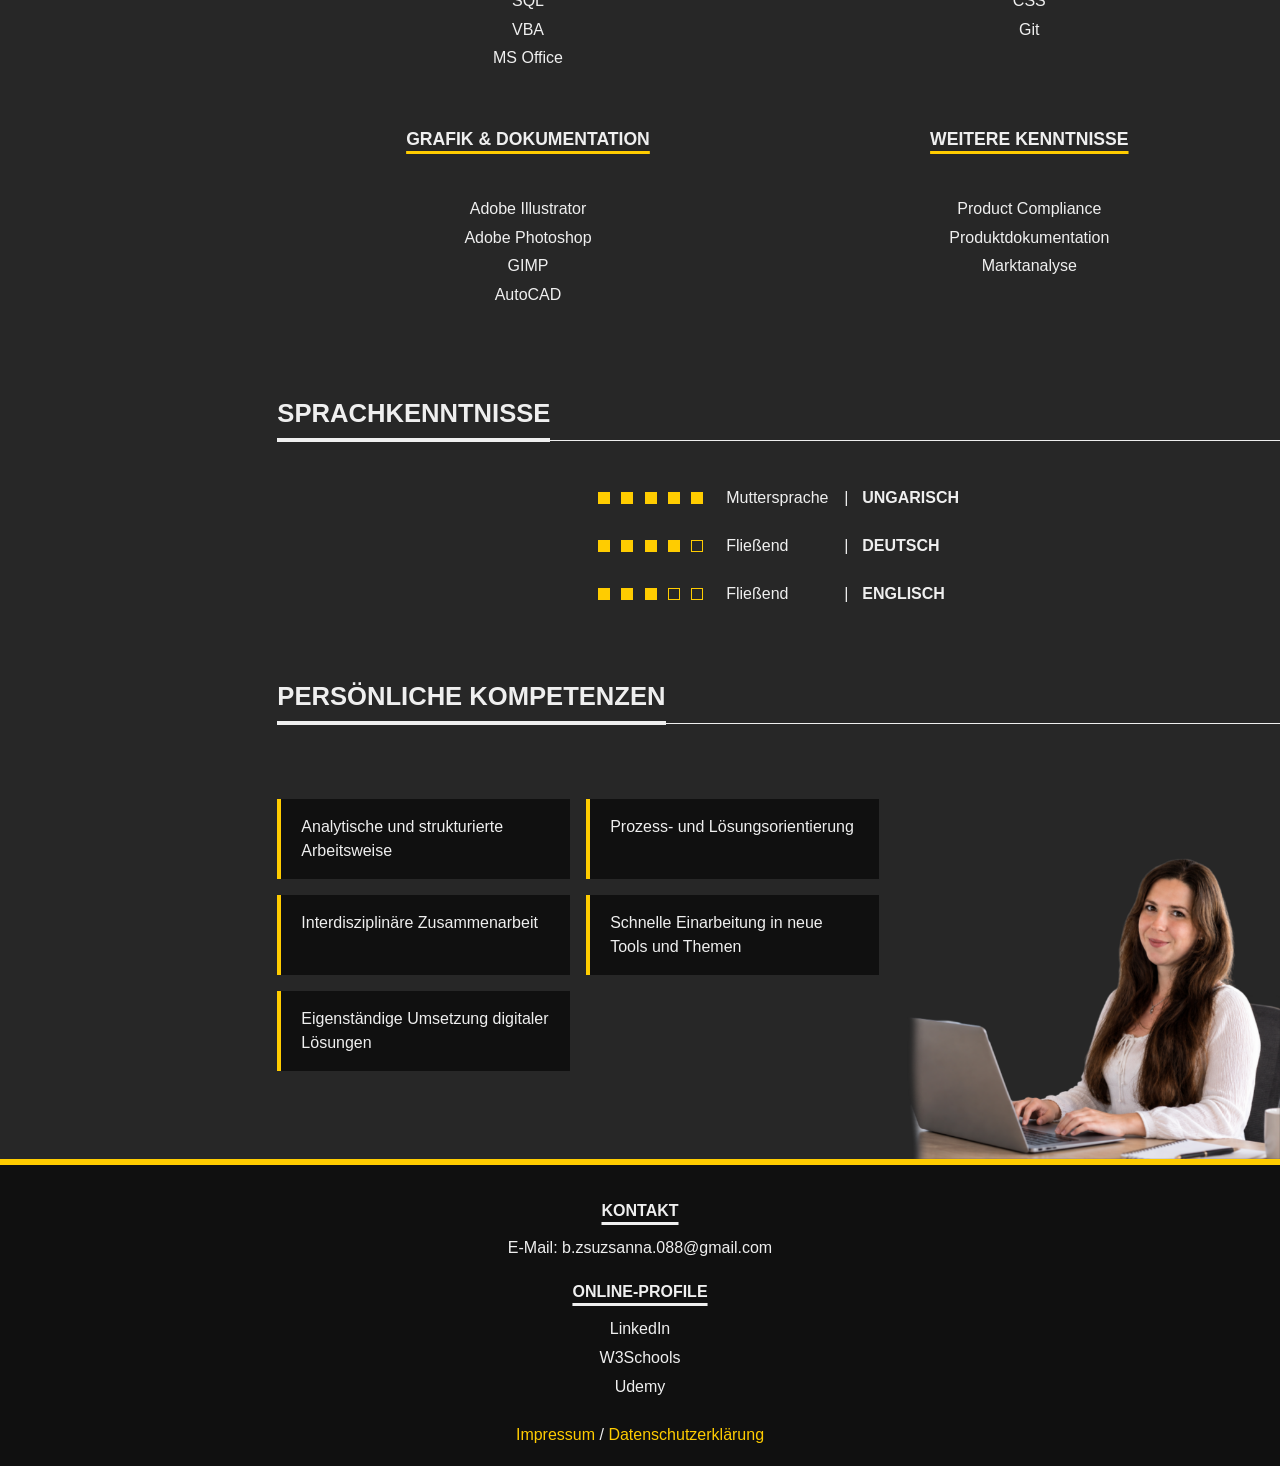
==== commit 9b52ed03: "Feat - update homepage with new profile description and career interests section" ====
--- a/index.html
+++ b/index.html
@@ -89,7 +89,53 @@
                     <div id="profile">
                         <h2><span class="heading-text">Profil</span></h2>
                         <div class="intro">
-                            Produktmanagerin mit Erfahrung in Produktdokumentation, Produkt-Compliance und Marktanalysen. Fundierte Kenntnisse in Power BI, SQL, VBA und MS Office sowie praktische Erfahrung in Grafikbearbeitung, Digitalisierung und technischen 3D-Zeichnungen mit AutoCAD. Analytische Denkweise, hohe Lernbereitschaft und ausgeprägtes Interesse an der Optimierung von Produkten, Prozessen und digitalen Lösungen.
+                            <p>
+                                Ich interessiere mich besonders für die Verbindung von Digitalisierung, Datenanalyse und praktischer Softwareentwicklung. 
+                                Es begeistert mich, neue Lösungen zu entwickeln, die Arbeitsabläufe vereinfachen, Prozesse optimieren und einen echten Mehrwert im Unternehmen schaffen.
+                            </p>
+                            <p>
+                                Dabei arbeite ich gerne mit Microsoft Power BI, SQL, VBA und Power Apps. Besonders viel Freude bereiten mir die Visualisierung von Daten, 
+                                die Entwicklung individueller Anwendungen und die Automatisierung wiederkehrender Aufgaben.
+                            </p>
+                            <p>
+                                Neben der Funktionalität lege ich großen Wert auf eine übersichtliche und ansprechende Gestaltung. Ich mag es, wenn aus einer Idee eine durchdachte, 
+                                benutzerfreundliche und optisch überzeugende Lösung entsteht.
+                            </p>
+                            <p>
+                                Ich lerne gerne Neues, arbeite mich selbstständig in unbekannte 
+                                Technologien ein und bin stets daran interessiert, meine Kenntnisse weiterzuentwickeln und neue Ideen in die Praxis umzusetzen.
+                            </p>
+                        </div>
+                        <div id="profile-cta">
+                            <h4>Was ich suche</h4>
+                            <p>
+                                Ich suche eine neue berufliche Herausforderung im Bereich Digitalisierung, Business Intelligence und Prozessautomatisierung, bei der ich meine analytischen und technischen Fähigkeiten einbringen und weiterentwickeln kann.
+                            </p>
+                            <p>Besonders interessieren mich Aufgaben, bei denen ich:</p>
+                            <ul>
+                                <li>
+                                    <strong>Daten visualisiere:</strong>
+                                    aussagekräftige Dashboards und Reports mit Power BI entwickle.
+                                </li>
+                                <li>
+                                    <strong>Digitale Anwendungen gestalte:</strong>
+                                    mit Power Apps und weiteren Microsoft-Technologien praktische
+                                    Lösungen für betriebliche Anforderungen umsetze.
+                                </li>
+                                <li>
+                                    <strong>Prozesse automatisiere:</strong>
+                                    mit VBA und anderen Technologien individuelle Tools entwickle
+                                    und wiederkehrende Aufgaben vereinfache.
+                                </li>
+                                <li>
+                                    <strong>Neue Ideen umsetze:</strong>
+                                    eigene Lösungsansätze entwickle und Anwendungen gestalte,
+                                    die funktional, benutzerfreundlich und optisch ansprechend sind.
+                                </li>
+                            </ul>
+                            <p>
+                                Ich bevorzuge eine überwiegend remote ausgelegte Tätigkeit. Bei Unternehmen in meiner näheren Umgebung bin ich auch gerne bereit, gelegentlich vor Ort im Büro zu arbeiten.
+                            </p>
                         </div>
                     </div>
 
--- a/src/css/styles.css
+++ b/src/css/styles.css
@@ -40,6 +40,7 @@
     html {
         font-size: 100%;
         scroll-behavior: smooth;
+        background-color: var(--dark);
     }
 
     body {
@@ -461,14 +462,16 @@
             }
         }
 
-    #main-container .intro{
-    margin: 3rem 1rem 3rem 0;
+    #main-container .intro,
+    #main-container #profile-cta {
+    margin: 3rem 2rem 3rem 0;
     text-align: justify;
 }
 
     @media (min-width: 992px) {
-        #main-container .intro {
-            margin: 2rem 3rem 3rem 0;
+        #main-container .intro,
+        #main-container #profile-cta {
+            margin: 2rem 4rem 3rem 0;
         }
     }
 
@@ -512,7 +515,7 @@
     }
 
     #main-container p {
-        padding: 1.25rem 2.5rem 1.25rem 0;
+        padding: 0.5rem 0 0 0;
         text-align: justify;
     }
 
@@ -929,6 +932,7 @@
     }
 
     /* --- DEVELEOPMENT --- */
+    #profile #profile-cta,
     #job-section .job-development,
     #job-section .job-skills,
     #study-section .study-development,
@@ -942,6 +946,7 @@
         border-radius: 0.3rem;
     }
 
+    #profile #profile-cta h4,
     #job-section .job-development h4,
     #job-section .job-skills h4,
     #study-section .study-development h4,
@@ -951,6 +956,7 @@
         margin-bottom: 0.6rem;
     }
 
+    #profile #profile-cta p,
     #job-section .job-development p,
     #study-section .study-development p,
     #education-section .education-development p,
@@ -959,6 +965,10 @@
         padding: 0.7rem 0 0 0;
         font-size: 0.9rem;
         line-height: 1.7;
+    }
+
+    #profile #profile-cta li {
+        font-size: 0.9rem;
     }
 
     #job-section .job-skill-tag {
